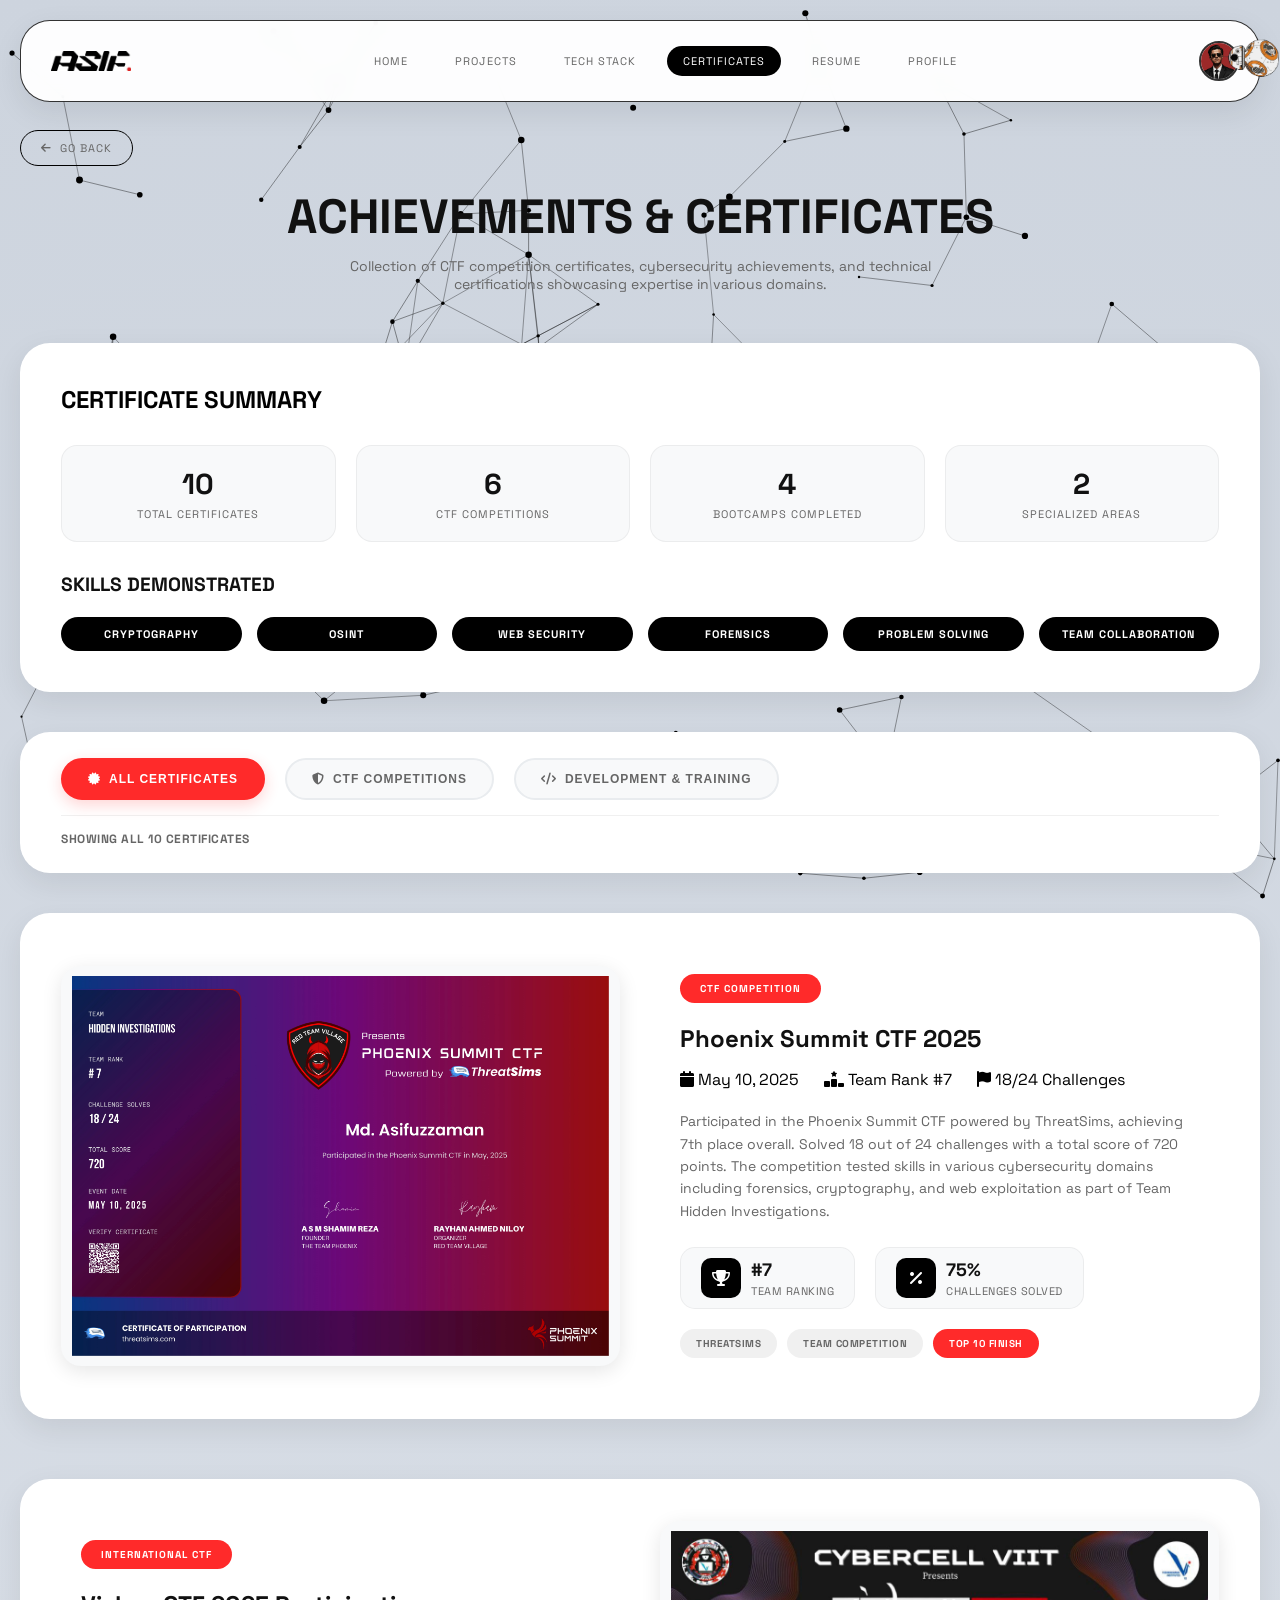
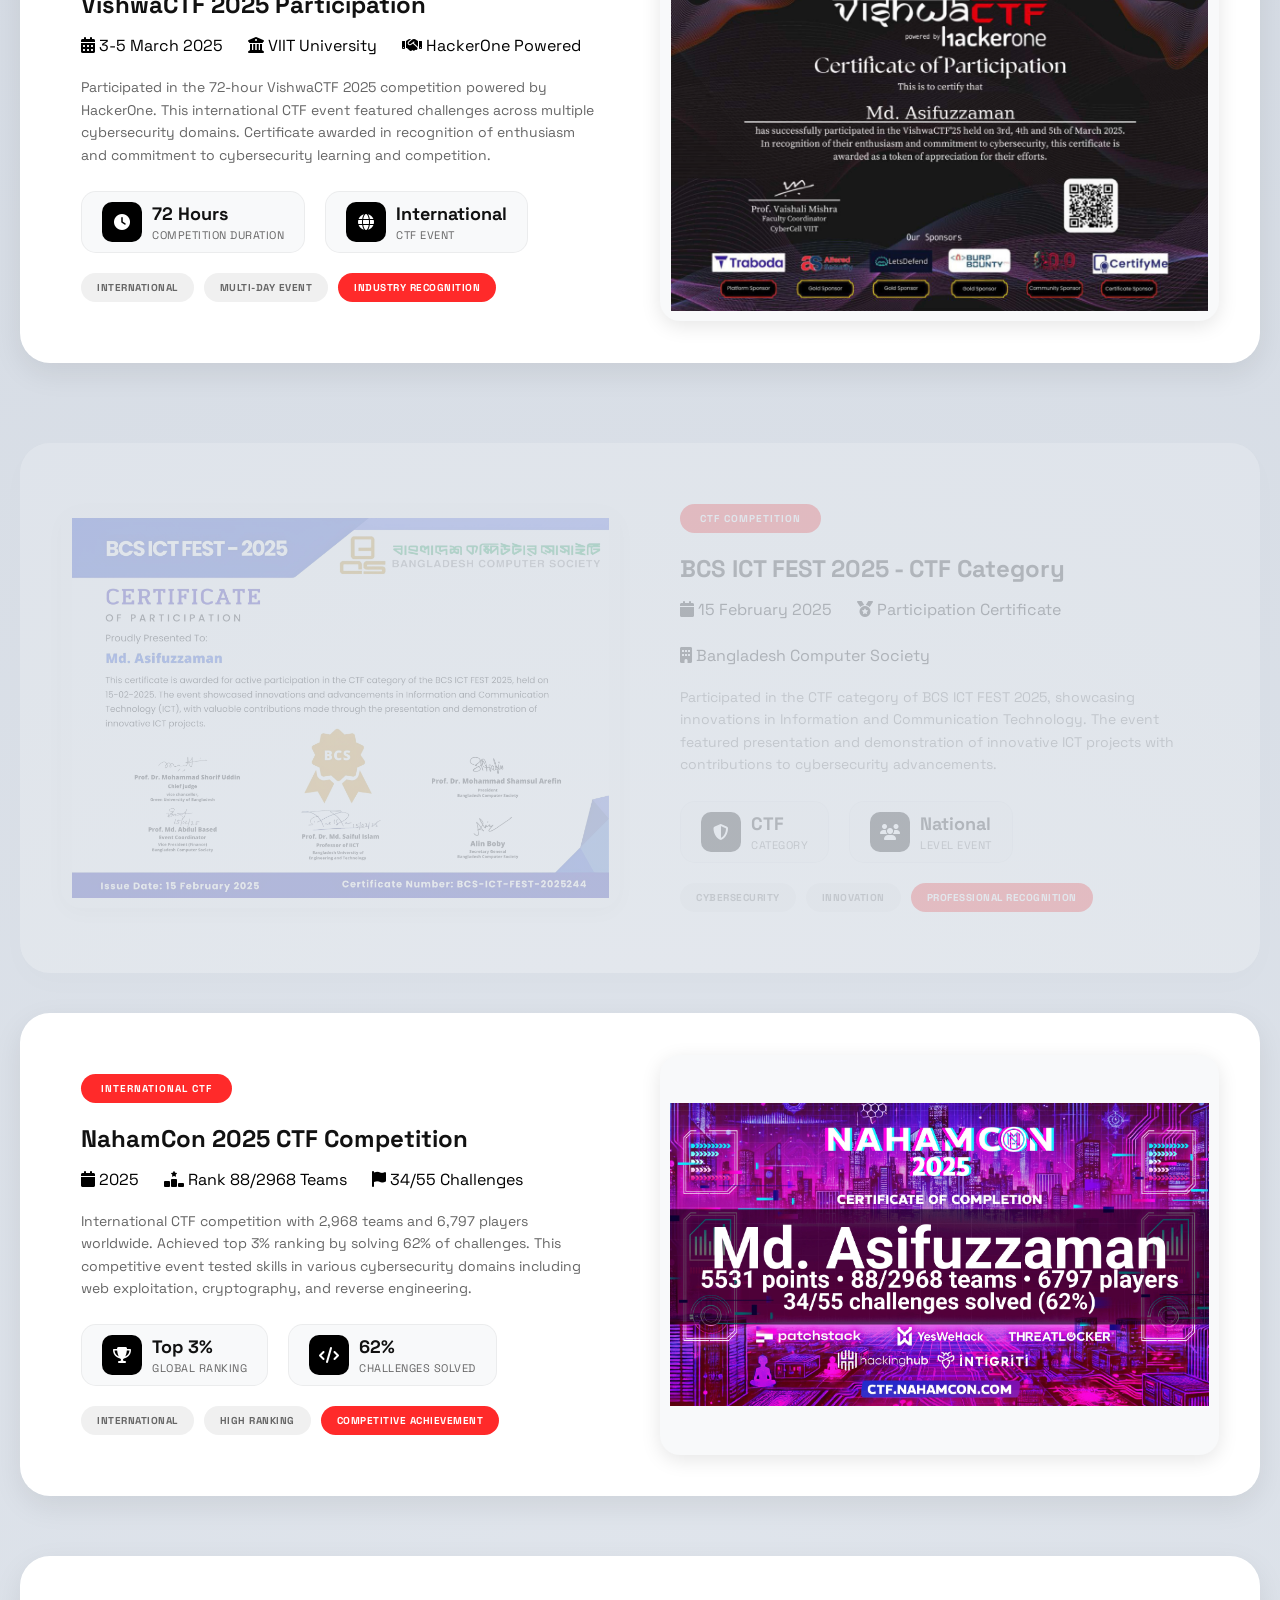
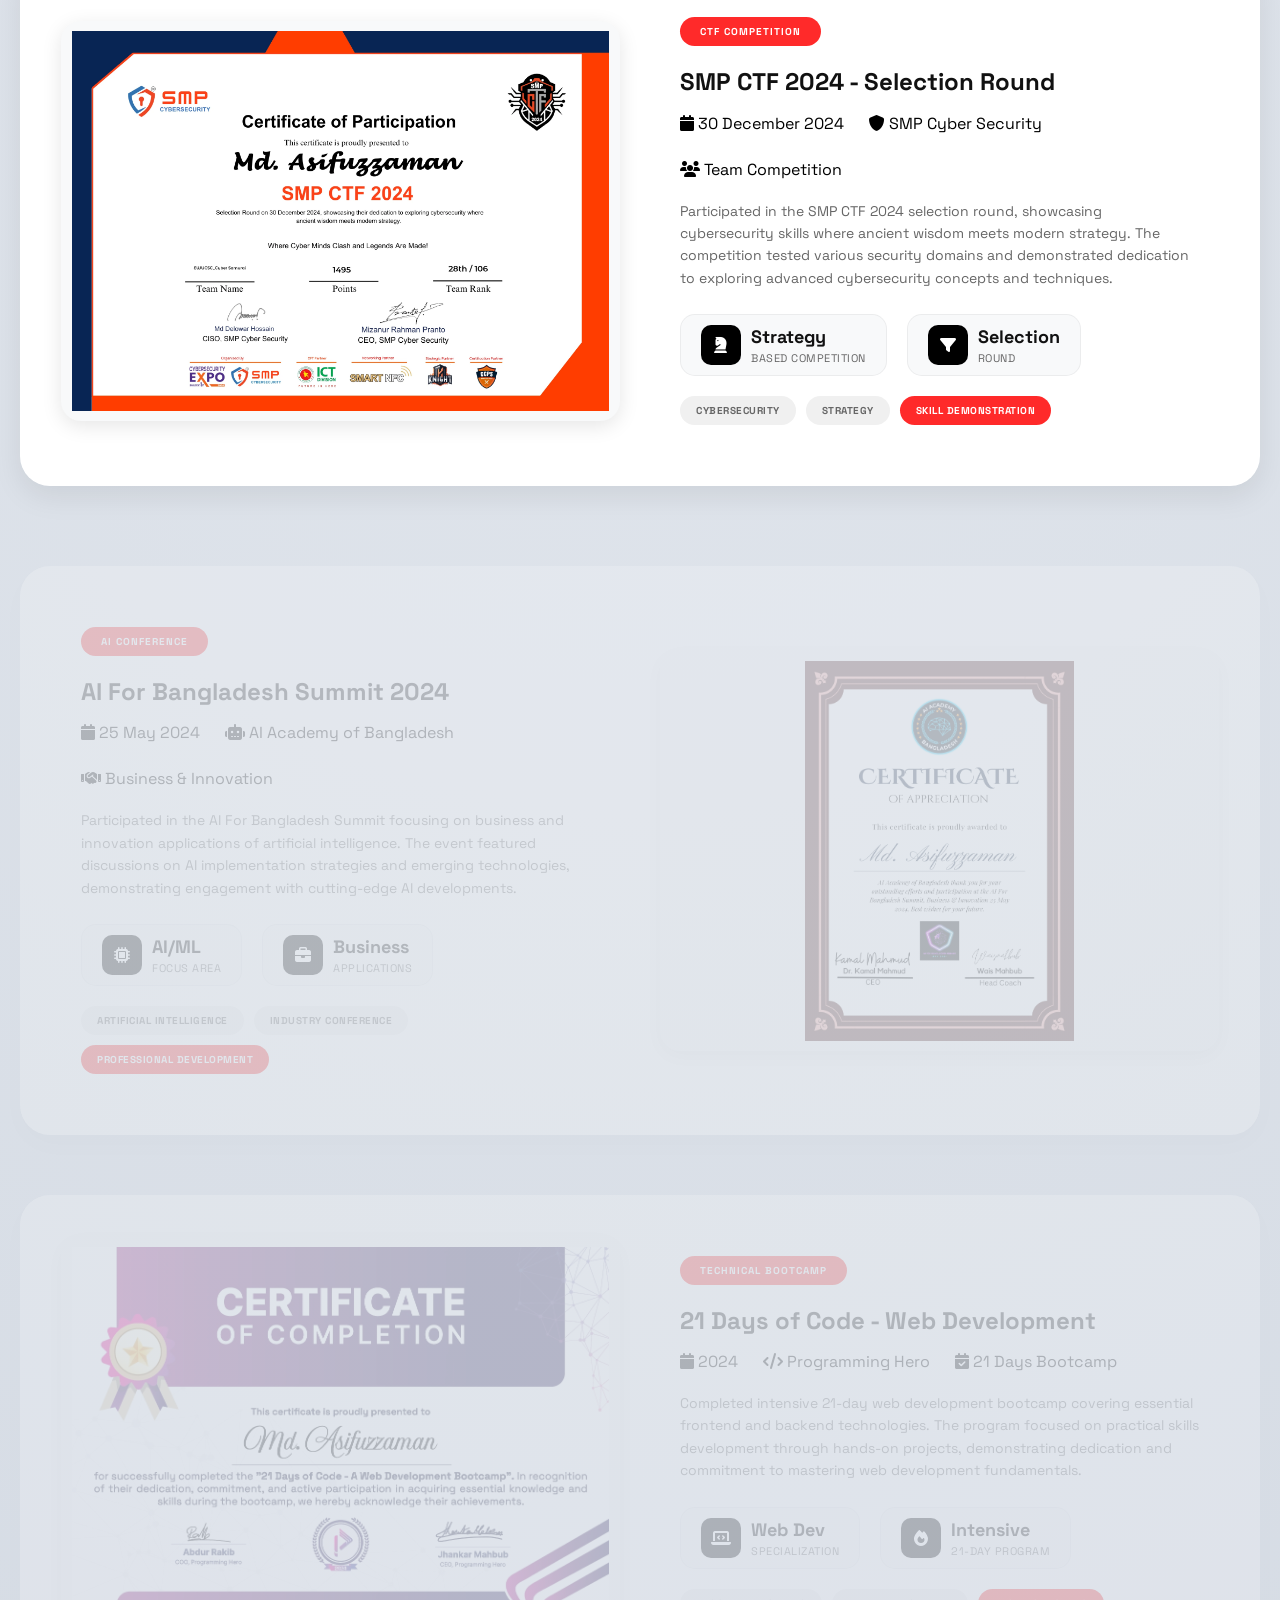
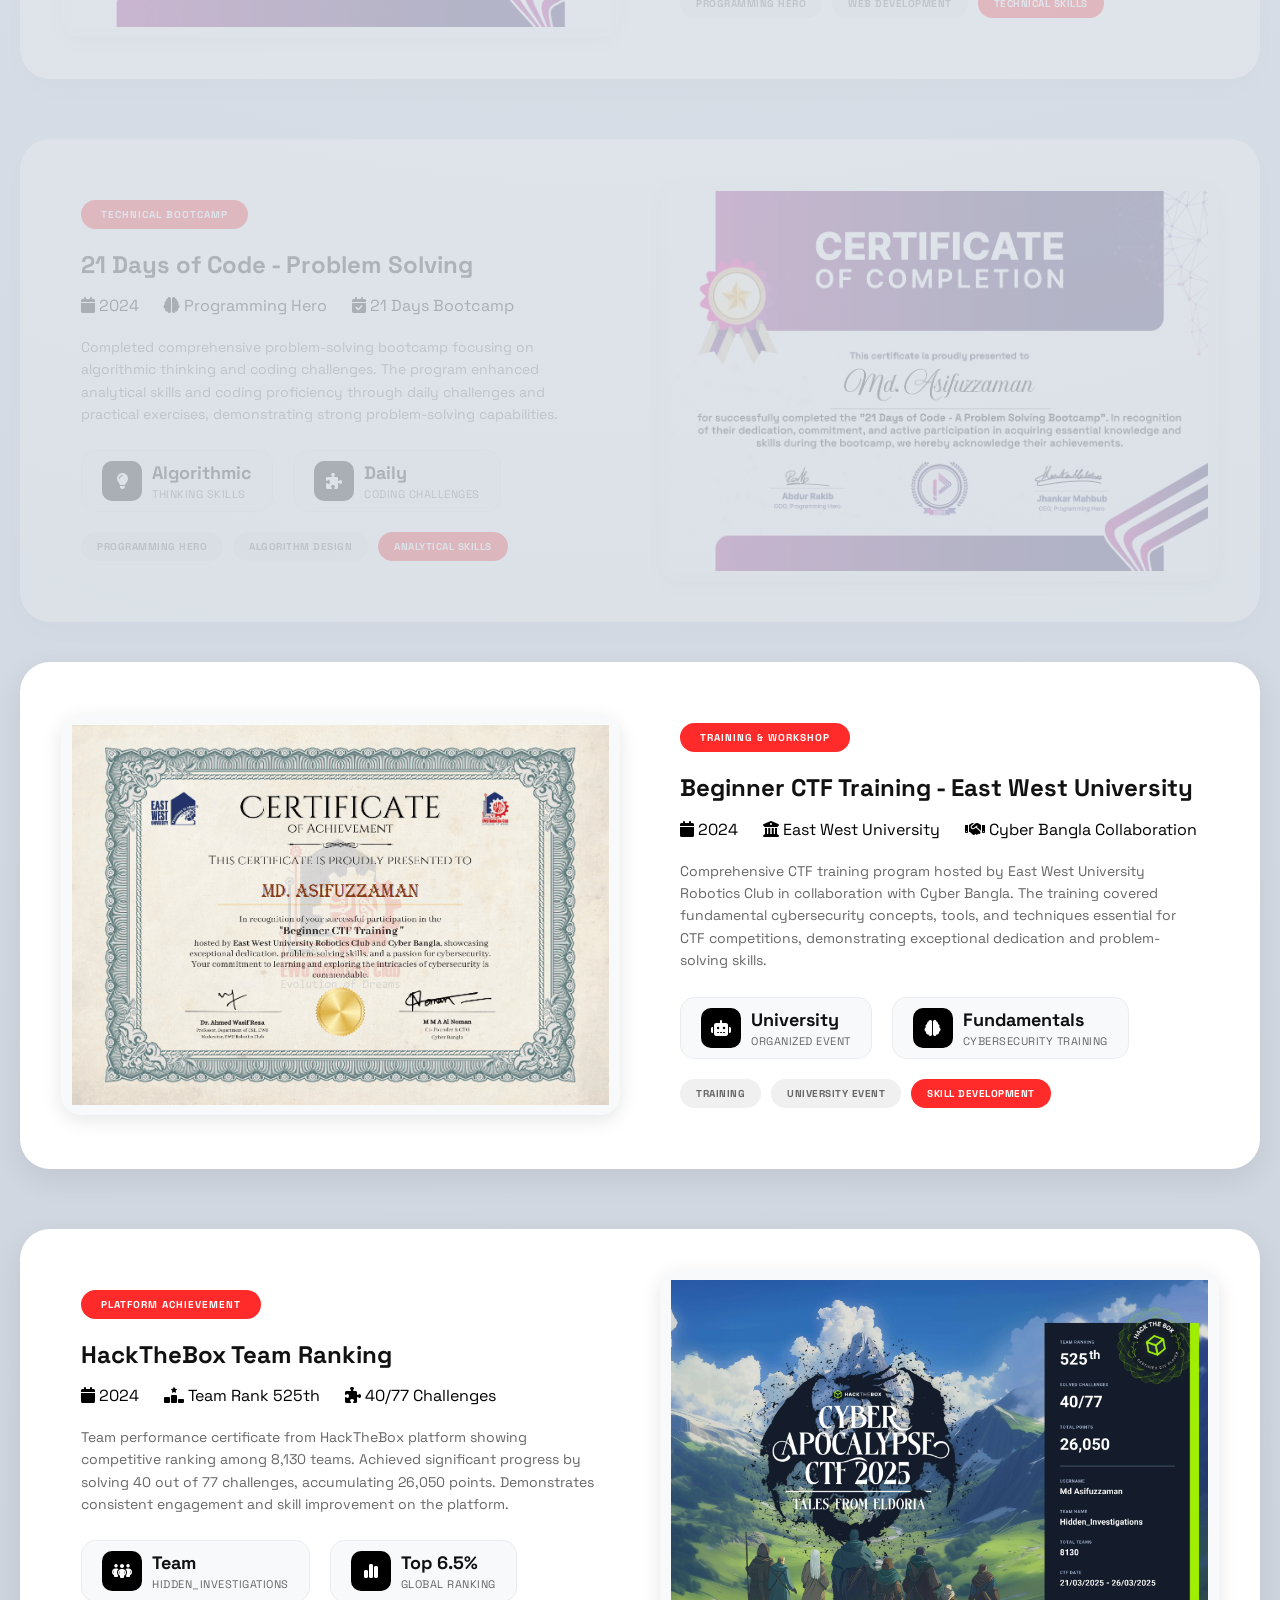
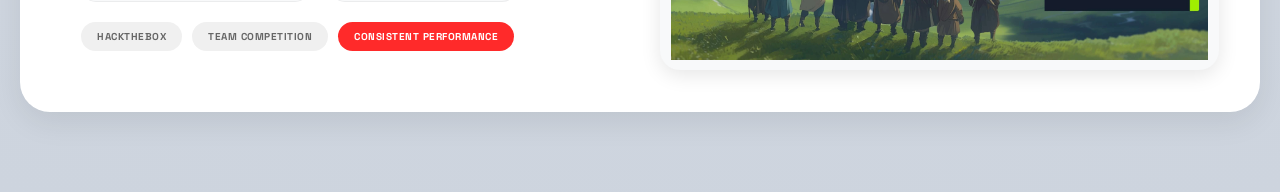
==== certificates.html @ f97938d5 "first commit" ====
<!DOCTYPE html>
<html lang="en">

<head>
    <!-- Basic Meta Tags -->
    <meta charset="UTF-8">
    <meta name="viewport" content="width=device-width, initial-scale=1.0">
    <meta http-equiv="X-UA-Compatible" content="IE=edge">

    <!-- Primary Meta Tags -->
    <title>Certificates & Achievements - Md. Asifuzzaman | CTF & Cybersecurity</title>
    <meta name="title" content="Certificates & Achievements - Md. Asifuzzaman | CTF & Cybersecurity">
    <meta name="description"
        content="View Md. Asifuzzaman's certificates from CTF competitions including Phoenix Summit CTF, VishwaCTF, NahamCon CTF, and technical bootcamps. 10+ cybersecurity achievements.">
    <meta name="keywords"
        content="CTF Certificates, Cybersecurity Achievements, Phoenix Summit CTF, VishwaCTF, NahamCon CTF, HackTheBox, Programming Bootcamps, AI Conference">
    <meta name="author" content="Md. Asifuzzaman">
    <meta name="robots" content="index, follow">

    <!-- Canonical URL -->
    <link rel="canonical" href="https://asifxasif.github.io/Portfolio/certificates.html">

    <!-- Open Graph / Facebook -->
    <meta property="fb:app_id" content="966242223397117" />
    <meta property="og:type" content="website">
    <meta property="og:url" content="https://asifxasif.github.io/Portfolio/certificates.html">
    <meta property="og:title" content="Certificates & Achievements - Md. Asifuzzaman | CTF & Cybersecurity">
    <meta property="og:description"
        content="View Md. Asifuzzaman's certificates from CTF competitions and technical bootcamps.">
    <meta property="og:image" content="https://asifxasif.github.io/Portfolio/assets/og-image.webp">
    <meta property="og:image:width" content="1200">
    <meta property="og:image:height" content="630">
    <meta property="og:image:alt" content="Md. Asifuzzaman Certificates and Achievements">
    <meta property="og:site_name" content="Md. Asifuzzaman Portfolio">

    <!-- Twitter -->
    <meta name="twitter:card" content="summary_large_image">
    <meta name="twitter:url" content="https://asifxasif.github.io/Portfolio/certificates.html">
    <meta name="twitter:title" content="Certificates & Achievements - Md. Asifuzzaman | CTF & Cybersecurity">
    <meta name="twitter:description"
        content="View CTF competition certificates and cybersecurity achievements including top rankings in international competitions.">
    <meta name="twitter:image" content="https://asifxasif.github.io/Portfolio/assets/og-image.webp">

    <!-- Theme Color -->
    <meta name="theme-color" content="#ff2a2a">

    <!-- Icons & Favicon -->
    <link rel="icon" type="image/x-icon" href="/Portfolio/assets/favicon.ico">
    <link rel="apple-touch-icon" href="/Portfolio/assets/apple-touch-icon.png">

    <!-- Preconnect -->
    <link rel="preconnect" href="https://fonts.googleapis.com">
    <link rel="preconnect" href="https://fonts.gstatic.com" crossorigin>
    <link rel="preconnect" href="https://cdnjs.cloudflare.com">

    <!-- Stylesheets -->
    <link rel="stylesheet"
        href="https://fonts.googleapis.com/css2?family=Space+Grotesk:wght@300;400;500;700&display=swap" media="print"
        onload="this.media='all'">
    <link rel="stylesheet" href="https://cdnjs.cloudflare.com/ajax/libs/font-awesome/6.4.0/css/all.min.css"
        media="print" onload="this.media='all'">
    <link rel="stylesheet" href="style.css">

    <noscript>
        <link rel="stylesheet"
            href="https://fonts.googleapis.com/css2?family=Space+Grotesk:wght@300;400;500;700&display=swap">
        <link rel="stylesheet" href="https://cdnjs.cloudflare.com/ajax/libs/font-awesome/6.4.0/css/all.min.css">
    </noscript>

    <!-- JSON-LD Structured Data -->
    <script type="application/ld+json">
    {
        "@context": "https://schema.org",
        "@type": "ProfilePage",
        "name": "Md. Asifuzzaman Certificates",
        "description": "Collection of professional certificates and competition achievements",
        "mainEntity": {
            "@type": "Person",
            "name": "Md. Asifuzzaman",
            "hasCredential": [
                {
                    "@type": "EducationalOccupationalCredential",
                    "name": "Phoenix Summit CTF 2025",
                    "description": "Team Rank #7, 18/24 Challenges Solved"
                },
                {
                    "@type": "EducationalOccupationalCredential",
                    "name": "NahamCon 2025 CTF",
                    "description": "Rank 88/2968 Teams, Top 3% Global Ranking"
                }
            ]
        }
    }
    </script>
</head>

<body>
    <div class="main-container">
        <a href="javascript:history.back()" class="back-btn">
            <i class="fa-solid fa-arrow-left"></i> Go Back
        </a>

        <div class="page-header">
            <h1>ACHIEVEMENTS & CERTIFICATES</h1>
            <p>Collection of CTF competition certificates, cybersecurity achievements, and technical certifications
                showcasing expertise in various domains.</p>
        </div>

        <div class="certificate-summary">
            <h2>CERTIFICATE SUMMARY</h2>
            <div class="stats">
                <div class="stat-card">
                    <div class="number" id="totalCertificates">10</div>
                    <div class="label">Total Certificates</div>
                </div>
                <div class="stat-card">
                    <div class="number" id="ctfCertificates">7</div>
                    <div class="label">CTF Competitions</div>
                </div>
                <div class="stat-card">
                    <div class="number" id="devCertificates">3</div>
                    <div class="label">Bootcamps Completed</div>
                </div>
                <div class="stat-card">
                    <div class="number">2</div>
                    <div class="label">Specialized Areas</div>
                </div>
            </div>

            <div style="margin-top: 30px;">
                <h3 style="font-size: 1.2rem; margin-bottom: 15px; color: var(--text-primary);">SKILLS DEMONSTRATED</h3>
                <div class="skills-grid">
                    <div class="skill-tag">Cryptography</div>
                    <div class="skill-tag">OSINT</div>
                    <div class="skill-tag">Web Security</div>
                    <div class="skill-tag">Forensics</div>
                    <div class="skill-tag">Problem Solving</div>
                    <div class="skill-tag">Team Collaboration</div>
                </div>
            </div>
        </div>

        <div class="certificate-filter">
            <div class="filter-buttons">
                <button class="filter-btn active" data-filter="all">
                    <i class="fa-solid fa-certificate"></i> All Certificates
                </button>
                <button class="filter-btn" data-filter="ctf">
                    <i class="fa-solid fa-shield-halved"></i> CTF Competitions
                </button>
                <button class="filter-btn" data-filter="development">
                    <i class="fa-solid fa-code"></i> Development & Training
                </button>
            </div>
            <div class="filter-info">
                <p id="filterCount">Showing all certificates</p>
            </div>
        </div>

        <div class="certificates-container">
            <div class="certificate-item" data-cert-id="phoenix-ctf-2025">
                <div class="certificate-image-container" onclick="openLightbox('phoenix-ctf-2025')">
                    <img src="./assets/certificates/Phoenix CTF 2025.webp" alt="Phoenix Summit CTF 2025 Certificate"
                        class="certificate-image">
                    <div class="image-overlay">
                        <span class="view-btn">
                            <i class="fa-solid fa-expand"></i> Click to View
                        </span>
                    </div>
                </div>
                <div class="certificate-details">
                    <span class="certificate-category">CTF Competition</span>
                    <h3>Phoenix Summit CTF 2025</h3>
                    <div class="certificate-meta">
                        <div class="meta-item">
                            <i class="fa-solid fa-calendar"></i>
                            <span>May 10, 2025</span>
                        </div>
                        <div class="meta-item">
                            <i class="fa-solid fa-ranking-star"></i>
                            <span>Team Rank #7</span>
                        </div>
                        <div class="meta-item">
                            <i class="fa-solid fa-flag"></i>
                            <span>18/24 Challenges</span>
                        </div>
                    </div>
                    <p class="certificate-description">
                        Participated in the Phoenix Summit CTF powered by ThreatSims, achieving 7th place overall.
                        Solved 18 out of 24 challenges with a total score of 720 points.
                        The competition tested skills in various cybersecurity domains including forensics,
                        cryptography, and web exploitation as part of Team Hidden Investigations.
                    </p>
                    <div class="certificate-stats">
                        <div class="certificate-stat-item">
                            <div class="certificate-stat-icon">
                                <i class="fa-solid fa-trophy"></i>
                            </div>
                            <div class="certificate-stat-content">
                                <h4>#7</h4>
                                <p>Team Ranking</p>
                            </div>
                        </div>
                        <div class="certificate-stat-item">
                            <div class="certificate-stat-icon">
                                <i class="fa-solid fa-percent"></i>
                            </div>
                            <div class="certificate-stat-content">
                                <h4>75%</h4>
                                <p>Challenges Solved</p>
                            </div>
                        </div>
                    </div>
                    <div class="achievement-tags">
                        <span class="achievement-tag">ThreatSims</span>
                        <span class="achievement-tag">Team Competition</span>
                        <span class="achievement-tag highlight">Top 10 Finish</span>
                    </div>
                </div>
            </div>

            <div class="certificate-item" data-cert-id="vishwactf-2025">
                <div class="certificate-image-container" onclick="openLightbox('vishwactf-2025')">
                    <img src="./assets/certificates/VishwaCTF.webp" alt="VishwaCTF Certificate"
                        class="certificate-image">
                    <div class="image-overlay">
                        <span class="view-btn">
                            <i class="fa-solid fa-expand"></i> Click to View
                        </span>
                    </div>
                </div>
                <div class="certificate-details">
                    <span class="certificate-category">International CTF</span>
                    <h3>VishwaCTF 2025 Participation</h3>
                    <div class="certificate-meta">
                        <div class="meta-item">
                            <i class="fa-solid fa-calendar-days"></i>
                            <span>3-5 March 2025</span>
                        </div>
                        <div class="meta-item">
                            <i class="fa-solid fa-university"></i>
                            <span>VIIT University</span>
                        </div>
                        <div class="meta-item">
                            <i class="fa-solid fa-handshake"></i>
                            <span>HackerOne Powered</span>
                        </div>
                    </div>
                    <p class="certificate-description">
                        Participated in the 72-hour VishwaCTF 2025 competition powered by HackerOne. This international
                        CTF event featured challenges across multiple cybersecurity domains. Certificate awarded in
                        recognition of enthusiasm and commitment to cybersecurity learning and competition.
                    </p>
                    <div class="certificate-stats">
                        <div class="certificate-stat-item">
                            <div class="certificate-stat-icon">
                                <i class="fa-solid fa-clock"></i>
                            </div>
                            <div class="certificate-stat-content">
                                <h4>72 Hours</h4>
                                <p>Competition Duration</p>
                            </div>
                        </div>
                        <div class="certificate-stat-item">
                            <div class="certificate-stat-icon">
                                <i class="fa-solid fa-globe"></i>
                            </div>
                            <div class="certificate-stat-content">
                                <h4>International</h4>
                                <p>CTF Event</p>
                            </div>
                        </div>
                    </div>
                    <div class="achievement-tags">
                        <span class="achievement-tag">International</span>
                        <span class="achievement-tag">Multi-Day Event</span>
                        <span class="achievement-tag highlight">Industry Recognition</span>
                    </div>
                </div>
            </div>

            <div class="certificate-item" data-cert-id="bcs-ict-fest-2025">
                <div class="certificate-image-container" onclick="openLightbox('bcs-ict-fest-2025')">
                    <img src="./assets/certificates/BCS ICT FEST.webp" alt="BCS ICT FEST Certificate"
                        class="certificate-image">
                    <div class="image-overlay">
                        <span class="view-btn">
                            <i class="fa-solid fa-expand"></i> Click to View
                        </span>
                    </div>
                </div>
                <div class="certificate-details">
                    <span class="certificate-category">CTF Competition</span>
                    <h3>BCS ICT FEST 2025 - CTF Category</h3>
                    <div class="certificate-meta">
                        <div class="meta-item">
                            <i class="fa-solid fa-calendar"></i>
                            <span>15 February 2025</span>
                        </div>
                        <div class="meta-item">
                            <i class="fa-solid fa-medal"></i>
                            <span>Participation Certificate</span>
                        </div>
                        <div class="meta-item">
                            <i class="fa-solid fa-building"></i>
                            <span>Bangladesh Computer Society</span>
                        </div>
                    </div>
                    <p class="certificate-description">
                        Participated in the CTF category of BCS ICT FEST 2025, showcasing innovations in Information and
                        Communication Technology. The event featured presentation and demonstration of innovative ICT
                        projects with contributions to cybersecurity advancements.
                    </p>
                    <div class="certificate-stats">
                        <div class="certificate-stat-item">
                            <div class="certificate-stat-icon">
                                <i class="fa-solid fa-shield-halved"></i>
                            </div>
                            <div class="certificate-stat-content">
                                <h4>CTF</h4>
                                <p>Category</p>
                            </div>
                        </div>
                        <div class="certificate-stat-item">
                            <div class="certificate-stat-icon">
                                <i class="fa-solid fa-users"></i>
                            </div>
                            <div class="certificate-stat-content">
                                <h4>National</h4>
                                <p>Level Event</p>
                            </div>
                        </div>
                    </div>
                    <div class="achievement-tags">
                        <span class="achievement-tag">Cybersecurity</span>
                        <span class="achievement-tag">Innovation</span>
                        <span class="achievement-tag highlight">Professional Recognition</span>
                    </div>
                </div>
            </div>

            <div class="certificate-item" data-cert-id="nahamcon-2025">
                <div class="certificate-image-container" onclick="openLightbox('nahamcon-2025')">
                    <img src="./assets/certificates/NahamCon 2025.webp" alt="NahamCon 2025 Certificate"
                        class="certificate-image">
                    <div class="image-overlay">
                        <span class="view-btn">
                            <i class="fa-solid fa-expand"></i> Click to View
                        </span>
                    </div>
                </div>
                <div class="certificate-details">
                    <span class="certificate-category">International CTF</span>
                    <h3>NahamCon 2025 CTF Competition</h3>
                    <div class="certificate-meta">
                        <div class="meta-item">
                            <i class="fa-solid fa-calendar"></i>
                            <span>2025</span>
                        </div>
                        <div class="meta-item">
                            <i class="fa-solid fa-ranking-star"></i>
                            <span>Rank 88/2968 Teams</span>
                        </div>
                        <div class="meta-item">
                            <i class="fa-solid fa-flag"></i>
                            <span>34/55 Challenges</span>
                        </div>
                    </div>
                    <p class="certificate-description">
                        International CTF competition with 2,968 teams and 6,797 players worldwide. Achieved top 3%
                        ranking by solving 62% of challenges. This competitive event tested skills in various
                        cybersecurity domains including web exploitation, cryptography, and reverse engineering.
                    </p>
                    <div class="certificate-stats">
                        <div class="certificate-stat-item">
                            <div class="certificate-stat-icon">
                                <i class="fa-solid fa-trophy"></i>
                            </div>
                            <div class="certificate-stat-content">
                                <h4>Top 3%</h4>
                                <p>Global Ranking</p>
                            </div>
                        </div>
                        <div class="certificate-stat-item">
                            <div class="certificate-stat-icon">
                                <i class="fa-solid fa-code"></i>
                            </div>
                            <div class="certificate-stat-content">
                                <h4>62%</h4>
                                <p>Challenges Solved</p>
                            </div>
                        </div>
                    </div>
                    <div class="achievement-tags">
                        <span class="achievement-tag">International</span>
                        <span class="achievement-tag">High Ranking</span>
                        <span class="achievement-tag highlight">Competitive Achievement</span>
                    </div>
                </div>
            </div>

            <div class="certificate-item" data-cert-id="smp-ctf-2024">
                <div class="certificate-image-container" onclick="openLightbox('smp-ctf-2024')">
                    <img src="./assets/certificates/SMP CTF.webp" alt="SMP CTF Certificate" class="certificate-image">
                    <div class="image-overlay">
                        <span class="view-btn">
                            <i class="fa-solid fa-expand"></i> Click to View
                        </span>
                    </div>
                </div>
                <div class="certificate-details">
                    <span class="certificate-category">CTF Competition</span>
                    <h3>SMP CTF 2024 - Selection Round</h3>
                    <div class="certificate-meta">
                        <div class="meta-item">
                            <i class="fa-solid fa-calendar"></i>
                            <span>30 December 2024</span>
                        </div>
                        <div class="meta-item">
                            <i class="fa-solid fa-shield"></i>
                            <span>SMP Cyber Security</span>
                        </div>
                        <div class="meta-item">
                            <i class="fa-solid fa-users"></i>
                            <span>Team Competition</span>
                        </div>
                    </div>
                    <p class="certificate-description">
                        Participated in the SMP CTF 2024 selection round, showcasing cybersecurity skills where ancient
                        wisdom meets modern strategy. The competition tested various security domains and demonstrated
                        dedication to exploring advanced cybersecurity concepts and techniques.
                    </p>
                    <div class="certificate-stats">
                        <div class="certificate-stat-item">
                            <div class="certificate-stat-icon">
                                <i class="fa-solid fa-chess-knight"></i>
                            </div>
                            <div class="certificate-stat-content">
                                <h4>Strategy</h4>
                                <p>Based Competition</p>
                            </div>
                        </div>
                        <div class="certificate-stat-item">
                            <div class="certificate-stat-icon">
                                <i class="fa-solid fa-filter"></i>
                            </div>
                            <div class="certificate-stat-content">
                                <h4>Selection</h4>
                                <p>Round</p>
                            </div>
                        </div>
                    </div>
                    <div class="achievement-tags">
                        <span class="achievement-tag">Cybersecurity</span>
                        <span class="achievement-tag">Strategy</span>
                        <span class="achievement-tag highlight">Skill Demonstration</span>
                    </div>
                </div>
            </div>

            <div class="certificate-item" data-cert-id="ai-academy-2024">
                <div class="certificate-image-container" onclick="openLightbox('ai-academy-2024')">
                    <img src="./assets/certificates/Ai Academy.webp" alt="AI Academy Certificate"
                        class="certificate-image">
                    <div class="image-overlay">
                        <span class="view-btn">
                            <i class="fa-solid fa-expand"></i> Click to View
                        </span>
                    </div>
                </div>
                <div class="certificate-details">
                    <span class="certificate-category">AI Conference</span>
                    <h3>AI For Bangladesh Summit 2024</h3>
                    <div class="certificate-meta">
                        <div class="meta-item">
                            <i class="fa-solid fa-calendar"></i>
                            <span>25 May 2024</span>
                        </div>
                        <div class="meta-item">
                            <i class="fa-solid fa-robot"></i>
                            <span>AI Academy of Bangladesh</span>
                        </div>
                        <div class="meta-item">
                            <i class="fa-solid fa-handshake"></i>
                            <span>Business & Innovation</span>
                        </div>
                    </div>
                    <p class="certificate-description">
                        Participated in the AI For Bangladesh Summit focusing on business and innovation applications of
                        artificial intelligence. The event featured discussions on AI implementation strategies and
                        emerging technologies, demonstrating engagement with cutting-edge AI developments.
                    </p>
                    <div class="certificate-stats">
                        <div class="certificate-stat-item">
                            <div class="certificate-stat-icon">
                                <i class="fa-solid fa-microchip"></i>
                            </div>
                            <div class="certificate-stat-content">
                                <h4>AI/ML</h4>
                                <p>Focus Area</p>
                            </div>
                        </div>
                        <div class="certificate-stat-item">
                            <div class="certificate-stat-icon">
                                <i class="fa-solid fa-briefcase"></i>
                            </div>
                            <div class="certificate-stat-content">
                                <h4>Business</h4>
                                <p>Applications</p>
                            </div>
                        </div>
                    </div>
                    <div class="achievement-tags">
                        <span class="achievement-tag">Artificial Intelligence</span>
                        <span class="achievement-tag">Industry Conference</span>
                        <span class="achievement-tag highlight">Professional Development</span>
                    </div>
                </div>
            </div>

            <div class="certificate-item" data-cert-id="web-dev-bootcamp-2024">
                <div class="certificate-image-container" onclick="openLightbox('web-dev-bootcamp-2024')">
                    <img src="./assets/certificates/Web Development.webp" alt="Web Development Bootcamp Certificate"
                        class="certificate-image">
                    <div class="image-overlay">
                        <span class="view-btn">
                            <i class="fa-solid fa-expand"></i> Click to View
                        </span>
                    </div>
                </div>
                <div class="certificate-details">
                    <span class="certificate-category">Technical Bootcamp</span>
                    <h3>21 Days of Code - Web Development</h3>
                    <div class="certificate-meta">
                        <div class="meta-item">
                            <i class="fa-solid fa-calendar"></i>
                            <span>2024</span>
                        </div>
                        <div class="meta-item">
                            <i class="fa-solid fa-code"></i>
                            <span>Programming Hero</span>
                        </div>
                        <div class="meta-item">
                            <i class="fa-solid fa-calendar-check"></i>
                            <span>21 Days Bootcamp</span>
                        </div>
                    </div>
                    <p class="certificate-description">
                        Completed intensive 21-day web development bootcamp covering essential frontend and backend
                        technologies. The program focused on practical skills development through hands-on projects,
                        demonstrating dedication and commitment to mastering web development fundamentals.
                    </p>
                    <div class="certificate-stats">
                        <div class="certificate-stat-item">
                            <div class="certificate-stat-icon">
                                <i class="fa-solid fa-laptop-code"></i>
                            </div>
                            <div class="certificate-stat-content">
                                <h4>Web Dev</h4>
                                <p>Specialization</p>
                            </div>
                        </div>
                        <div class="certificate-stat-item">
                            <div class="certificate-stat-icon">
                                <i class="fa-solid fa-fire"></i>
                            </div>
                            <div class="certificate-stat-content">
                                <h4>Intensive</h4>
                                <p>21-Day Program</p>
                            </div>
                        </div>
                    </div>
                    <div class="achievement-tags">
                        <span class="achievement-tag">Programming Hero</span>
                        <span class="achievement-tag">Web Development</span>
                        <span class="achievement-tag highlight">Technical Skills</span>
                    </div>
                </div>
            </div>

            <div class="certificate-item" data-cert-id="problem-solving-bootcamp-2024">
                <div class="certificate-image-container" onclick="openLightbox('problem-solving-bootcamp-2024')">
                    <img src="./assets/certificates/Problem Solving.webp" alt="Problem Solving Bootcamp Certificate"
                        class="certificate-image">
                    <div class="image-overlay">
                        <span class="view-btn">
                            <i class="fa-solid fa-expand"></i> Click to View
                        </span>
                    </div>
                </div>
                <div class="certificate-details">
                    <span class="certificate-category">Technical Bootcamp</span>
                    <h3>21 Days of Code - Problem Solving</h3>
                    <div class="certificate-meta">
                        <div class="meta-item">
                            <i class="fa-solid fa-calendar"></i>
                            <span>2024</span>
                        </div>
                        <div class="meta-item">
                            <i class="fa-solid fa-brain"></i>
                            <span>Programming Hero</span>
                        </div>
                        <div class="meta-item">
                            <i class="fa-solid fa-calendar-check"></i>
                            <span>21 Days Bootcamp</span>
                        </div>
                    </div>
                    <p class="certificate-description">
                        Completed comprehensive problem-solving bootcamp focusing on algorithmic thinking and coding
                        challenges. The program enhanced analytical skills and coding proficiency through daily
                        challenges and practical exercises, demonstrating strong problem-solving capabilities.
                    </p>
                    <div class="certificate-stats">
                        <div class="certificate-stat-item">
                            <div class="certificate-stat-icon">
                                <i class="fa-solid fa-lightbulb"></i>
                            </div>
                            <div class="certificate-stat-content">
                                <h4>Algorithmic</h4>
                                <p>Thinking Skills</p>
                            </div>
                        </div>
                        <div class="certificate-stat-item">
                            <div class="certificate-stat-icon">
                                <i class="fa-solid fa-puzzle-piece"></i>
                            </div>
                            <div class="certificate-stat-content">
                                <h4>Daily</h4>
                                <p>Coding Challenges</p>
                            </div>
                        </div>
                    </div>
                    <div class="achievement-tags">
                        <span class="achievement-tag">Programming Hero</span>
                        <span class="achievement-tag">Algorithm Design</span>
                        <span class="achievement-tag highlight">Analytical Skills</span>
                    </div>
                </div>
            </div>

            <div class="certificate-item" data-cert-id="beginner-ctf-training-2024">
                <div class="certificate-image-container" onclick="openLightbox('beginner-ctf-training-2024')">
                    <img src="./assets/certificates/Beginner CTF Training.webp" alt="Beginner CTF Training Certificate"
                        class="certificate-image">
                    <div class="image-overlay">
                        <span class="view-btn">
                            <i class="fa-solid fa-expand"></i> Click to View
                        </span>
                    </div>
                </div>
                <div class="certificate-details">
                    <span class="certificate-category">Training & Workshop</span>
                    <h3>Beginner CTF Training - East West University</h3>
                    <div class="certificate-meta">
                        <div class="meta-item">
                            <i class="fa-solid fa-calendar"></i>
                            <span>2024</span>
                        </div>
                        <div class="meta-item">
                            <i class="fa-solid fa-university"></i>
                            <span>East West University</span>
                        </div>
                        <div class="meta-item">
                            <i class="fa-solid fa-handshake"></i>
                            <span>Cyber Bangla Collaboration</span>
                        </div>
                    </div>
                    <p class="certificate-description">
                        Comprehensive CTF training program hosted by East West University Robotics Club in collaboration
                        with Cyber Bangla. The training covered fundamental cybersecurity concepts, tools, and
                        techniques essential for CTF competitions, demonstrating exceptional dedication and
                        problem-solving skills.
                    </p>
                    <div class="certificate-stats">
                        <div class="certificate-stat-item">
                            <div class="certificate-stat-icon">
                                <i class="fa-solid fa-robot"></i>
                            </div>
                            <div class="certificate-stat-content">
                                <h4>University</h4>
                                <p>Organized Event</p>
                            </div>
                        </div>
                        <div class="certificate-stat-item">
                            <div class="certificate-stat-icon">
                                <i class="fa-solid fa-brain"></i>
                            </div>
                            <div class="certificate-stat-content">
                                <h4>Fundamentals</h4>
                                <p>Cybersecurity Training</p>
                            </div>
                        </div>
                    </div>
                    <div class="achievement-tags">
                        <span class="achievement-tag">Training</span>
                        <span class="achievement-tag">University Event</span>
                        <span class="achievement-tag highlight">Skill Development</span>
                    </div>
                </div>
            </div>

            <div class="certificate-item" data-cert-id="htb-certificate-2024">
                <div class="certificate-image-container" onclick="openLightbox('htb-certificate-2024')">
                    <img src="./assets/certificates/HTB Certificate.webp" alt="HackTheBox Certificate"
                        class="certificate-image">
                    <div class="image-overlay">
                        <span class="view-btn">
                            <i class="fa-solid fa-expand"></i> Click to View
                        </span>
                    </div>
                </div>
                <div class="certificate-details">
                    <span class="certificate-category">Platform Achievement</span>
                    <h3>HackTheBox Team Ranking</h3>
                    <div class="certificate-meta">
                        <div class="meta-item">
                            <i class="fa-solid fa-calendar"></i>
                            <span>2024</span>
                        </div>
                        <div class="meta-item">
                            <i class="fa-solid fa-ranking-star"></i>
                            <span>Team Rank 525th</span>
                        </div>
                        <div class="meta-item">
                            <i class="fa-solid fa-puzzle-piece"></i>
                            <span>40/77 Challenges</span>
                        </div>
                    </div>
                    <p class="certificate-description">
                        Team performance certificate from HackTheBox platform showing competitive ranking among 8,130
                        teams. Achieved significant progress by solving 40 out of 77 challenges, accumulating 26,050
                        points. Demonstrates consistent engagement and skill improvement on the platform.
                    </p>
                    <div class="certificate-stats">
                        <div class="certificate-stat-item">
                            <div class="certificate-stat-icon">
                                <i class="fa-solid fa-people-group"></i>
                            </div>
                            <div class="certificate-stat-content">
                                <h4>Team</h4>
                                <p>Hidden_Investigations</p>
                            </div>
                        </div>
                        <div class="certificate-stat-item">
                            <div class="certificate-stat-icon">
                                <i class="fa-solid fa-chart-simple"></i>
                            </div>
                            <div class="certificate-stat-content">
                                <h4>Top 6.5%</h4>
                                <p>Global Ranking</p>
                            </div>
                        </div>
                    </div>
                    <div class="achievement-tags">
                        <span class="achievement-tag">HackTheBox</span>
                        <span class="achievement-tag">Team Competition</span>
                        <span class="achievement-tag highlight">Consistent Performance</span>
                    </div>
                </div>
            </div>
        </div>

        <div id="lightboxModal" class="lightbox-modal">
            <span class="lightbox-close" onclick="closeLightbox()">&times;</span>
            <button class="lightbox-nav prev" onclick="navigateLightbox(-1)">
                <i class="fa-solid fa-chevron-left"></i>
            </button>
            <button class="lightbox-nav next" onclick="navigateLightbox(1)">
                <i class="fa-solid fa-chevron-right"></i>
            </button>
            <div class="lightbox-content">
                <div class="lightbox-image-container">
                    <img id="lightboxImage" src="" alt="">
                    <div id="lightboxCaption" class="lightbox-caption"></div>
                </div>
            </div>
            <div id="imageCounter" class="image-counter"></div>
        </div>
    </div>

    <!-- Back to Top Button -->
    <button id="backToTop" class="back-to-top" aria-label="Back to top">
        <i class="fa-solid fa-arrow-up"></i>
    </button>

    <script src="script.js"></script>

    <!-- Scroll Animation Indicator -->
    <div id="scrollAnimation" class="scroll-animation">
        <img id="scrollAnimationImg" src="./assets/scroll-animation-paused.webp" alt="Scroll Animation">
    </div>
</body>

</html>
---- style.css ----
/* ==================== GLOBAL STYLES ==================== */
:root {
    --bg-color: #e0e5ec;
    --accent-red: #ff2a2a;
    --text-primary: #111111;
    --text-secondary: #666666;
    --font-main: 'Space Grotesk', sans-serif;
}

* {
    margin: 0;
    padding: 0;
    box-sizing: border-box;
}

html {
    scroll-padding-top: 100px;
}

body {
    padding: 20px;
    min-height: 100vh;
    position: relative;
    overflow-x: hidden;
    font-family: var(--font-main);
    background-color: var(--bg-color);
    background: radial-gradient(circle at center, #e0e5ec 0%, #cdd4de 100%);
}

.main-container {
    z-index: 1;
    margin: 0 auto;
    max-width: 1400px;
    position: relative;
    padding-top: 100px;
}

/* ==================== CUSTOM SCROLLBAR ==================== */
::-webkit-scrollbar {
    width: 5px;
    height: 5px;
}

::-webkit-scrollbar-track {
    background: transparent;
    border-radius: 10px;
}

::-webkit-scrollbar-thumb {
    background: black;
    border-radius: 10px;
}

::-webkit-scrollbar-thumb:hover {
    background: var(--accent-red);
}

/* ==================== SCROLL ANIMATION INDICATOR ==================== */
.scroll-animation {
    position: fixed;
    right: -14px;
    width: 100px;
    height: 100px;
    z-index: 9999;
    pointer-events: none;
    will-change: top;
}

.scroll-animation img {
    width: 100%;
    height: 100%;
    object-fit: contain;
    display: block;
}

/* Desktop only */
@media (min-width: 769px) {
    .scroll-animation {
        display: block;
    }
}

/* Hide on mobile */
@media (max-width: 768px) {
    .scroll-animation {
        display: none;
    }
}

/* ==================== NAVBAR STYLES ==================== */
.navbar {
    top: 20px;
    left: 50%;
    z-index: 1000;
    padding: 20px;
    display: flex;
    position: fixed;
    max-width: 1400px;
    margin-bottom: 30px;
    align-items: center;
    background: white;
    border-radius: 30px;
    width: calc(100% - 40px);
    transform: translateX(-50%);
    backdrop-filter: blur(10px);
    justify-content: space-between;
    -webkit-backdrop-filter: blur(10px);
    border: 1px solid rgba(0, 0, 0, 0.8);
    background: rgba(255, 255, 255, 0.95);
    box-shadow: 0 10px 30px rgba(0, 0, 0, 0.08);
}

.logo {
    display: flex;
    margin-left: 10px;
    align-items: center;
    text-decoration: none;
}

.logo img {
    height: 20px;
}

.hamburger-menu {
    gap: 4px;
    padding: 8px;
    z-index: 1001;
    display: none;
    cursor: pointer;
    flex-direction: column;
}

.hamburger-menu span {
    width: 25px;
    height: 2px;
    transition: 0.3s;
    background: black;
}

.hamburger-menu.active span:nth-child(1) {
    transform: rotate(45deg) translate(5px, 5px);
}

.hamburger-menu.active span:nth-child(2) {
    opacity: 0;
}

.hamburger-menu.active span:nth-child(3) {
    transform: rotate(-45deg) translate(4px, -4px);
}

.nav-links {
    flex: 1;
    gap: 15px;
    display: flex;
    flex-wrap: wrap;
    align-items: center;
    justify-content: center;
}

.nav-links a {
    font-size: 11px;
    padding: 8px 16px;
    letter-spacing: 1px;
    border-radius: 20px;
    white-space: nowrap;
    text-decoration: none;
    transition: all 0.3s ease;
    text-transform: uppercase;
    color: var(--text-secondary);
}

.nav-links a:hover {
    background: #dddddd;
    color: var(--text-primary);
    border: 1px solid #555555;
}

.nav-links a.active {
    color: white;
    background: black;
}

.profile-icon {
    width: 40px;
    height: 40px;
    flex-shrink: 0;
    overflow: hidden;
    border-radius: 50%;
    border: 2px solid #333;
    transition: all 0.3s ease;
}

.profile-icon:hover {
    transform: scale(1.05);
    border-color: var(--accent-red);
}

.profile-icon img {
    width: 100%;
    height: 100%;
    object-fit: cover;
}

/* ==================== BACK BUTTON ==================== */
.back-btn {
    gap: 8px;
    font-size: 11px;
    cursor: pointer;
    margin-top: 10px;
    padding: 10px 20px;
    border-radius: 20px;
    letter-spacing: 1px;
    margin-bottom: 20px;
    align-items: center;
    display: inline-flex;
    text-decoration: none;
    background: transparent;
    transition: all 0.3s ease;
    text-transform: uppercase;
    border: 1px solid #000000;
    color: var(--text-secondary);
}

.back-btn:hover {
    color: var(--text-primary);
    border-color: var(--text-primary);
}

/* ==================== PAGE HEADER ==================== */
.page-header {
    text-align: center;
    margin-bottom: 50px;
}

.page-header h1 {
    font-size: 3rem;
    font-weight: 700;
    margin-bottom: 10px;
    color: var(--text-primary);
}

.page-header h2 {
    font-size: 2rem;
    font-weight: 700;
    margin-bottom: 10px;
    color: var(--text-primary);
}

.page-header p {
    margin: 0 auto;
    font-size: 14px;
    max-width: 600px;
    color: var(--text-secondary);
}

/* ==================== SOCIAL LINKS ==================== */
.social-links {
    gap: 12px;
    display: flex;
    flex-wrap: wrap;
    margin-top: 20px;
}

.social-link {
    width: 40px;
    height: 40px;
    display: flex;
    font-size: 16px;
    border-radius: 50%;
    align-items: center;
    text-decoration: none;
    background: #f5f5f5;
    justify-content: center;
    transition: all 0.3s ease;
    border: 1px solid black;
    color: var(--text-primary);
}

.social-link:hover {
    color: white;
    background: black;
    transform: translateY(-3px);
}

/* ==================== ANIMATIONS ==================== */
@keyframes blink {

    0%,
    100% {
        opacity: 1;
    }

    50% {
        opacity: 0;
    }
}

.blink {
    animation: blink 1s infinite;
}

@keyframes spin {
    0% {
        transform: rotate(0deg);
    }

    100% {
        transform: rotate(360deg);
    }
}

@keyframes newsTicker {
    0% {
        transform: translateY(100%);
    }

    100% {
        transform: translateY(-100%);
    }
}

@keyframes pulse {
    0% {
        box-shadow: 0 0 0 0 rgba(255, 42, 42, 0.7);
    }

    70% {
        box-shadow: 0 0 0 10px rgba(255, 42, 42, 0);
    }

    100% {
        box-shadow: 0 0 0 0 rgba(255, 42, 42, 0);
    }
}

/* ==================== LIGHTBOX MODAL ==================== */
.lightbox-modal {
    top: 0;
    left: 0;
    width: 100%;
    height: 100%;
    display: none;
    z-index: 2000;
    position: fixed;
    overflow: hidden;
    background-color: rgba(0, 0, 0, 0.95);
}

.lightbox-content {
    width: 100%;
    height: 100%;
    display: flex;
    position: relative;
    align-items: center;
    justify-content: center;
}

.lightbox-close {
    top: 30px;
    right: 40px;
    z-index: 2001;
    font-size: 40px;
    cursor: pointer;
    color: #f1f1f1;
    font-weight: bold;
    position: absolute;
    transition: color 0.3s ease;
}

.lightbox-close:hover {
    color: var(--accent-red);
}

.lightbox-image-container {
    display: flex;
    max-width: 90%;
    max-height: 85%;
    align-items: center;
    flex-direction: column;
}

.lightbox-image-container img {
    max-width: 100%;
    max-height: 75vh;
    object-fit: contain;
    border-radius: 10px;
    box-shadow: 0 5px 30px rgba(0, 0, 0, 0.3);
}

.lightbox-caption {
    color: white;
    font-size: 14px;
    margin-top: 20px;
    text-align: center;
    padding: 10px 20px;
    border-radius: 30px;
    letter-spacing: 0.5px;
    background: rgba(255, 255, 255, 0.1);
}

.lightbox-nav {
    top: 50%;
    width: 60px;
    border: none;
    height: 60px;
    z-index: 2001;
    display: flex;
    color: white;
    font-size: 30px;
    cursor: pointer;
    position: absolute;
    border-radius: 50%;
    align-items: center;
    justify-content: center;
    transition: all 0.3s ease;
    transform: translateY(-50%);
    background: rgba(255, 255, 255, 0.1);
}

.lightbox-nav:hover {
    color: white;
    background: var(--accent-red);
}

.lightbox-nav.prev {
    left: 30px;
}

.lightbox-nav.next {
    right: 30px;
}

.lightbox-nav i {
    font-size: 30px;
}

.image-counter {
    left: 50%;
    bottom: 30px;
    z-index: 2001;
    color: white;
    font-size: 14px;
    padding: 8px 16px;
    position: absolute;
    border-radius: 20px;
    letter-spacing: 1px;
    transform: translateX(-50%);
    background: rgba(0, 0, 0, 0.6);
}

/* ==================== INDEX.HTML STYLES ==================== */
.hero-section {
    gap: 40px;
    display: grid;
    margin: 0 auto;
    align-items: center;
    justify-content: center;
    grid-template-columns: 1fr 1fr;
    min-height: calc(100vh - 180px);
}

.hero-content {
    width: 100%;
    height: auto;
    padding: 30px;
    display: flex;
    border-radius: 30px;
    background: white;
    box-sizing: border-box;
    flex-direction: column;
    justify-content: center;
    border: 1px solid rgba(255, 255, 255, 0.9);
    box-shadow: 0 10px 30px rgba(0, 0, 0, 0.08);
}

.hero-image {
    height: 87%;
    display: flex;
    overflow: hidden;
    min-height: 500px;
    position: relative;
    background: black;
    border-radius: 30px;
    align-items: stretch;
}

.hero-image img {
    width: 100%;
    height: 100%;
    object-fit: cover;
    filter: grayscale(100%);
    transition: filter 0.5s ease;
}

.hero-image:hover img {
    filter: grayscale(0%);
}

.title-section h1 {
    font-size: 3rem;
    font-weight: 700;
    color: var(--text-primary);
    margin-bottom: 5px;
    line-height: 1.1;
}

.title-section h2 {
    font-size: 1.5rem;
    font-weight: 400;
    color: var(--text-secondary);
    margin-bottom: 15px;
    text-transform: uppercase;
    letter-spacing: 2px;
}

.highlight {
    color: var(--accent-red);
    font-weight: 700;
}

.hero-content p {
    font-size: 14px;
    color: var(--text-secondary);
    line-height: 1.5;
    margin-bottom: 15px;
}

.quick-stats {
    display: grid;
    grid-template-columns: repeat(2, 1fr);
    gap: 10px;
    margin: 20px 0;
    width: 100%;
}

.featured-tech {
    margin: 20px 0;
}

.tech-tags {
    display: flex;
    gap: 8px;
    flex-wrap: wrap;
    margin-top: 10px;
}

.tech-tag {
    padding: 6px 16px;
    background: #f0f0f0;
    color: black;
    border-radius: 20px;
    font-size: 10px;
    text-transform: uppercase;
    letter-spacing: 1px;
    transition: all 0.3s ease;
}

.tech-tag:hover {
    color: white;
    transform: translateY(-2px);
    background: var(--accent-red);
}

.cta-section {
    margin-top: 20px;
    display: flex;
    gap: 10px;
}

.cta-btn {
    padding: 10px 24px;
    border-radius: 25px;
    font-size: 11px;
    text-transform: uppercase;
    letter-spacing: 1px;
    font-weight: 700;
    text-decoration: none;
    transition: all 0.3s ease;
    background: transparent;
    color: var(--text-primary);
    border: 1.5px solid black;
}

.cta-btn:hover {
    background: black;
    color: white;
    transform: translateY(-3px);
}

.hud-elements {
    position: absolute;
    inset: 0;
    pointer-events: none;
    color: rgba(255, 255, 255, 0.7);
    padding: 20px;
}

.vertical-code {
    position: absolute;
    left: 20px;
    top: 35%;
    writing-mode: vertical-rl;
    transform: rotate(180deg);
    font-size: 9px;
    letter-spacing: 2px;
    border-left: 1px solid rgba(255, 255, 255, 0.3);
    padding-left: 10px;
    font-family: monospace;
    color: var(--accent-red);
}

.scrolling-numbers {
    position: absolute;
    left: 100px;
    top: 60%;
    font-family: monospace;
    font-size: 8px;
    height: 180px;
    width: 60px;
    overflow: hidden;
    opacity: 0.6;
    writing-mode: vertical-rl;
    transform: rotate(180deg);
    white-space: nowrap;
    mask-image: linear-gradient(to bottom, transparent 0%, black 15px, black calc(100% - 15px), transparent 100%);
}

.scrolling-numbers-track {
    display: block;
    animation: newsTicker 10s linear infinite;
}

.scrolling-numbers-track span {
    display: block;
    margin-bottom: 15px;
    opacity: 0.8;
    line-height: 1.2;
    padding: 2px 0;
}

.circle-graphic {
    position: absolute;
    top: 25%;
    right: 50px;
    display: flex;
    flex-direction: column;
    align-items: center;
    font-size: 9px;
    font-family: monospace;
}

.status-dot {
    width: 5px;
    height: 5px;
    background: var(--accent-red);
    border-radius: 50%;
    margin-top: 5px;
    animation: blink 0.8s infinite;
}

.red-box-label {
    position: absolute;
    bottom: 40px;
    right: 25%;
    background: rgba(0, 0, 0, 0.5);
    color: var(--accent-red);
    padding: 10px 20px;
    font-family: monospace;
    display: flex;
    flex-direction: column;
    border: 1px solid var(--accent-red);
    backdrop-filter: blur(5px);
    pointer-events: auto;
    cursor: pointer;
    transition: all 0.3s ease;
}

.red-box-label:hover {
    background: rgba(0, 0, 0, 0.7);
    transform: translateY(-2px);
}

.red-box-label small {
    font-size: 8px;
    opacity: 0.8;
    letter-spacing: 1px;
}

.project-category {
    display: inline-block;
    padding: 6px 15px;
    background: black;
    color: white;
    border-radius: 15px;
    font-size: 9px;
    text-transform: uppercase;
    letter-spacing: 1px;
    margin-bottom: 15px;
}

/* ==================== PROJECTS.HTML STYLES ==================== */
.projects-container {
    display: grid;
    grid-template-columns: repeat(auto-fill, minmax(350px, 1fr));
    gap: 30px;
    margin-bottom: 60px;
    transition: min-height 0.3s ease;
    position: relative;
}

.project-card-detailed {
    background: white;
    border-radius: 20px;
    overflow: hidden;
    box-shadow: 0 10px 30px rgba(0, 0, 0, 0.08);
    transition: opacity 0.3s ease, transform 0.3s ease, box-shadow 0.3s ease;
    border: 1px solid rgba(255, 255, 255, 0.9);
    display: flex;
    flex-direction: column;
    height: 100%;
    opacity: 1;
    transform: translateY(0);
}

.project-card-detailed:hover {
    transform: translateY(-10px);
    box-shadow: 0 20px 40px rgba(0, 0, 0, 0.12);
}

.project-card-detailed.hidden {
    display: none !important;
}

.project-header {
    padding: 25px;
    border-bottom: 2px solid #f0f0f0;
}

.project-header h3 {
    font-size: 20px;
    font-weight: 700;
    color: var(--text-primary);
    margin-bottom: 10px;
}

.project-meta {
    display: flex;
    gap: 15px;
    font-size: 11px;
    text-transform: uppercase;
    letter-spacing: 0.5px;
    color: var(--text-secondary);
    flex-wrap: wrap;
}

.project-content {
    padding: 25px;
    flex: 1;
}

.project-description {
    text-align: justify;
    font-size: 13px;
    color: var(--text-secondary);
    line-height: 1.6;
    margin-bottom: 20px;
}

.tech-stack {
    display: flex;
    gap: 8px;
    flex-wrap: wrap;
    margin-bottom: 20px;
}

.project-features {
    margin-bottom: 20px;
}

.features-title {
    font-size: 12px;
    font-weight: 700;
    color: var(--text-primary);
    margin-bottom: 10px;
    text-transform: uppercase;
    letter-spacing: 0.5px;
}

.features-list {
    list-style: none;
}

.features-list li {
    position: relative;
    padding-left: 20px;
    margin-bottom: 8px;
    font-size: 12px;
    color: var(--text-secondary);
    line-height: 1.5;
}

.features-list li:before {
    content: "→";
    position: absolute;
    left: 0;
    color: var(--accent-red);
}

.project-links {
    display: flex;
    gap: 10px;
    margin-top: 20px;
}

.project-link {
    flex: 1;
    padding: 10px;
    text-align: center;
    text-decoration: none;
    border-radius: 12px;
    font-size: 10px;
    text-transform: uppercase;
    letter-spacing: 1px;
    transition: all 0.3s ease;
}

.project-link.primary {
    background: black;
    color: white;
}

.project-link.primary:hover {
    background: var(--accent-red);
    transform: translateY(-2px);
}

.project-link.secondary {
    background: transparent;
    color: var(--text-primary);
    border: 1px solid #ddd;
}

.project-link.secondary:hover {
    border-color: black;
    transform: translateY(-2px);
}

.project-stats {
    display: flex;
    justify-content: space-between;
    padding: 15px 25px;
    background: #f8f9fa;
    border-top: 1px solid #f0f0f0;
    font-size: 10px;
    text-transform: uppercase;
    letter-spacing: 0.5px;
    color: var(--text-secondary);
    margin-top: auto;
}

.project-stat {
    text-align: center;
    flex: 1;
}

.project-stat .number {
    display: block;
    font-size: 14px;
    font-weight: 700;
    color: var(--text-primary);
    margin-bottom: 3px;
}

.filter-section {
    display: flex;
    flex-direction: column;
    align-items: center;
    margin-bottom: 30px;
}

.category-filters {
    display: flex;
    gap: 10px;
    overflow-x: auto;
    padding: 10px 0;
    margin-bottom: 20px;
    flex-wrap: wrap;
    width: 100%;
    justify-content: center;
}

.category-filter {
    padding: 8px 20px;
    background: transparent;
    border: 1.5px solid black;
    border-radius: 20px;
    font-size: 10px;
    font-weight: 700;
    text-transform: uppercase;
    letter-spacing: 0.5px;
    cursor: pointer;
    transition: all 0.3s ease;
    white-space: nowrap;
    color: var(--text-primary);
}

.category-filter:hover {
    background: black;
    color: white;
}

.category-filter.active {
    background: black;
    color: white;
}

.no-projects-message {
    text-align: center;
    padding: 50px;
    grid-column: 1 / -1;
    color: var(--text-secondary);
    font-size: 14px;
    text-transform: uppercase;
    letter-spacing: 1px;
    background: white;
    border-radius: 20px;
    box-shadow: 0 10px 30px rgba(0, 0, 0, 0.08);
}

/* ==================== PROJECT COUNT BADGE ==================== */
.project-count-badge {
    text-align: center;
    padding: 12px 20px;
    background: white;
    border-radius: 50px;
    display: inline-block;
    font-size: 14px;
    font-weight: 500;
    color: var(--text-secondary);
    box-shadow: 0 5px 15px rgba(0, 0, 0, 0.05);
    border: 1px solid rgba(0, 0, 0, 0.1);
    transition: all 0.3s ease;
}

.project-count-badge span {
    font-weight: 700;
    color: var(--accent-red);
    margin: 0 2px;
}

.project-count-badge.no-results {
    background: #fff3f3;
    border-color: var(--accent-red);
    color: var(--accent-red);
}

.project-count-badge.no-results span {
    font-size: 18px;
    margin-left: 5px;
}

/* ==================== PROJECT-DETAILS.HTML STYLES ==================== */
.project-details-container {
    max-width: 1200px;
    margin: 0 auto;
    width: 100%;
    overflow-x: hidden;
    padding: 0 15px;
    box-sizing: border-box;
}

.project-header-section {
    background: white;
    border-radius: 30px;
    padding: 40px;
    box-shadow: 0 10px 30px rgba(0, 0, 0, 0.08);
    border: 1px solid rgba(255, 255, 255, 0.9);
    margin-bottom: 30px;
}

.project-category-tag {
    display: inline-block;
    padding: 8px 20px;
    background: black;
    color: white;
    border-radius: 20px;
    font-size: 10px;
    text-transform: uppercase;
    letter-spacing: 1px;
    margin-bottom: 20px;
}

.project-header-section h1 {
    font-size: 2.5rem;
    font-weight: 700;
    color: var(--text-primary);
    margin-bottom: 15px;
}

.project-meta-info {
    display: flex;
    gap: 25px;
    margin-bottom: 25px;
    flex-wrap: wrap;
}

.project-overview {
    font-size: 14px;
    line-height: 1.7;
    color: var(--text-secondary);
    margin-bottom: 30px;
}

.project-content-grid {
    display: grid;
    grid-template-columns: 2fr 1fr;
    gap: 30px;
    margin-bottom: 50px;
    width: 100%;
}

.main-content {
    display: flex;
    flex-direction: column;
    gap: 30px;
    width: 100%;
}

.sidebar-content {
    display: flex;
    flex-direction: column;
    gap: 30px;
    width: 100%;
}

.project-section {
    background: white;
    border-radius: 20px;
    padding: 30px;
    box-shadow: 0 10px 30px rgba(0, 0, 0, 0.08);
    border: 1px solid rgba(255, 255, 255, 0.9);
    width: 100%;
    box-sizing: border-box;
}

.project-section h2 {
    font-size: 18px;
    font-weight: 700;
    color: var(--text-primary);
    margin-bottom: 20px;
    padding-bottom: 10px;
    border-bottom: 2px solid black;
}

.section-content {
    font-size: 14px;
    line-height: 1.7;
    color: var(--text-secondary);
    width: 100%;
    overflow-x: hidden;
}

.tech-stack-details {
    display: flex;
    flex-wrap: wrap;
    gap: 12px;
    margin-top: 15px;
    width: 100%;
}

.tech-tag-detailed {
    padding: 8px 16px;
    background: #f0f0f0;
    border-radius: 15px;
    font-size: 11px;
    text-transform: uppercase;
    letter-spacing: 0.5px;
    color: var(--text-secondary);
    white-space: normal;
    word-break: break-word;
}

.feature-list {
    list-style: none;
    padding-left: 0;
    width: 100%;
    box-sizing: border-box;
}

.feature-list li {
    position: relative;
    padding-left: 25px;
    margin-bottom: 12px;
    font-size: 14px;
    color: var(--text-secondary);
    line-height: 1.6;
    word-wrap: break-word;
    white-space: normal;
}

.feature-list li:before {
    content: "✓";
    position: absolute;
    left: 0;
    color: var(--accent-red);
    font-weight: bold;
}

.stats-grid {
    display: grid;
    grid-template-columns: repeat(auto-fit, minmax(150px, 1fr));
    gap: 20px;
    margin-top: 20px;
    width: 100%;
}

.project-detail-stat-card {
    background: #f8f9fa;
    padding: 20px;
    border-radius: 15px;
    text-align: center;
    border: 1px solid rgba(0, 0, 0, 0.05);
    width: 100%;
    box-sizing: border-box;
}

.project-detail-stat-card .number {
    font-size: 1.8rem;
    font-weight: 700;
    color: var(--text-primary);
    margin-bottom: 5px;
}

.project-detail-stat-card .label {
    font-size: 11px;
    text-transform: uppercase;
    letter-spacing: 1px;
    color: var(--text-secondary);
}

.project-links-section {
    display: flex;
    flex-direction: column;
    gap: 15px;
    width: 100%;
}

.project-link-btn {
    display: flex;
    align-items: center;
    gap: 12px;
    padding: 15px 25px;
    text-decoration: none;
    border-radius: 15px;
    font-size: 12px;
    text-transform: uppercase;
    letter-spacing: 1px;
    transition: all 0.3s ease;
    width: 100%;
    box-sizing: border-box;
    white-space: normal;
    word-break: break-word;
}

.project-link-btn.primary {
    background: black;
    color: white;
}

.project-link-btn.primary:hover {
    background: var(--accent-red);
    transform: translateY(-3px);
    box-shadow: 0 5px 15px rgba(255, 42, 42, 0.3);
}

.project-link-btn.secondary {
    background: transparent;
    color: var(--text-primary);
    border: 1.5px solid black;
}

.project-link-btn.secondary:hover {
    background: black;
    color: white;
    transform: translateY(-3px);
}

.project-team-section {
    display: flex;
    flex-direction: column;
    gap: 15px;
    width: 100%;
}

.team-member {
    display: flex;
    align-items: center;
    gap: 12px;
    padding: 12px;
    background: #f8f9fa;
    border-radius: 12px;
    width: 100%;
    box-sizing: border-box;
}

.member-avatar {
    width: 40px;
    height: 40px;
    border-radius: 50%;
    background: black;
    color: white;
    display: flex;
    align-items: center;
    justify-content: center;
    font-weight: 700;
    font-size: 14px;
    flex-shrink: 0;
}

.member-info {
    min-width: 0;
    flex: 1;
}

.member-info h4 {
    font-size: 13px;
    font-weight: 700;
    color: var(--text-primary);
    margin-bottom: 3px;
    word-wrap: break-word;
    white-space: normal;
}

.member-info p {
    font-size: 11px;
    color: var(--text-secondary);
    text-transform: uppercase;
    letter-spacing: 0.5px;
    word-wrap: break-word;
    white-space: normal;
}

.detail-list {
    list-style: none;
    padding-left: 0;
    width: 100%;
    box-sizing: border-box;
}

.detail-list li {
    position: relative;
    padding-left: 20px;
    margin-bottom: 10px;
    font-size: 14px;
    color: var(--text-secondary);
    line-height: 1.6;
    word-wrap: break-word;
    white-space: normal;
}

.detail-list li:before {
    content: "•";
    position: absolute;
    left: 0;
    color: var(--accent-red);
    font-size: 20px;
    line-height: 1;
}

.back-to-projects {
    display: inline-flex;
    align-items: center;
    gap: 10px;
    padding: 12px 25px;
    background: black;
    color: white;
    text-decoration: none;
    border-radius: 25px;
    font-size: 11px;
    text-transform: uppercase;
    letter-spacing: 1px;
    transition: all 0.3s ease;
    margin-bottom: 50px;
}

.back-to-projects:hover {
    background: var(--accent-red);
    transform: translateY(-2px);
    box-shadow: 0 5px 15px rgba(255, 42, 42, 0.3);
}

.loading-container {
    display: flex;
    flex-direction: column;
    align-items: center;
    justify-content: center;
    min-height: 500px;
    gap: 20px;
}

.loading-spinner {
    width: 50px;
    height: 50px;
    border: 3px solid #f0f0f0;
    border-top: 3px solid var(--accent-red);
    border-radius: 50%;
    animation: spin 1s linear infinite;
}

.project-image-placeholder {
    width: 100%;
    height: 300px;
    background: linear-gradient(45deg, #f0f0f0, #e0e5ec);
    border-radius: 20px;
    display: flex;
    align-items: center;
    justify-content: center;
    margin-bottom: 30px;
}

.project-image-placeholder i {
    font-size: 48px;
    color: #ccc;
}

.project-images-section {
    margin-top: 20px;
    width: 100%;
}

.image-gallery {
    display: grid;
    grid-template-columns: repeat(auto-fit, minmax(250px, 1fr));
    gap: 20px;
    margin-top: 15px;
    width: 100%;
}

.gallery-item {
    background: #f8f9fa;
    border-radius: 15px;
    overflow: hidden;
    border: 1px solid rgba(0, 0, 0, 0.05);
    transition: transform 0.3s ease, box-shadow 0.3s ease;
    cursor: pointer;
    width: 100%;
}

.gallery-item:hover {
    transform: translateY(-5px);
    box-shadow: 0 10px 25px rgba(0, 0, 0, 0.1);
}

.image-container {
    width: 100%;
    height: 180px;
    overflow: hidden;
    position: relative;
    background: #e0e0e0;
    display: flex;
    align-items: center;
    justify-content: center;
}

.image-container img {
    width: 100%;
    height: 100%;
    object-fit: cover;
    transition: transform 0.5s ease;
}

.gallery-item:hover .image-container img {
    transform: scale(1.05);
}

.image-placeholder {
    width: 100%;
    height: 100%;
    display: flex;
    flex-direction: column;
    align-items: center;
    justify-content: center;
    color: #999;
    background: #f0f0f0;
}

.image-placeholder i {
    font-size: 40px;
    margin-bottom: 10px;
    color: #ccc;
}

.image-placeholder span {
    font-size: 12px;
    text-transform: uppercase;
    letter-spacing: 1px;
}

.image-caption {
    padding: 12px 15px;
    font-size: 12px;
    font-weight: 500;
    color: var(--text-primary);
    background: white;
    border-top: 1px solid #f0f0f0;
    word-wrap: break-word;
    white-space: normal;
}

/* ==================== CERTIFICATES.HTML STYLES ==================== */
.certificates-container {
    display: flex;
    flex-direction: column;
    gap: 60px;
    margin-bottom: 60px;
}

.certificate-item {
    display: grid;
    grid-template-columns: 1fr 1fr;
    gap: 40px;
    align-items: center;
    padding: 40px;
    background: white;
    border-radius: 30px;
    box-shadow: 0 10px 30px rgba(0, 0, 0, 0.08);
    border: 1px solid rgba(255, 255, 255, 0.9);
    transition: all 0.3s ease;
}

.certificate-item:hover {
    transform: translateY(-5px);
    box-shadow: 0 20px 40px rgba(40, 40, 40, 0.1);
}

.certificate-item:nth-child(even) {
    grid-template-columns: 1fr 1fr;
}

.certificate-item:nth-child(even) .certificate-image-container {
    order: 2;
}

.certificate-item:nth-child(even) .certificate-details {
    order: 1;
}

.certificate-image-container {
    position: relative;
    overflow: hidden;
    border-radius: 20px;
    height: 400px;
    display: flex;
    align-items: center;
    justify-content: center;
    background: #f8f9fa;
    box-shadow: 0 5px 20px rgba(0, 0, 0, 0.1);
    cursor: pointer;
}

.certificate-image {
    max-width: 100%;
    max-height: 100%;
    width: auto;
    height: auto;
    object-fit: contain;
    transition: transform 0.5s ease;
    padding: 10px;
}

.certificate-item:hover .certificate-image {
    transform: scale(1.02);
}

.image-overlay {
    position: absolute;
    top: 0;
    left: 0;
    right: 0;
    bottom: 0;
    background: rgba(0, 0, 0, 0.7);
    display: flex;
    align-items: center;
    justify-content: center;
    opacity: 0;
    transition: opacity 0.3s ease;
    border-radius: 20px;
}

.certificate-image-container:hover .image-overlay {
    opacity: 1;
}

.view-btn {
    padding: 12px 25px;
    background: var(--accent-red);
    color: white;
    border: none;
    border-radius: 25px;
    font-size: 12px;
    text-transform: uppercase;
    letter-spacing: 1px;
    cursor: pointer;
    transition: all 0.3s ease;
    display: flex;
    align-items: center;
    gap: 8px;
    font-weight: 700;
}

.view-btn:hover {
    background: black;
    box-shadow: 0 5px 15px rgba(255, 255, 255, 0.2);
}

.certificate-details {
    padding: 20px;
}

.certificate-category {
    display: inline-block;
    padding: 8px 20px;
    background: var(--accent-red);
    color: white;
    border-radius: 20px;
    font-size: 10px;
    text-transform: uppercase;
    letter-spacing: 1px;
    margin-bottom: 20px;
    font-weight: 700;
}

.certificate-details h3 {
    font-size: 24px;
    font-weight: 700;
    color: var(--text-primary);
    margin-bottom: 15px;
    line-height: 1.3;
}

.certificate-meta {
    display: flex;
    gap: 25px;
    margin-bottom: 20px;
    flex-wrap: wrap;
}

.certificate-description {
    font-size: 14px;
    color: var(--text-secondary);
    line-height: 1.6;
    margin-bottom: 25px;
}

.certificate-stats {
    display: flex;
    gap: 20px;
    flex-wrap: wrap;
    margin-top: 20px;
}

.certificate-stat-item {
    display: flex;
    align-items: center;
    gap: 10px;
    padding: 10px 20px;
    background: #f8f9fa;
    border-radius: 15px;
    border: 1px solid rgba(0, 0, 0, 0.05);
}

.certificate-stat-icon {
    width: 40px;
    height: 40px;
    background: black;
    border-radius: 10px;
    display: flex;
    align-items: center;
    justify-content: center;
    color: white;
    font-size: 16px;
}

.certificate-stat-content h4 {
    font-size: 18px;
    font-weight: 700;
    color: var(--text-primary);
    margin-bottom: 3px;
}

.certificate-stat-content p {
    font-size: 11px;
    text-transform: uppercase;
    letter-spacing: 0.5px;
    color: var(--text-secondary);
}

.achievement-tags {
    display: flex;
    gap: 10px;
    flex-wrap: wrap;
    margin-top: 20px;
}

.achievement-tag {
    padding: 8px 16px;
    background: #f0f0f0;
    border-radius: 15px;
    font-size: 10px;
    text-transform: uppercase;
    letter-spacing: 0.5px;
    color: var(--text-secondary);
    font-weight: 700;
}

.achievement-tag.highlight {
    background: var(--accent-red);
    color: white;
}

.certificate-summary {
    background: white;
    border-radius: 30px;
    padding: 40px;
    margin-bottom: 40px;
    box-shadow: 0 10px 30px rgba(0, 0, 0, 0.08);
    border: 1px solid rgba(255, 255, 255, 0.9);
}

.skills-grid {
    display: grid;
    grid-template-columns: repeat(auto-fit, minmax(150px, 1fr));
    gap: 15px;
    margin-top: 20px;
}

.skill-tag {
    padding: 10px 20px;
    background: black;
    color: white;
    border-radius: 20px;
    font-size: 11px;
    text-transform: uppercase;
    letter-spacing: 1px;
    text-align: center;
    font-weight: 700;
}

.certificate-filter {
    background: white;
    border-radius: 30px;
    padding: 25px 40px;
    margin-bottom: 40px;
    box-shadow: 0 10px 30px rgba(0, 0, 0, 0.08);
    border: 1px solid rgba(255, 255, 255, 0.9);
}

.filter-buttons {
    display: flex;
    gap: 20px;
    margin-bottom: 15px;
    flex-wrap: wrap;
}

.filter-btn {
    padding: 12px 25px;
    background: #f8f9fa;
    border: 2px solid #e9ecef;
    border-radius: 25px;
    font-size: 12px;
    text-transform: uppercase;
    letter-spacing: 1px;
    color: var(--text-secondary);
    cursor: pointer;
    transition: all 0.3s ease;
    display: flex;
    align-items: center;
    gap: 8px;
    font-weight: 700;
}

.filter-btn:hover {
    background: var(--accent-red);
    color: white;
    border-color: var(--accent-red);
    transform: translateY(-2px);
}

.filter-btn.active {
    background: var(--accent-red);
    color: white;
    border-color: var(--accent-red);
    box-shadow: 0 5px 15px rgba(255, 42, 42, 0.2);
}

.filter-info {
    display: flex;
    align-items: center;
    justify-content: space-between;
    padding-top: 15px;
    border-top: 1px solid #f0f0f0;
}

.filter-info p {
    font-size: 12px;
    color: var(--text-secondary);
    text-transform: uppercase;
    letter-spacing: 0.5px;
    font-weight: 700;
}

/* ==================== PROFILE.HTML STYLES ==================== */
.reveal-wrapper {
    position: relative;
    overflow: hidden;
    border-radius: 30px;
}

.reveal-container {
    position: absolute;
    top: 0;
    left: 0;
    width: 100%;
    height: 100%;
    z-index: 0;
    pointer-events: none;
    clip-path: circle(0px at var(--x, 50%) var(--y, 50%));
    opacity: 0;
    transition: clip-path 0.3s ease-out, opacity 0.3s ease-out;
}

.reveal-container.active {
    clip-path: circle(200px at var(--x, 50%) var(--y, 50%));
    opacity: 1;
}

.reveal-pattern {
    width: 100%;
    height: 100%;
    object-fit: cover;
    opacity: 0.15;
    filter: grayscale(1);
}

.profile-content {
    background: white;
    border-radius: 30px;
    padding: 40px;
    box-shadow: 0 10px 30px rgba(0, 0, 0, 0.08);
    border: 1px solid rgba(255, 255, 255, 0.9);
    position: relative;
    z-index: 1;
}

.profile-header {
    display: flex;
    align-items: center;
    gap: 30px;
    margin-bottom: 40px;
    padding-bottom: 25px;
    border-bottom: 2px solid #f0f0f0;
}

.profile-avatar {
    position: relative;
}

.profile-avatar img {
    width: 120px;
    height: 120px;
    border-radius: 50%;
    object-fit: cover;
    border: 3px solid black;
    filter: grayscale(100%);
}

.avatar-badge {
    position: absolute;
    bottom: 8px;
    right: 8px;
    width: 35px;
    height: 35px;
    background: var(--accent-red);
    border-radius: 50%;
    display: flex;
    align-items: center;
    justify-content: center;
    color: white;
    font-size: 11px;
    border: 3px solid white;
}

.profile-info h1 {
    font-size: 2rem;
    font-weight: 700;
    margin-bottom: 8px;
    color: var(--text-primary);
}

.profile-info .title {
    font-size: 13px;
    color: var(--text-secondary);
    text-transform: uppercase;
    letter-spacing: 1px;
    margin-bottom: 15px;
}

.profile-info .bio {
    font-size: 13px;
    line-height: 1.6;
    color: var(--text-secondary);
    max-width: 600px;
}

.stats {
    display: grid;
    grid-template-columns: repeat(auto-fit, minmax(150px, 1fr));
    gap: 20px;
    margin: 30px 0;
}

.stat-card {
    z-index: 1;
    background: #f8f9fa;
    padding: 20px;
    border-radius: 16px;
    text-align: center;
    border: 1px solid rgba(0, 0, 0, 0.05);
    transition: all 0.3s ease;
}

.stat-card:hover {
    transform: translateY(-5px);
    box-shadow: 0 10px 25px rgba(0, 0, 0, 0.08);
}

.stat-card .number {
    font-size: 1.8rem;
    font-weight: 700;
    color: var(--text-primary);
    margin-bottom: 5px;
}

.stat-card .label {
    font-size: 11px;
    text-transform: uppercase;
    letter-spacing: 1px;
    color: var(--text-secondary);
}

.stat-card h2 {
    text-align: left;
    font-size: 1.8rem;
    margin-bottom: 20px;
    color: var(--text-primary);
}

.profile-section {
    margin-bottom: 30px;
}

.section-title {
    font-size: 16px;
    font-weight: 700;
    color: var(--text-primary);
    margin-bottom: 15px;
    padding-bottom: 8px;
    border-bottom: 2px solid black;
    display: inline-block;
}

.profile-skills-grid {
    display: grid;
    grid-template-columns: repeat(auto-fit, minmax(180px, 1fr));
    gap: 15px;
}

.profile-skill-item {
    z-index: 1;
    background: #f8f9fa;
    padding: 15px;
    border-radius: 12px;
    border: 1px solid rgba(0, 0, 0, 0.05);
}

.profile-skill-name {
    font-weight: 700;
    margin-bottom: 8px;
    color: var(--text-primary);
    font-size: 13px;
}

.profile-skill-level {
    height: 4px;
    background: #e0e0e0;
    border-radius: 2px;
    overflow: hidden;
}

.profile-skill-progress {
    height: 100%;
    background: black;
    border-radius: 2px;
}

.profile-experience-list {
    display: flex;
    flex-direction: column;
    gap: 20px;
}

.profile-experience-item {
    display: flex;
    gap: 15px;
}

.profile-experience-date {
    min-width: 100px;
    padding: 6px 12px;
    background: black;
    color: white;
    border-radius: 20px;
    font-size: 9px;
    text-align: center;
    text-transform: uppercase;
    letter-spacing: 1px;
    height: fit-content;
}

.profile-experience-details h3 {
    font-size: 13px;
    font-weight: 700;
    margin-bottom: 5px;
    color: var(--text-primary);
}

.profile-experience-details .company {
    font-size: 11px;
    color: var(--text-secondary);
    margin-bottom: 8px;
    text-transform: uppercase;
    letter-spacing: 0.5px;
}

.profile-experience-details .description {
    font-size: 12px;
    color: var(--text-secondary);
    line-height: 1.6;
}

.profile-education-item {
    position: relative;
    background: #f8f9fa;
    padding: 20px;
    border-radius: 12px;
    margin-bottom: 15px;
    border: 1px solid rgba(0, 0, 0, 0.05);
    z-index: 2;
}

.profile-education-item h4 {
    font-size: 14px;
    font-weight: 700;
    color: var(--text-primary);
    margin-bottom: 5px;
}

.profile-education-item .institution {
    font-size: 12px;
    color: var(--text-secondary);
    margin-bottom: 5px;
}

.profile-education-item .details {
    font-size: 11px;
    color: var(--text-secondary);
    line-height: 1.6;
}

/* ==================== RESUME.HTML STYLES ==================== */
.cv-layout {
    display: grid;
    grid-template-columns: 1fr 2fr;
    gap: 40px;
    margin-bottom: 60px;
}

.cv-sidebar-container {
    display: flex;
    flex-direction: column;
}

.cv-sidebar {
    background: white;
    border-radius: 30px;
    padding: 40px;
    box-shadow: 0 10px 30px rgba(0, 0, 0, 0.08);
    border: 1px solid rgba(255, 255, 255, 0.9);
}

.cv-avatar {
    text-align: center;
    margin-bottom: 40px;
}

.cv-avatar img {
    width: 150px;
    height: 150px;
    border-radius: 50%;
    object-fit: cover;
    border: 3px solid black;
    filter: grayscale(100%);
    margin-bottom: 20px;
}

.cv-avatar h2 {
    font-size: 1.8rem;
    font-weight: 700;
    color: var(--text-primary);
    margin-bottom: 5px;
}

.cv-avatar .title {
    font-size: 14px;
    color: var(--text-secondary);
    text-transform: uppercase;
    letter-spacing: 1px;
    margin-bottom: 20px;
}

.contact-info {
    margin-bottom: 40px;
}

.contact-info h3 {
    font-size: 16px;
    font-weight: 700;
    color: var(--text-primary);
    margin-bottom: 20px;
    padding-bottom: 10px;
    border-bottom: 2px solid black;
}

.contact-item {
    display: flex;
    align-items: center;
    gap: 15px;
    margin-bottom: 20px;
}

.contact-icon {
    width: 40px;
    height: 40px;
    background: black;
    border-radius: 10px;
    display: flex;
    align-items: center;
    justify-content: center;
    color: white;
    font-size: 14px;
}

.contact-details h4 {
    font-size: 12px;
    font-weight: 700;
    color: var(--text-primary);
    margin-bottom: 3px;
    text-transform: uppercase;
    letter-spacing: 0.5px;
}

.contact-details p {
    font-size: 12px;
    color: var(--text-secondary);
}

.contact-details a {
    color: var(--text-primary);
    text-decoration: none;
    transition: color 0.3s ease;
}

.contact-details a:hover {
    color: var(--accent-red);
}

.cv-skills-section {
    margin-bottom: 40px;
}

.cv-skills-section h3 {
    font-size: 16px;
    font-weight: 700;
    color: var(--text-primary);
    margin-bottom: 20px;
    padding-bottom: 10px;
    border-bottom: 2px solid black;
}

.cv-skill-item {
    margin-bottom: 15px;
}

.cv-skill-name {
    font-size: 12px;
    font-weight: 700;
    color: var(--text-primary);
    margin-bottom: 5px;
    text-transform: uppercase;
    letter-spacing: 0.5px;
}

.cv-skill-level {
    height: 6px;
    background: #f0f0f0;
    border-radius: 3px;
    overflow: hidden;
}

.cv-skill-progress {
    height: 100%;
    background: black;
    border-radius: 3px;
    transition: width 1s ease-in-out;
}

.cv-content {
    background: white;
    border-radius: 30px;
    padding: 40px;
    box-shadow: 0 10px 30px rgba(0, 0, 0, 0.08);
    border: 1px solid rgba(255, 255, 255, 0.9);
}

.cv-section {
    margin-bottom: 40px;
}

.cv-section h2 {
    font-size: 1.5rem;
    font-weight: 700;
    color: var(--text-primary);
    margin-bottom: 25px;
    padding-bottom: 10px;
    border-bottom: 2px solid black;
}

.cv-experience-item {
    margin-bottom: 30px;
}

.cv-experience-header {
    display: flex;
    justify-content: space-between;
    align-items: flex-start;
    margin-bottom: 10px;
    flex-wrap: wrap;
    gap: 10px;
}

.cv-experience-title h3 {
    font-size: 16px;
    font-weight: 700;
    color: var(--text-primary);
    margin-bottom: 5px;
}

.cv-experience-company {
    font-size: 14px;
    color: var(--text-secondary);
    font-weight: 500;
}

.cv-experience-date {
    background: black;
    color: white;
    padding: 8px 16px;
    border-radius: 20px;
    font-size: 10px;
    text-transform: uppercase;
    letter-spacing: 1px;
    font-weight: 700;
}

.cv-experience-description {
    font-size: 13px;
    color: var(--text-secondary);
    line-height: 1.6;
    margin-top: 10px;
}

.cv-education-item {
    margin-bottom: 25px;
}

.cv-education-header {
    display: flex;
    justify-content: space-between;
    align-items: flex-start;
    margin-bottom: 10px;
    flex-wrap: wrap;
    gap: 10px;
}

.cv-education-title h3 {
    font-size: 16px;
    font-weight: 700;
    color: var(--text-primary);
    margin-bottom: 5px;
}

.cv-education-institution {
    font-size: 14px;
    color: var(--text-secondary);
    font-weight: 500;
}

.cv-education-date {
    background: black;
    color: white;
    padding: 8px 16px;
    border-radius: 20px;
    font-size: 10px;
    text-transform: uppercase;
    letter-spacing: 1px;
    font-weight: 700;
}

.cv-education-details {
    font-size: 13px;
    color: var(--text-secondary);
    line-height: 1.6;
}

.cv-achievements-list {
    list-style: none;
}

.cv-achievements-list li {
    position: relative;
    padding-left: 20px;
    margin-bottom: 15px;
    font-size: 13px;
    color: var(--text-secondary);
    line-height: 1.6;
}

.cv-achievements-list li:before {
    content: "•";
    position: absolute;
    left: 0;
    color: var(--accent-red);
    font-size: 20px;
    line-height: 1;
}

.download-section {
    text-align: center;
    margin-top: 40px;
    padding-top: 40px;
    border-top: 2px solid #f0f0f0;
}

.download-btn {
    display: inline-flex;
    align-items: center;
    gap: 10px;
    padding: 12px 30px;
    background: black;
    color: white;
    border: none;
    border-radius: 30px;
    font-size: 11px;
    text-transform: uppercase;
    letter-spacing: 1px;
    cursor: pointer;
    transition: all 0.3s ease;
    text-decoration: none;
}

.download-btn:hover {
    background: var(--accent-red);
    transform: translateY(-2px);
    box-shadow: 0 5px 15px rgba(255, 42, 42, 0.3);
}

.social-section {
    margin-bottom: 40px;
}

.social-section h3 {
    font-size: 16px;
    font-weight: 700;
    color: var(--text-primary);
    margin-bottom: 15px;
    padding-bottom: 10px;
    border-bottom: 2px solid black;
}

.location-card {
    background: white;
    border-radius: 30px;
    padding: 40px;
    box-shadow: 0 10px 30px rgba(0, 0, 0, 0.08);
    border: 1px solid rgba(255, 255, 255, 0.9);
    margin-top: 30px;
}

.location-card h3 {
    font-size: 16px;
    font-weight: 700;
    color: var(--text-primary);
    margin-bottom: 15px;
    padding-bottom: 10px;
    border-bottom: 2px solid black;
}

.map-container {
    width: 100%;
    border-radius: 15px;
    overflow: hidden;
    box-shadow: 0 5px 15px rgba(0, 0, 0, 0.1);
    filter: grayscale(100%);
    transition: filter 0.3s ease;
}

.map-container:hover {
    filter: grayscale(0%);
}

.map-container iframe {
    width: 100%;
    height: 300px;
    display: block;
    border: 1px solid black;
    border-radius: 15px;
}

.location-info {
    display: flex;
    align-items: center;
    gap: 10px;
    margin-top: 15px;
    font-size: 12px;
    color: var(--text-secondary);
}

.location-info i {
    color: var(--accent-red);
    font-size: 14px;
}

/* ==================== TECH.HTML STYLES ==================== */
.tech-grid {
    display: grid;
    grid-template-columns: repeat(auto-fill, minmax(300px, 1fr));
    gap: 25px;
    margin-bottom: 60px;
}

.tech-category {
    background: white;
    border-radius: 20px;
    padding: 30px;
    box-shadow: 0 10px 30px rgba(0, 0, 0, 0.08);
    border: 1px solid rgba(255, 255, 255, 0.9);
}

.tech-category h3 {
    font-size: 16px;
    font-weight: 700;
    color: var(--text-primary);
    margin-bottom: 20px;
    padding-bottom: 10px;
    border-bottom: 2px solid black;
    display: inline-block;
}

.tech-list {
    display: flex;
    flex-direction: column;
    gap: 15px;
}

.tech-item {
    display: flex;
    align-items: center;
    gap: 15px;
    padding: 12px;
    background: #f8f9fa;
    border-radius: 12px;
    transition: all 0.3s ease;
    cursor: pointer;
}

.tech-item:hover {
    transform: translateX(5px);
    background: #f0f0f0;
}

.tech-icon {
    width: 40px;
    height: 40px;
    background: black;
    border-radius: 10px;
    display: flex;
    align-items: center;
    justify-content: center;
    color: white;
    font-size: 18px;
    font-weight: 700;
}

.tech-info h4 {
    font-size: 14px;
    font-weight: 700;
    color: var(--text-primary);
    margin-bottom: 3px;
}

.tech-info p {
    font-size: 11px;
    color: var(--text-secondary);
    text-transform: uppercase;
    letter-spacing: 0.5px;
}

.research-grid {
    display: grid;
    grid-template-columns: repeat(auto-fill, minmax(350px, 1fr));
    gap: 30px;
    margin-bottom: 60px;
}

.research-card {
    background: white;
    border-radius: 20px;
    padding: 30px;
    box-shadow: 0 10px 30px rgba(0, 0, 0, 0.08);
    border: 1px solid rgba(255, 255, 255, 0.9);
    transition: all 0.3s ease;
}

.research-card:hover {
    transform: translateY(-10px);
    box-shadow: 0 20px 40px rgba(0, 0, 0, 0.12);
}

.research-icon {
    width: 60px;
    height: 60px;
    background: black;
    border-radius: 15px;
    display: flex;
    align-items: center;
    justify-content: center;
    color: white;
    font-size: 24px;
    margin-bottom: 20px;
}

.research-card h3 {
    font-size: 18px;
    font-weight: 700;
    color: var(--text-primary);
    margin-bottom: 15px;
}

.research-card p {
    font-size: 13px;
    color: var(--text-secondary);
    line-height: 1.6;
    margin-bottom: 20px;
}

.research-tags {
    display: flex;
    gap: 8px;
    flex-wrap: wrap;
}

.timeline-container {
    max-width: 800px;
    margin: 0 auto 60px;
    position: relative;
}

.timeline-container::before {
    content: '';
    position: absolute;
    left: 50%;
    top: 0;
    bottom: 0;
    width: 2px;
    background: #f0f0f0;
    transform: translateX(-50%);
}

.timeline-item {
    display: flex;
    justify-content: space-between;
    align-items: center;
    margin-bottom: 40px;
    position: relative;
}

.timeline-item:nth-child(odd) {
    flex-direction: row-reverse;
}

.timeline-content {
    width: 45%;
    background: white;
    padding: 25px;
    border-radius: 16px;
    box-shadow: 0 5px 15px rgba(0, 0, 0, 0.05);
    border: 1px solid rgba(255, 255, 255, 0.9);
}

.timeline-content p {
    color: var(--text-secondary);
}

.timeline-year {
    width: 45%;
    text-align: center;
    font-size: 14px;
    font-weight: 700;
    color: var(--text-primary);
    text-transform: uppercase;
    letter-spacing: 1px;
}

.timeline-dot {
    position: absolute;
    left: 50%;
    top: 50%;
    transform: translate(-50%, -50%);
    width: 16px;
    height: 16px;
    background: var(--accent-red);
    border-radius: 50%;
    border: 3px solid white;
    box-shadow: 0 0 0 2px #f0f0f0;
}

.pub-list {
    max-width: 800px;
    margin: 0 auto;
}

.pub-item {
    background: white;
    border-radius: 16px;
    padding: 25px;
    margin-bottom: 20px;
    box-shadow: 0 5px 15px rgba(0, 0, 0, 0.05);
    border: 1px solid rgba(255, 255, 255, 0.9);
}

.pub-item h3 {
    font-size: 16px;
    font-weight: 700;
    color: var(--text-primary);
    margin-bottom: 10px;
}

.pub-meta {
    display: flex;
    gap: 20px;
    font-size: 11px;
    text-transform: uppercase;
    letter-spacing: 0.5px;
    color: var(--text-secondary);
    margin-bottom: 15px;
    flex-wrap: wrap;
}

.pub-item p {
    font-size: 13px;
    color: var(--text-secondary);
    line-height: 1.6;
    margin-bottom: 15px;
}

.pub-link {
    display: inline-flex;
    align-items: center;
    gap: 8px;
    padding: 8px 20px;
    background: black;
    color: white;
    border-radius: 20px;
    text-decoration: none;
    font-size: 10px;
    text-transform: uppercase;
    letter-spacing: 1px;
    transition: all 0.3s ease;
}

.pub-link:hover {
    background: var(--accent-red);
    transform: translateY(-2px);
}

.skill-meter {
    display: flex;
    align-items: center;
    gap: 10px;
    margin-top: 5px;
}

.meter-dots {
    display: flex;
    gap: 4px;
}

.meter-dot {
    width: 8px;
    height: 8px;
    border-radius: 50%;
    background: #cccccc;
}

.meter-dot.filled {
    background: black;
}

/* ==================== BACK TO TOP BUTTON ==================== */
.back-to-top {
    position: fixed;
    bottom: 30px;
    right: 30px;
    width: 50px;
    height: 50px;
    background: white;
    color: black;
    border: none;
    border-radius: 50%;
    cursor: pointer;
    display: flex;
    align-items: center;
    justify-content: center;
    font-size: 20px;
    opacity: 0;
    visibility: hidden;
    transition: all 0.3s ease;
    z-index: 999;
    box-shadow: 0 5px 15px rgba(0, 0, 0, 0.2);
}

.back-to-top:hover {
    color: white;
    background: black;
    transform: translateY(-5px);
    box-shadow: 0 8px 20px rgba(255, 42, 42, 0.4);
}

.back-to-top.visible {
    opacity: 1;
    visibility: visible;
    animation: pulse 2s infinite;
}

/* ==================== RESPONSIVE STYLES ==================== */
@media (max-width: 1024px) {
    .page-header h1 {
        font-size: 2.5rem;
    }

    .page-header h2 {
        font-size: 1.8rem;
    }

    .hero-section {
        grid-template-columns: minmax(0, 1fr);
        min-height: auto;
        gap: 20px;
        padding-top: 20px;
    }

    .hero-image {
        order: 1;
        height: 400px;
        min-height: 400px;
    }

    .hero-content {
        order: 2;
        height: auto;
        padding: 40px 20px;
    }

    .quick-stats {
        grid-template-columns: repeat(2, 1fr);
    }

    .title-section h1 {
        font-size: 2.5rem;
    }

    .title-section h2 {
        font-size: 1.2rem;
    }

    .projects-container {
        grid-template-columns: repeat(auto-fill, minmax(300px, 1fr));
    }

    .tech-grid,
    .research-grid {
        grid-template-columns: repeat(auto-fill, minmax(280px, 1fr));
    }

    .certificate-item {
        gap: 30px;
        padding: 30px;
    }

    .certificate-details h3 {
        font-size: 20px;
    }

    .certificate-image-container {
        height: 350px;
    }

    .project-content-grid {
        grid-template-columns: 1fr;
    }

    .project-header-section h1 {
        font-size: 2rem;
    }

    .cv-layout {
        grid-template-columns: 1fr;
        gap: 30px;
    }

    .map-container iframe {
        height: 275px;
    }

    .lightbox-nav {
        width: 50px;
        height: 50px;
        font-size: 24px;
    }

    .lightbox-close {
        font-size: 35px;
        top: 25px;
        right: 30px;
    }

    .back-to-top {
        font-size: 18px;
        width: 40px;
        height: 40px;
        border: 1px solid black;
    }
}

@media (max-width: 768px) {
    .navbar {
        padding: 15px;
        top: 10px;
        width: calc(100% - 20px);
    }

    .main-container {
        padding-top: 90px;
    }

    .hamburger-menu {
        display: flex;
    }

    .nav-links {
        position: absolute;
        top: 100%;
        left: 0;
        right: 0;
        background: white;
        flex-direction: column;
        padding: 20px;
        border-radius: 20px;
        box-shadow: 0 10px 30px rgba(0, 0, 0, 0.1);
        margin-top: 10px;
        display: none;
        z-index: 1000;
    }

    .nav-links.active {
        display: flex;
    }

    .nav-links a {
        width: 100%;
        text-align: center;
        padding: 12px 20px;
    }

    .page-header h1 {
        font-size: 2rem;
    }

    .page-header h2 {
        font-size: 1.5rem;
    }

    .page-header p {
        font-size: 13px;
        padding: 0 15px;
    }

    .hero-content {
        padding: 25px;
    }

    .hero-image {
        height: 350px;
        min-height: 350px;
    }

    .cta-section {
        flex-direction: column;
    }

    .scrolling-numbers {
        display: none;
    }

    .circle-graphic {
        right: 20px;
    }

    .red-box-label {
        right: 20px;
        bottom: 20px;
    }

    .projects-container {
        grid-template-columns: 1fr;
    }

    .project-header h3 {
        font-size: 18px;
    }

    .project-meta {
        flex-direction: column;
        gap: 5px;
    }

    .project-links {
        flex-direction: column;
    }

    .project-stats {
        flex-wrap: wrap;
        gap: 15px;
    }

    .category-filters {
        flex-wrap: wrap;
    }

    .tech-grid,
    .research-grid {
        grid-template-columns: 1fr;
    }

    .timeline-container::before {
        left: 20px;
    }

    .timeline-item {
        flex-direction: row !important;
    }

    .timeline-content {
        width: calc(100% - 60px);
        margin-left: 60px;
    }

    .timeline-year {
        position: absolute;
        left: 0;
        top: 0;
        width: 60px;
        text-align: left;
        font-size: 12px;
    }

    .timeline-dot {
        left: 20px;
    }

    .tech-category,
    .research-card,
    .pub-item {
        padding: 25px;
    }

    .certificate-item {
        grid-template-columns: 1fr;
        gap: 30px;
        padding: 25px;
    }

    .certificate-item:nth-child(even) {
        grid-template-columns: 1fr;
    }

    .certificate-item:nth-child(even) .certificate-image-container {
        order: 1;
    }

    .certificate-item:nth-child(even) .certificate-details {
        order: 2;
    }

    .certificate-image-container {
        height: 300px;
    }

    .certificate-details h3 {
        font-size: 18px;
    }

    .certificate-description {
        font-size: 13px;
    }

    .certificate-stat-content h4 {
        font-size: 16px;
    }

    .certificate-summary {
        padding: 30px;
    }

    .summary-grid {
        grid-template-columns: repeat(2, 1fr);
    }

    .certificate-filter {
        padding: 20px;
    }

    .filter-buttons {
        flex-direction: column;
    }

    .filter-btn {
        width: 100%;
        justify-content: center;
    }

    .project-details-container {
        padding: 0 10px;
    }

    .project-header-section {
        padding: 25px;
    }

    .project-section {
        padding: 25px;
    }

    .project-header-section h1 {
        font-size: 1.8rem;
        word-wrap: break-word;
    }

    .project-meta-info {
        flex-direction: column;
        gap: 15px;
    }

    .meta-item {
        flex-wrap: wrap;
        word-break: break-word;
        width: 100%;
    }

    .stats-grid {
        grid-template-columns: repeat(2, 1fr);
        gap: 15px;
    }

    .image-gallery {
        grid-template-columns: repeat(auto-fit, minmax(200px, 1fr));
        gap: 15px;
    }

    .image-container {
        height: 150px;
    }

    .project-content-grid {
        width: 100%;
        overflow-x: hidden;
    }

    .main-content,
    .sidebar-content {
        width: 100%;
        overflow-x: hidden;
    }

    .tech-stack-details {
        flex-wrap: wrap;
        gap: 8px;
    }

    .tech-tag-detailed {
        max-width: 100%;
    }

    .project-links-section {
        width: 100%;
    }

    .project-link-btn {
        width: 100%;
    }

    .project-team-section {
        width: 100%;
    }

    .team-member {
        width: 100%;
    }

    .feature-list,
    .detail-list {
        padding-left: 0;
        width: 100%;
    }

    .feature-list li,
    .detail-list li {
        word-wrap: break-word;
        white-space: normal;
    }

    .project-detail-stat-card {
        width: 100%;
    }

    .profile-content {
        padding: 25px;
    }

    .profile-header {
        flex-direction: column;
        text-align: center;
        gap: 20px;
    }

    .stats {
        grid-template-columns: repeat(2, 1fr);
    }

    .profile-skills-grid {
        grid-template-columns: 1fr;
    }

    .profile-experience-item {
        flex-direction: column;
        gap: 10px;
    }

    .profile-experience-date {
        align-self: flex-start;
    }

    .cv-sidebar,
    .cv-content,
    .location-card {
        padding: 30px;
    }

    .cv-avatar img {
        width: 120px;
        height: 120px;
    }

    .cv-avatar h2 {
        font-size: 1.5rem;
    }

    .contact-item {
        gap: 12px;
    }

    .contact-icon {
        width: 35px;
        height: 35px;
        font-size: 12px;
    }

    .map-container iframe {
        height: 250px;
    }

    .lightbox-nav {
        width: 45px;
        height: 45px;
        font-size: 20px;
    }

    .lightbox-nav.prev {
        left: 15px;
    }

    .lightbox-nav.next {
        right: 15px;
    }

    .lightbox-close {
        top: 20px;
        right: 25px;
        font-size: 30px;
    }

    .image-counter {
        bottom: 20px;
        font-size: 12px;
        padding: 6px 12px;
    }

    .back-to-top {
        bottom: 20px;
        right: 20px;
        width: 35px;
        height: 35px;
        font-size: 16px;
        border: 1px solid black;
    }
}

@media (max-width: 480px) {
    body {
        padding: 10px;
    }

    .navbar {
        padding: 12px;
        border-radius: 20px;
        top: 10px;
        width: calc(100% - 20px);
    }

    .main-container {
        padding-top: 85px;
    }

    .profile-icon {
        width: 35px;
        height: 35px;
    }

    .page-header h1 {
        font-size: 1.8rem;
    }

    .page-header h2 {
        font-size: 1.3rem;
    }

    .page-header p {
        font-size: 12px;
    }

    .back-btn {
        padding: 8px 16px;
        font-size: 10px;
    }

    .social-link {
        width: 35px;
        height: 35px;
        font-size: 14px;
    }

    .hero-content {
        padding: 20px;
        border-radius: 20px;
    }

    .hero-image {
        height: 300px;
        min-height: 300px;
        border-radius: 20px;
    }

    .title-section h1 {
        font-size: 2rem;
    }

    .title-section h2 {
        font-size: 1rem;
    }

    .quick-stats {
        grid-template-columns: 1fr;
        gap: 12px;
    }

    .tech-tag {
        padding: 5px 12px;
        font-size: 9px;
    }

    .cta-btn {
        padding: 9px 20px;
    }

    .project-header,
    .project-content {
        padding: 20px;
    }

    .project-header h3 {
        font-size: 16px;
    }

    .project-description {
        font-size: 12px;
    }

    .features-list li {
        font-size: 11px;
    }

    .project-stat .number {
        font-size: 12px;
    }

    .category-filter {
        padding: 6px 15px;
        font-size: 9px;
    }

    .tech-category,
    .research-card,
    .pub-item {
        padding: 20px;
    }

    .timeline-content {
        padding: 20px;
    }

    .tech-item {
        gap: 12px;
        padding: 10px;
    }

    .tech-icon {
        width: 35px;
        height: 35px;
        font-size: 16px;
    }

    .research-icon {
        width: 50px;
        height: 50px;
        font-size: 20px;
    }

    .pub-item h3 {
        font-size: 14px;
    }

    .pub-item p {
        font-size: 12px;
    }

    .certificate-item {
        padding: 20px;
        border-radius: 20px;
    }

    .certificate-image-container {
        height: 250px;
        border-radius: 15px;
    }

    .certificate-details {
        padding: 10px 0;
    }

    .certificate-details h3 {
        font-size: 16px;
    }

    .certificate-meta {
        flex-direction: column;
        gap: 10px;
    }

    .certificate-stats {
        flex-direction: column;
        gap: 10px;
    }

    .certificate-stat-item {
        width: 100%;
    }

    .certificate-summary {
        padding: 20px;
        border-radius: 20px;
    }

    .skills-grid {
        grid-template-columns: 1fr;
    }

    .project-details-container {
        padding: 0 8px;
    }

    .project-header-section,
    .project-section {
        padding: 20px;
        border-radius: 20px;
    }

    .project-header-section h1 {
        font-size: 1.5rem;
        word-wrap: break-word;
    }

    .stats-grid {
        grid-template-columns: 1fr;
        gap: 10px;
    }

    .project-link-btn {
        padding: 12px 20px;
        font-size: 11px;
    }

    .tech-tag-detailed {
        padding: 6px 12px;
        font-size: 10px;
    }

    .feature-list li {
        font-size: 13px;
        padding-left: 20px;
        word-wrap: break-word;
    }

    .image-gallery {
        grid-template-columns: 1fr;
        gap: 15px;
    }

    .image-container {
        height: 200px;
    }

    .project-meta-info {
        gap: 10px;
    }

    .meta-item {
        font-size: 11px;
    }

    .section-content {
        font-size: 13px;
    }

    .image-caption {
        font-size: 11px;
        padding: 10px 12px;
    }

    .back-to-projects {
        padding: 10px 20px;
        font-size: 10px;
    }

    .profile-content {
        padding: 20px;
        border-radius: 20px;
    }

    .profile-info h1 {
        font-size: 1.8rem;
    }

    .stats {
        grid-template-columns: 1fr;
    }

    .stat-card .number {
        font-size: 1.5rem;
    }

    .profile-avatar img {
        width: 100px;
        height: 100px;
    }

    .avatar-badge {
        width: 30px;
        height: 30px;
        font-size: 10px;
    }

    .section-title {
        font-size: 14px;
    }

    .cv-sidebar,
    .cv-content,
    .location-card {
        padding: 20px;
        border-radius: 20px;
    }

    .cv-avatar img {
        width: 100px;
        height: 100px;
    }

    .cv-avatar h2 {
        font-size: 1.3rem;
    }

    .contact-item {
        gap: 10px;
    }

    .contact-icon {
        width: 30px;
        height: 30px;
        font-size: 10px;
    }

    .cv-section h2 {
        font-size: 1.3rem;
    }

    .cv-experience-header,
    .cv-education-header {
        flex-direction: column;
        gap: 10px;
    }

    .cv-experience-date,
    .cv-education-date {
        align-self: flex-start;
    }

    .social-link {
        width: 40px;
        height: 40px;
        font-size: 16px;
    }

    .map-container iframe {
        height: 225px;
    }

    .lightbox-nav {
        width: 35px;
        height: 35px;
        font-size: 16px;
    }

    .lightbox-nav.prev {
        left: 10px;
    }

    .lightbox-nav.next {
        right: 10px;
    }

    .lightbox-close {
        top: 15px;
        right: 20px;
        font-size: 25px;
    }

    .lightbox-caption {
        font-size: 12px;
        padding: 8px 16px;
    }

    .image-counter {
        bottom: 20px;
        font-size: 12px;
        padding: 6px 12px;
    }

    .back-to-top {
        font-size: 14px;
        width: 30px;
        height: 30px;
        border: 1px solid black;
    }
}
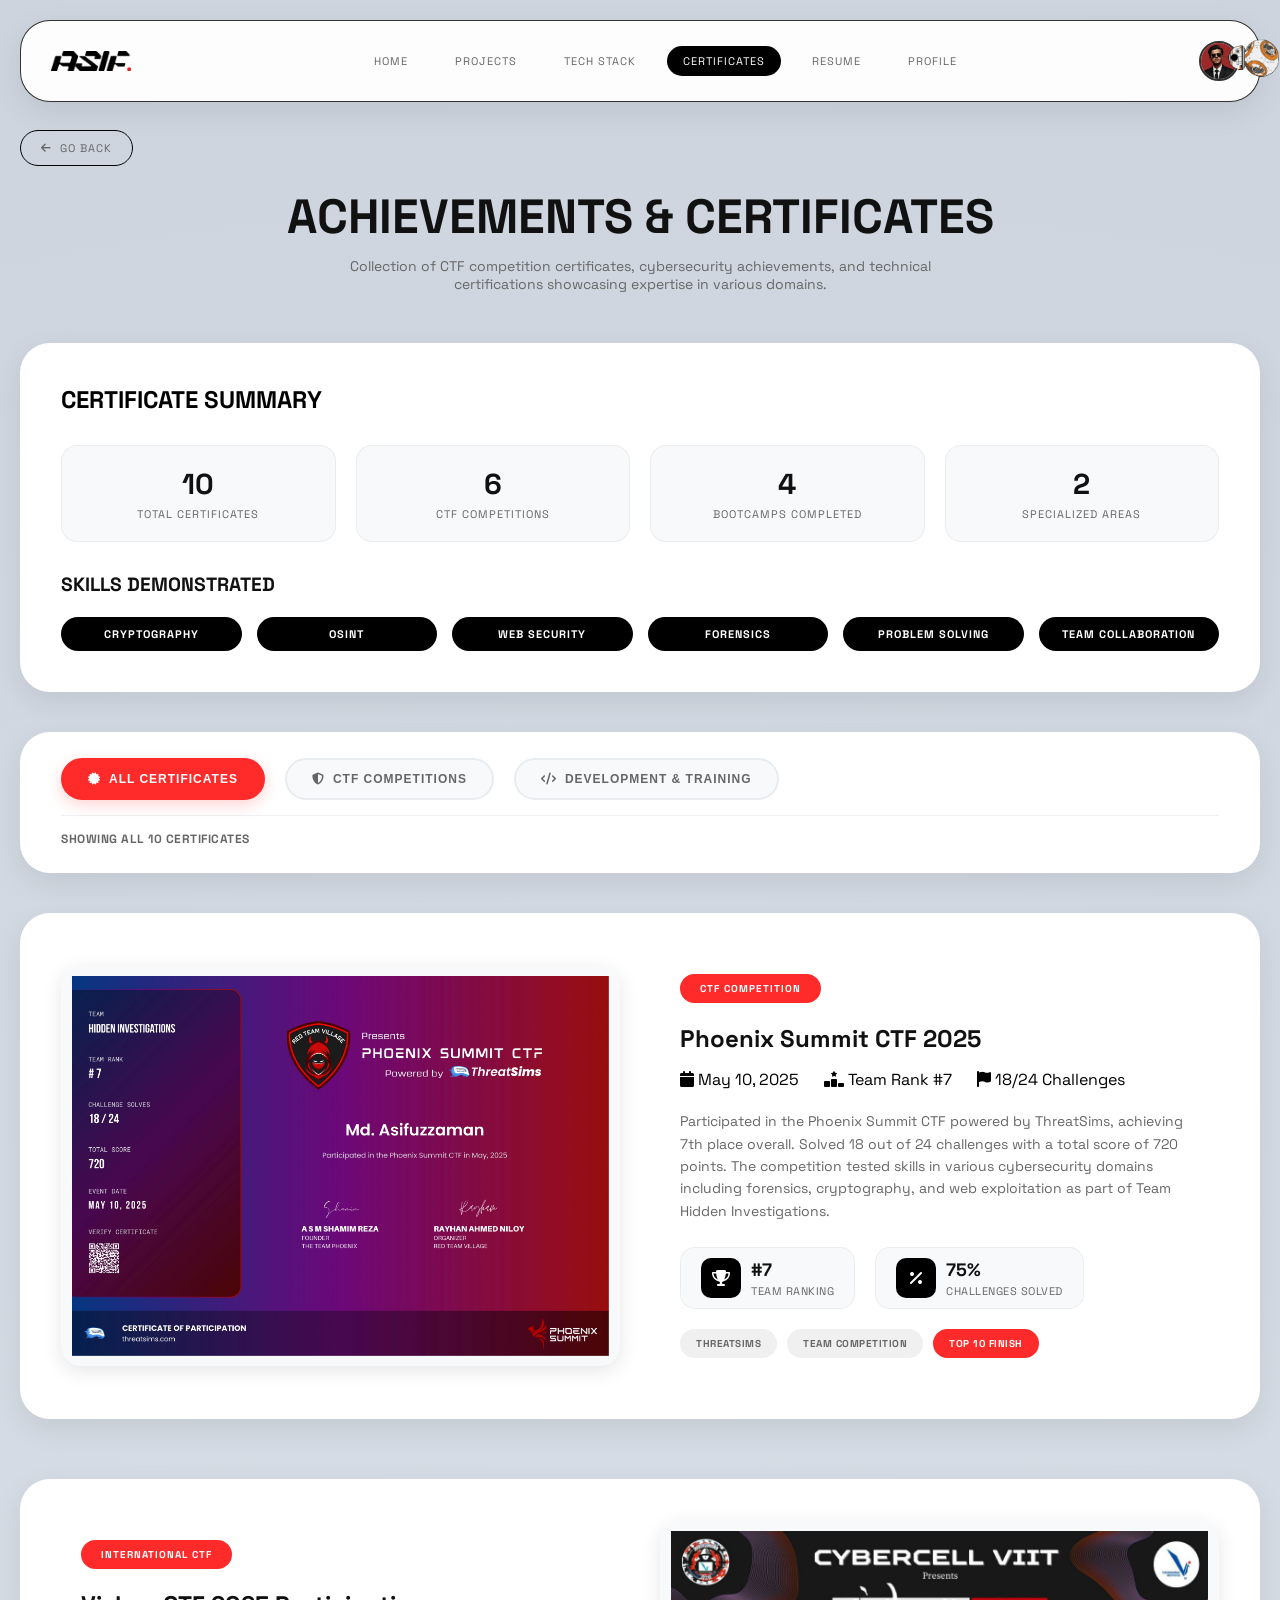
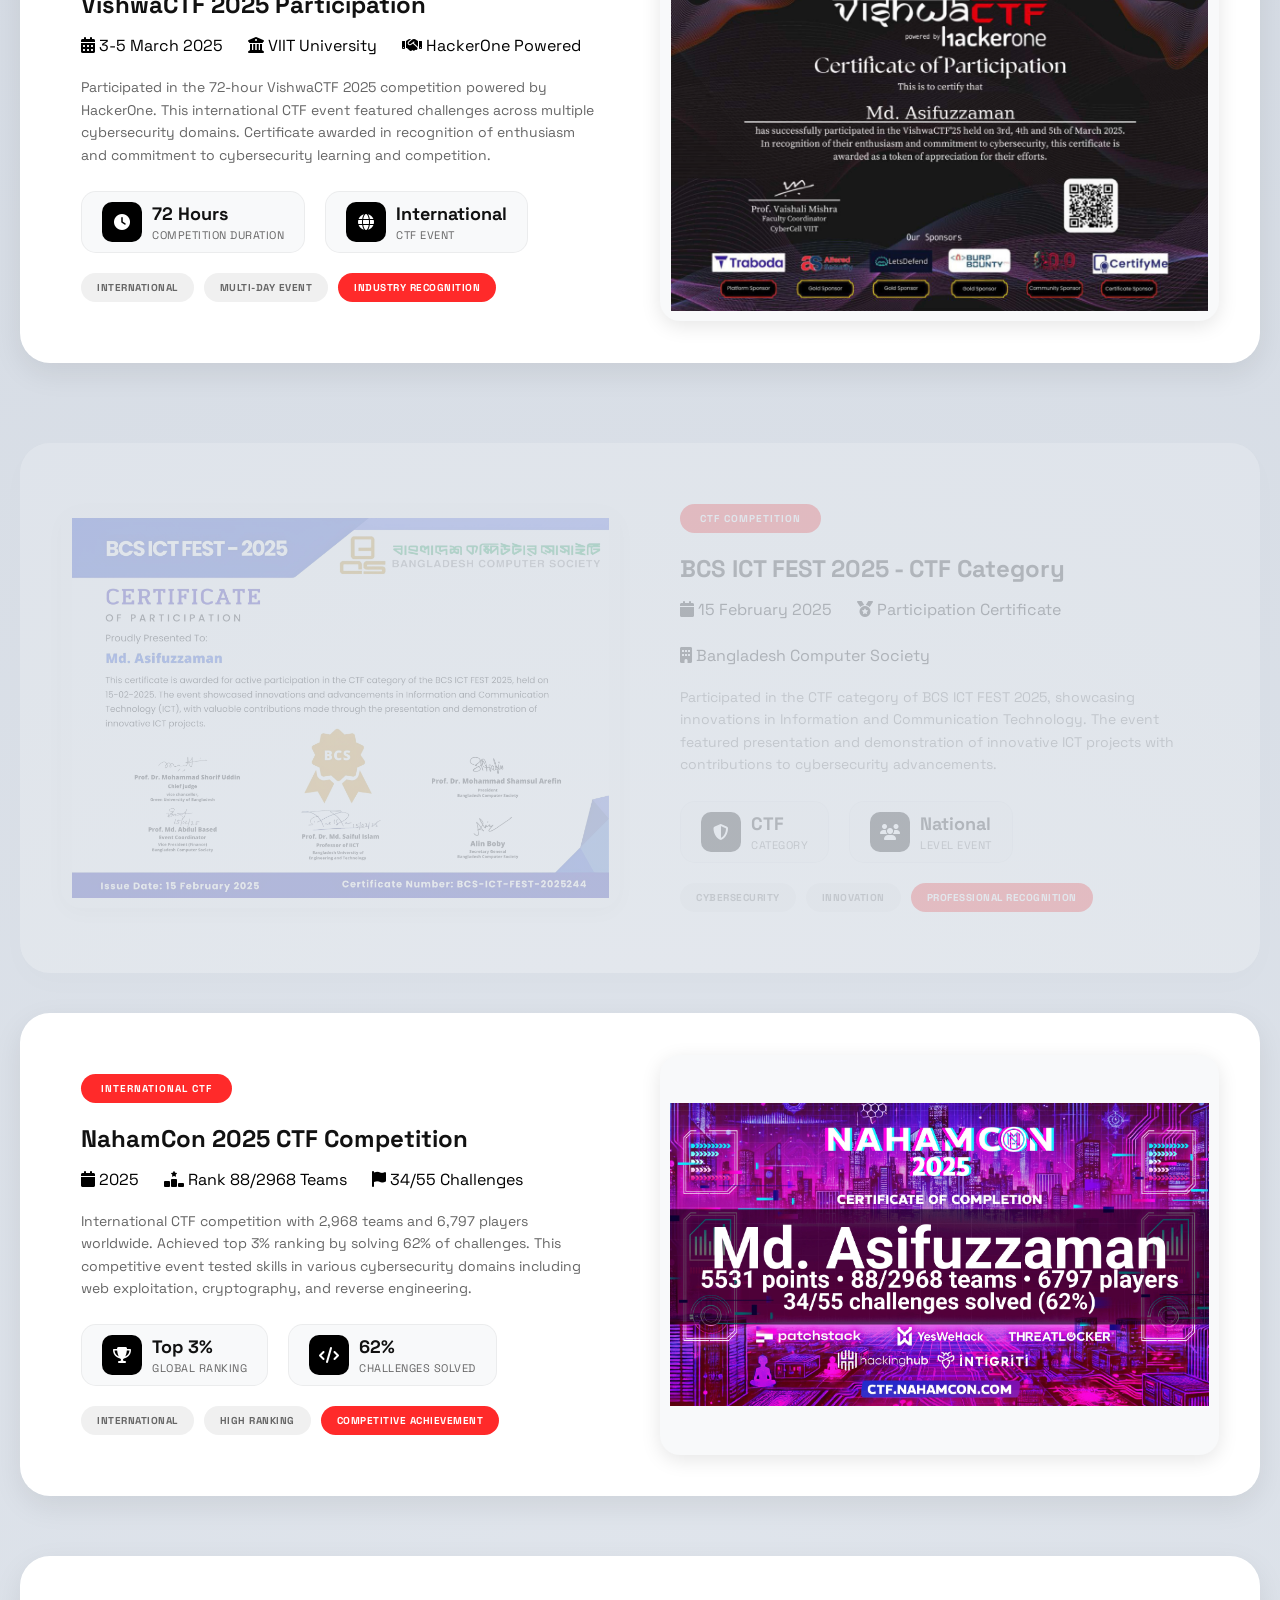
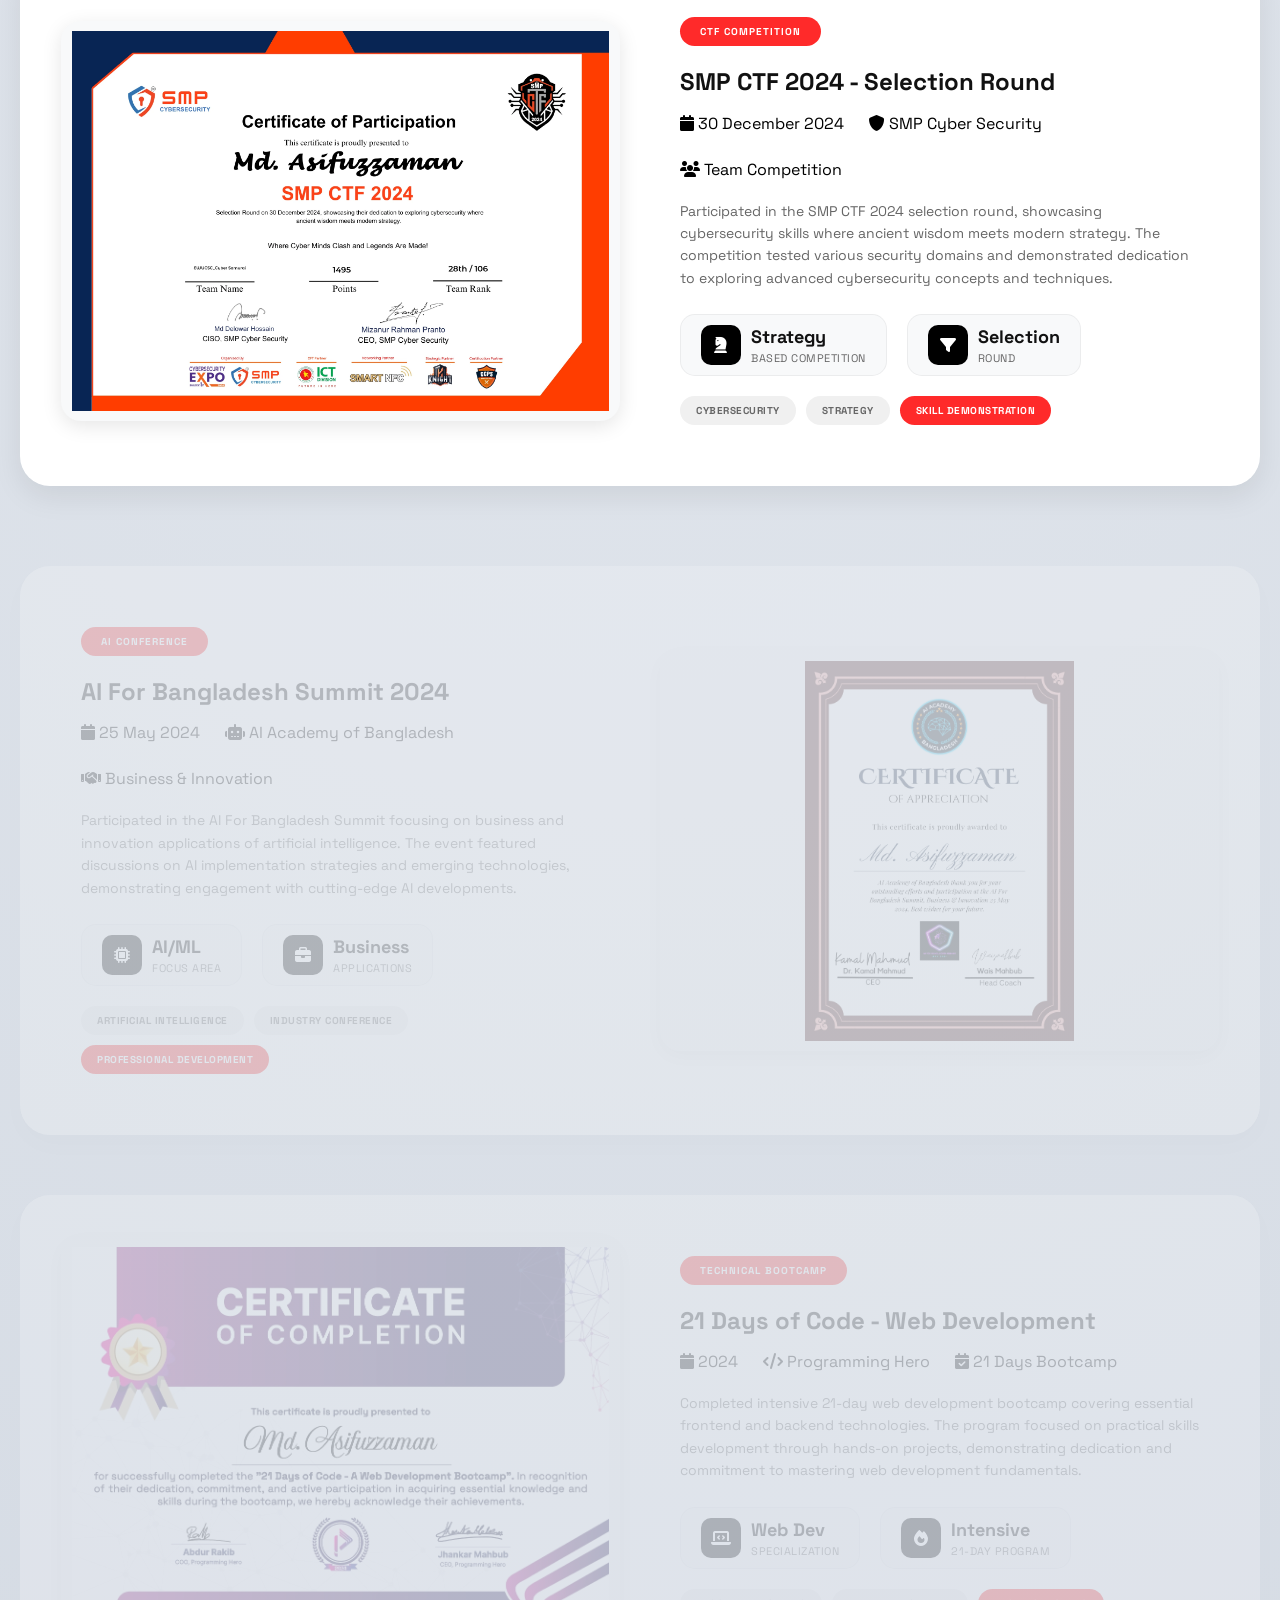
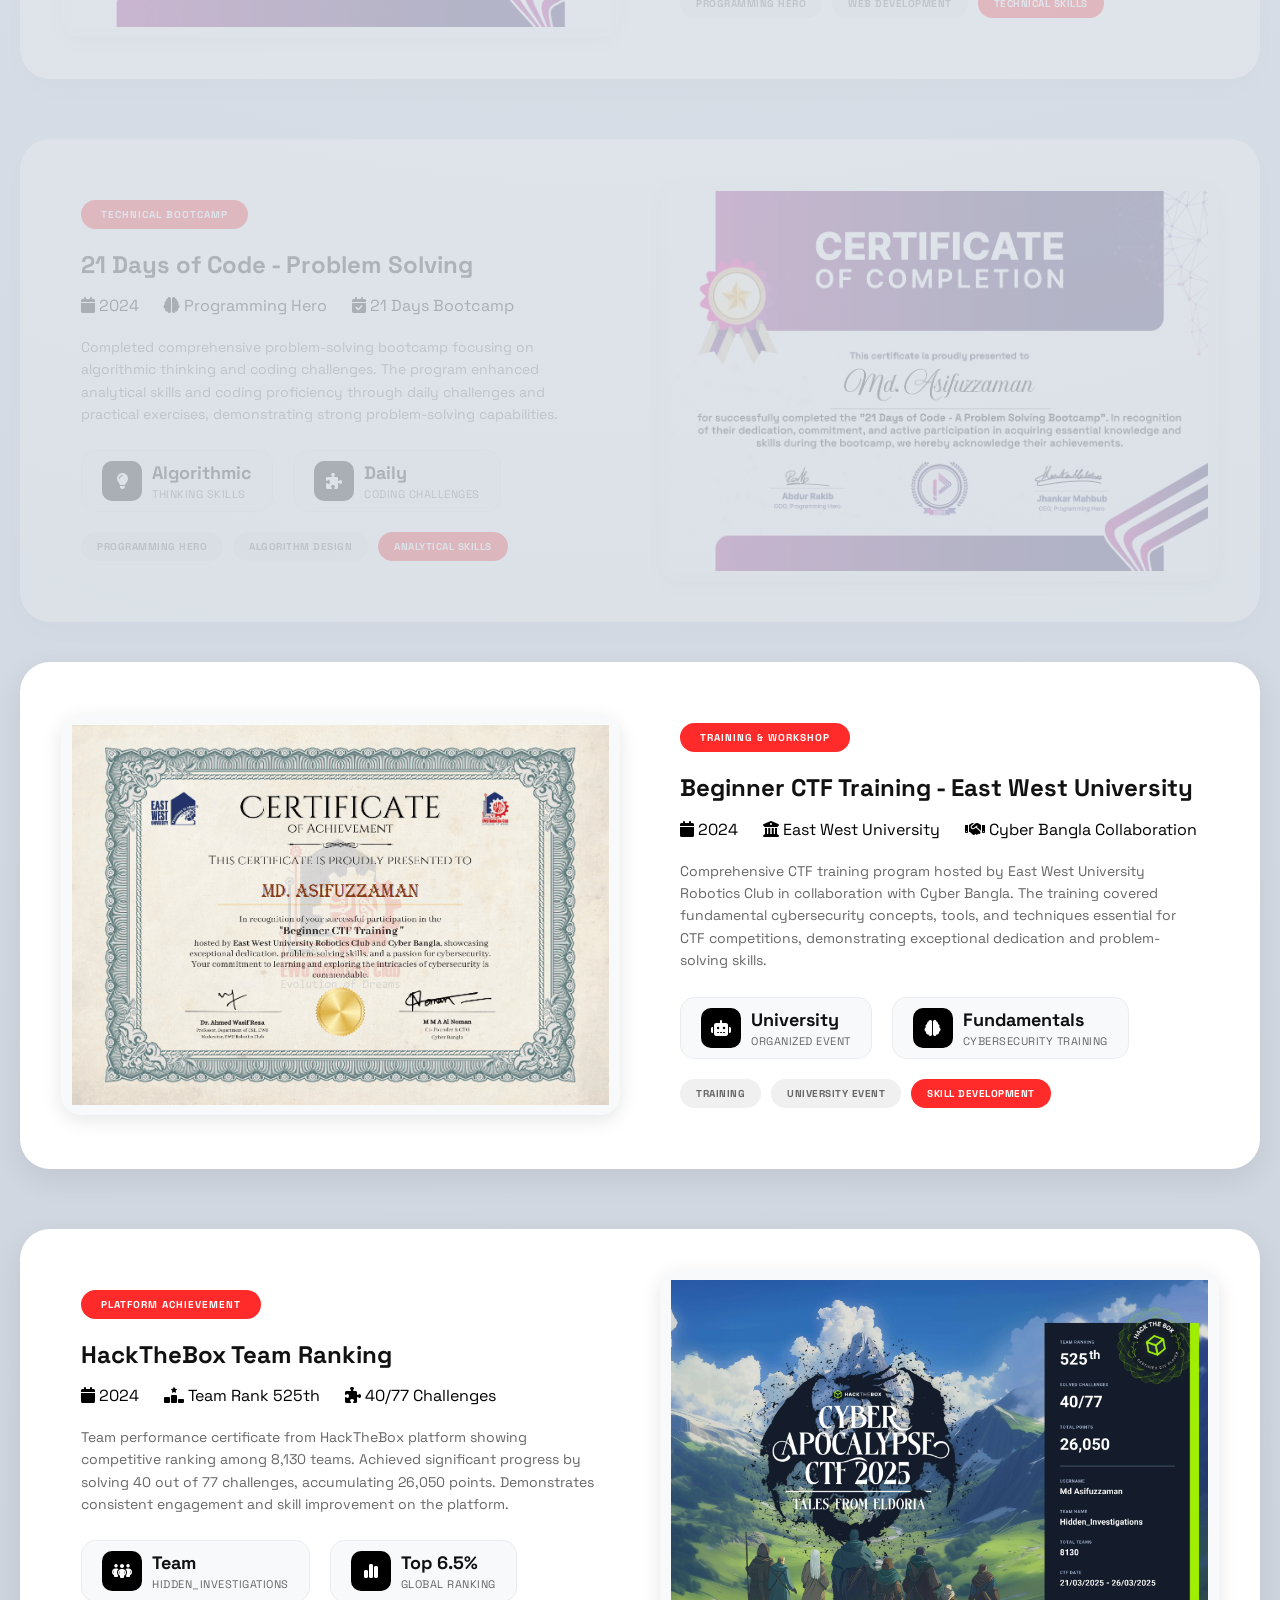
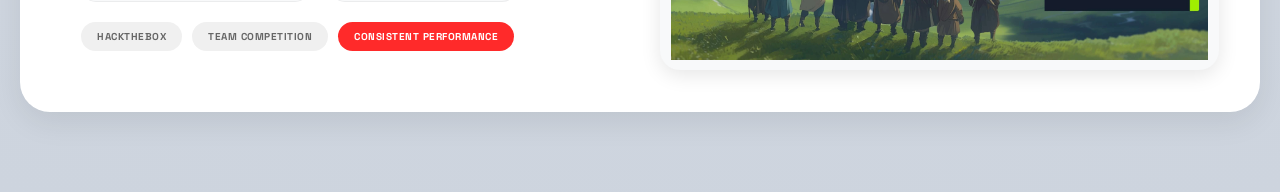
==== commit 40959276: "first commit" ====
--- a/certificates.html
+++ b/certificates.html
@@ -786,8 +786,8 @@
     <script src="script.js"></script>
 
     <!-- Scroll Animation Indicator -->
-    <div id="scrollAnimation" class="scroll-animation">
-        <img id="scrollAnimationImg" src="./assets/scroll-animation-paused.webp" alt="Scroll Animation">
+    <div id="scrollAnimation" class="scroll-animation" style="display: none;">
+        <img id="scrollAnimationImg" alt="Scroll Animation">
     </div>
 </body>
 
--- a/style.css
+++ b/style.css
@@ -2391,7 +2391,6 @@
     background: #f8f9fa;
     border-radius: 12px;
     transition: all 0.3s ease;
-    cursor: pointer;
 }
 
 .tech-item:hover {
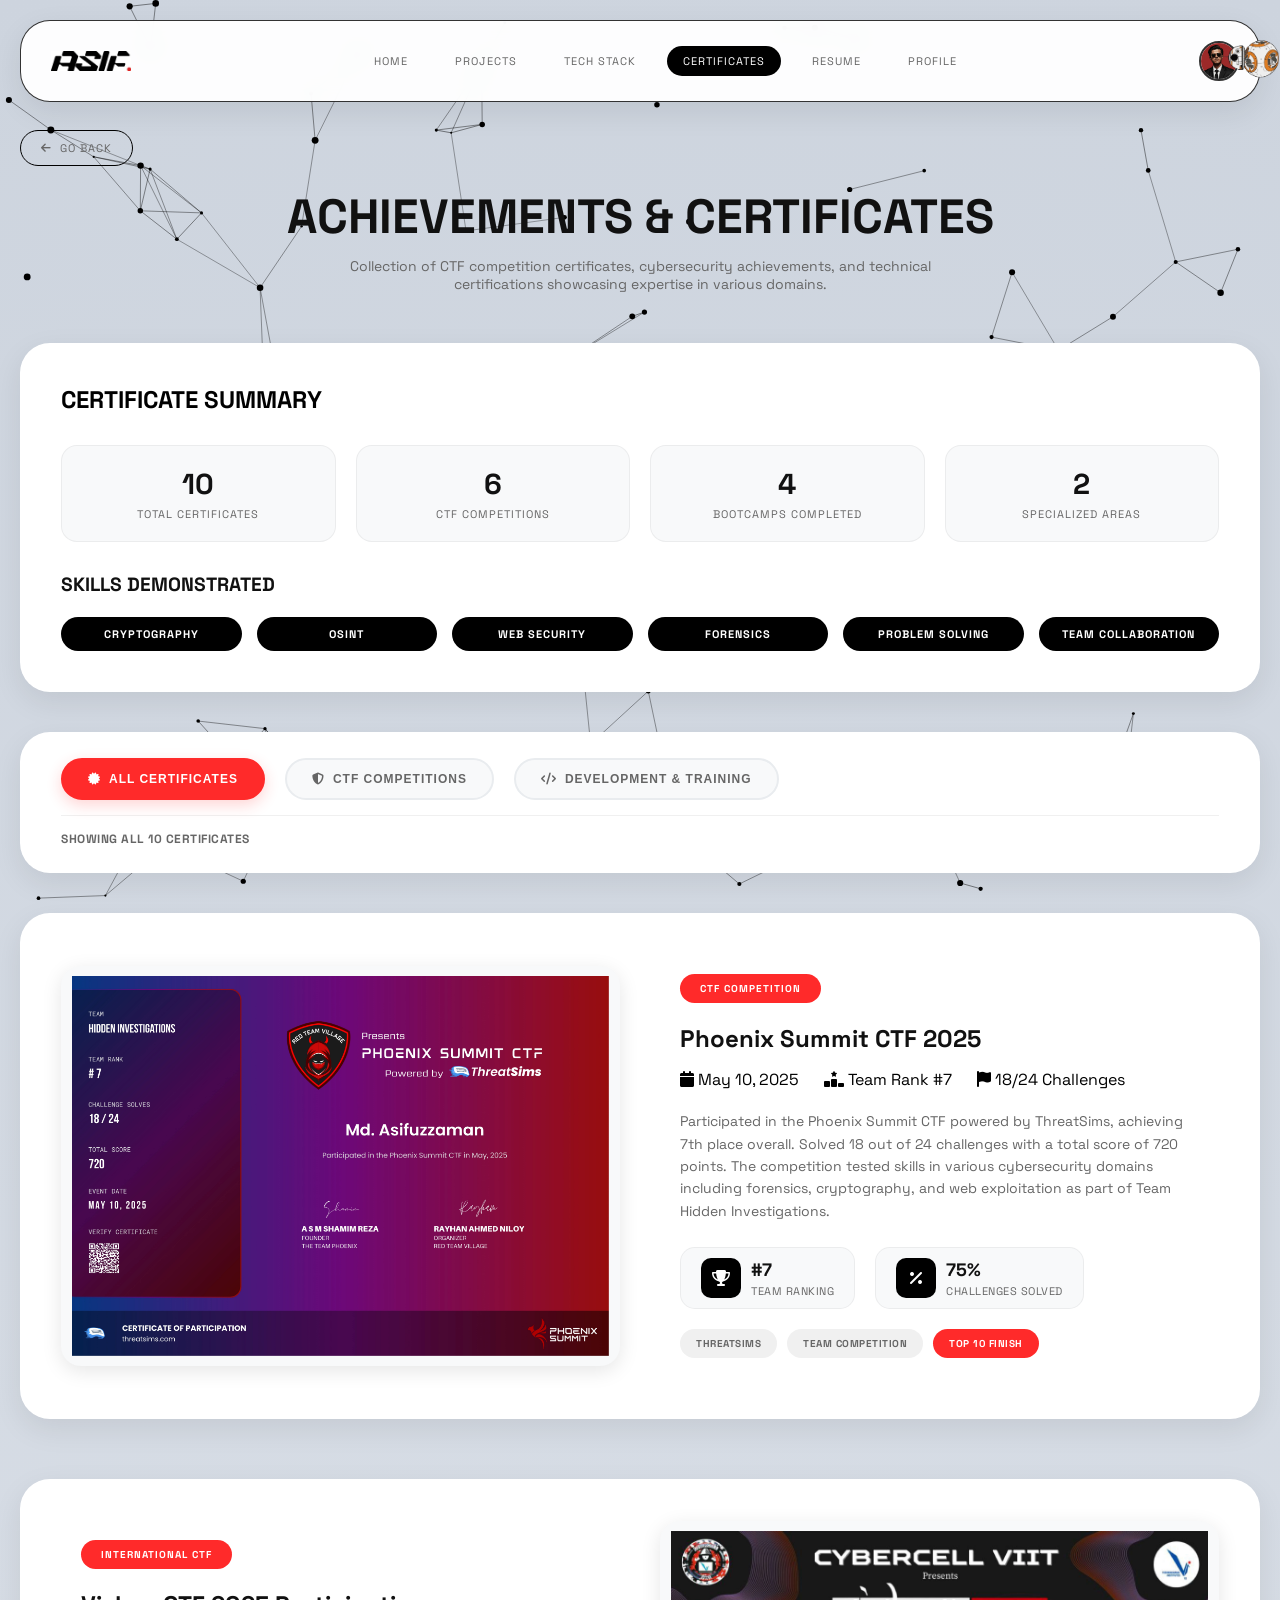
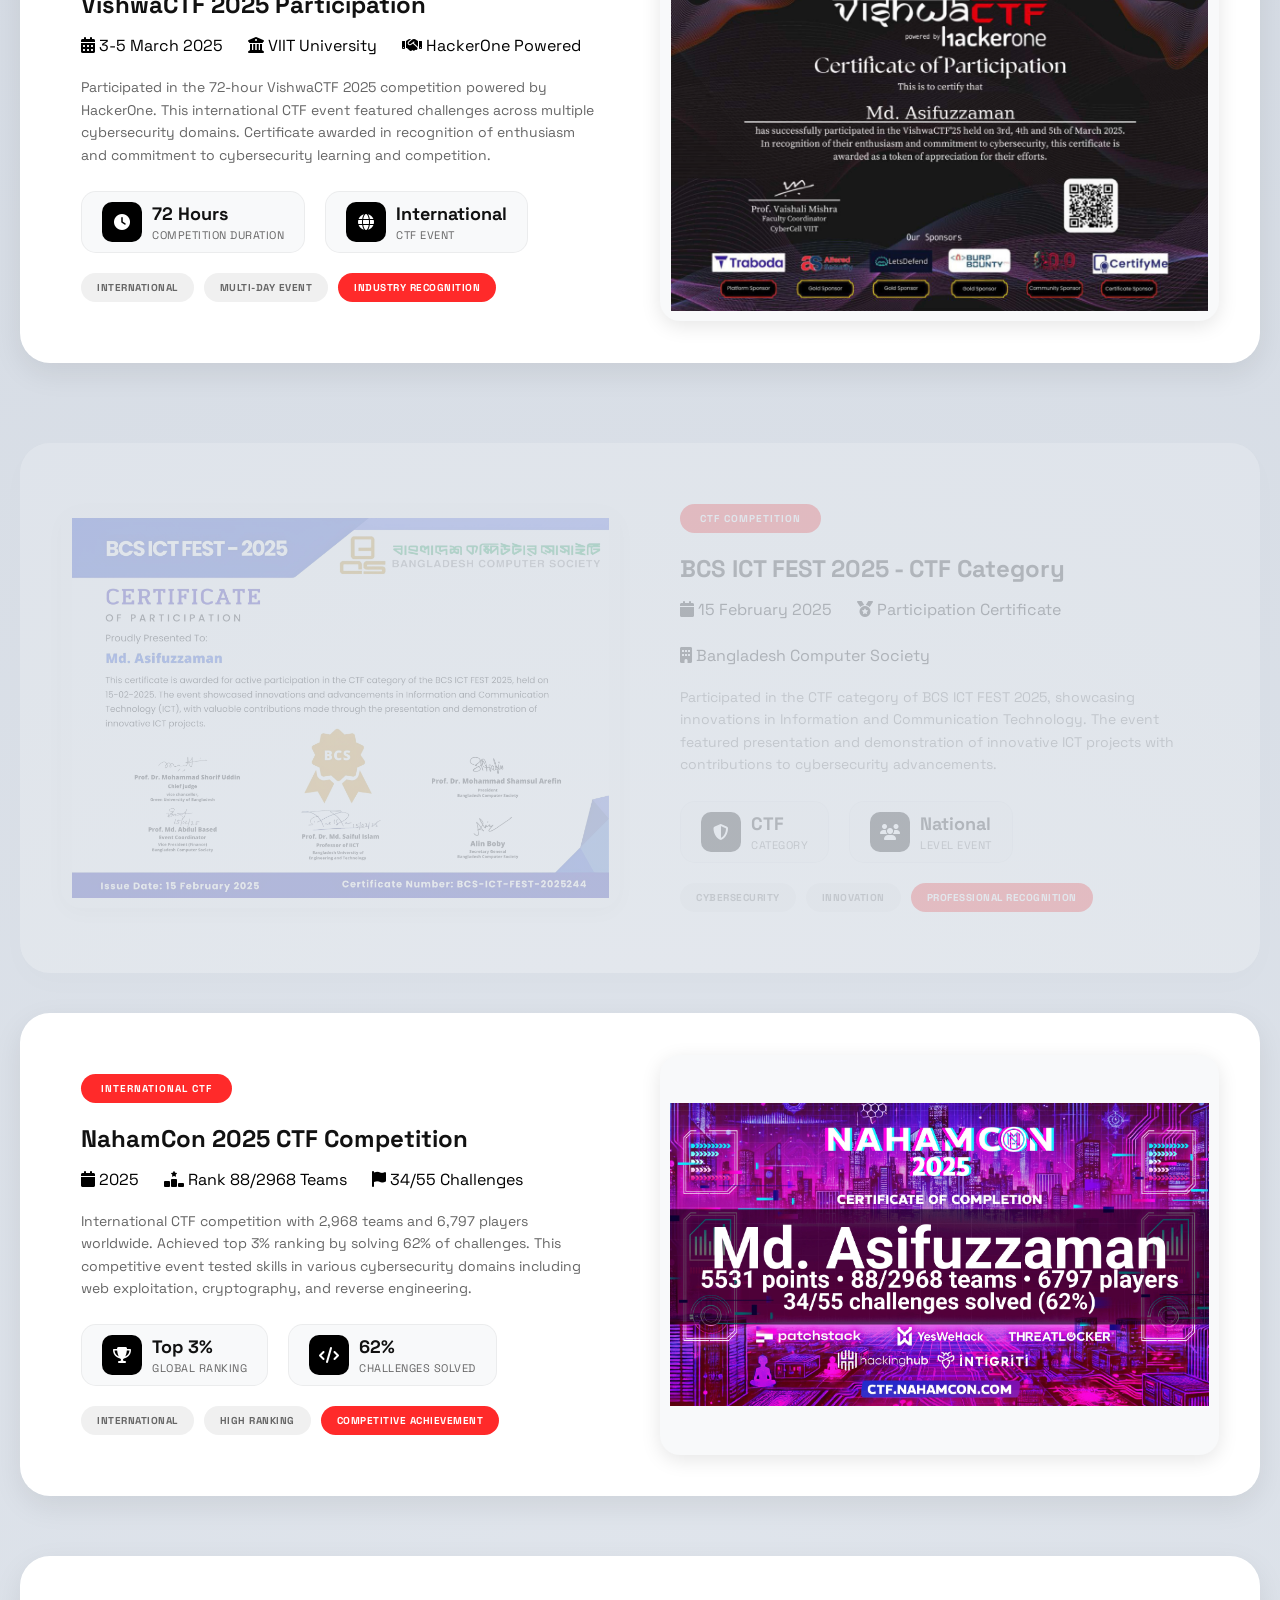
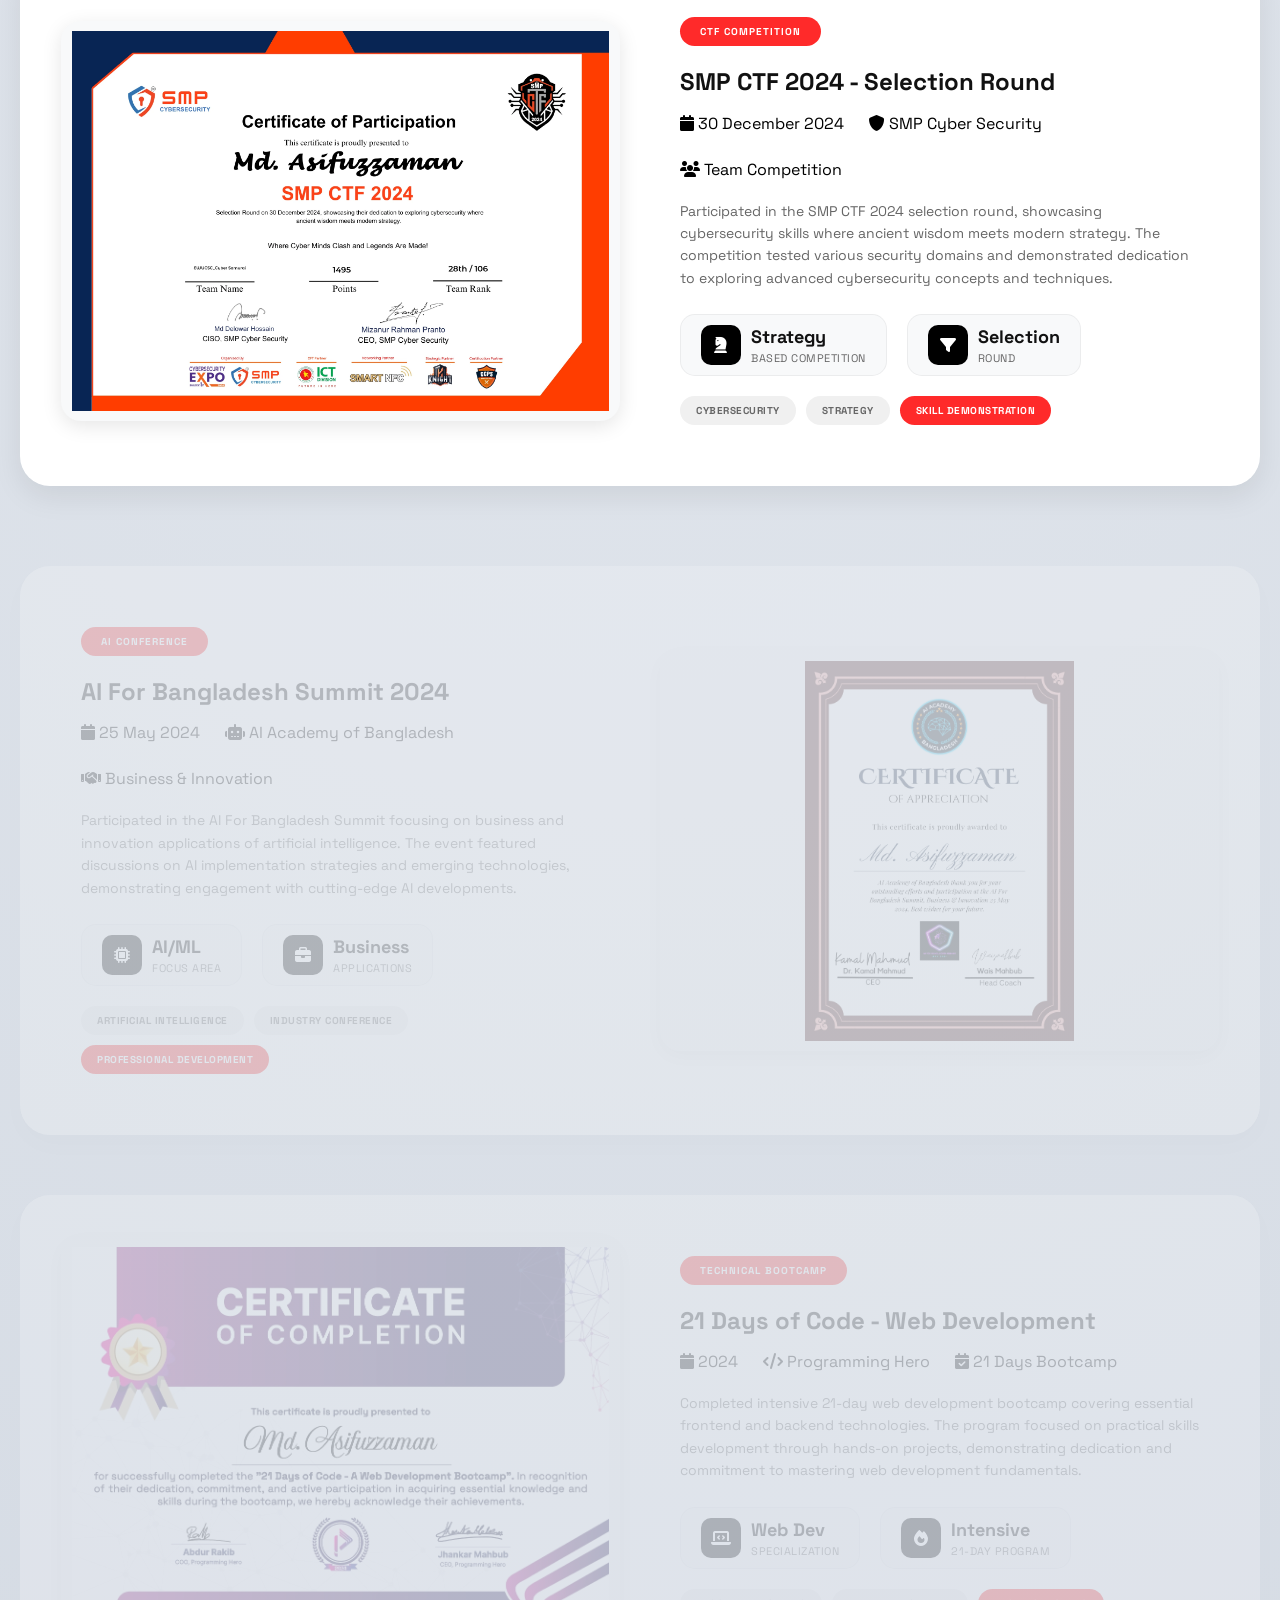
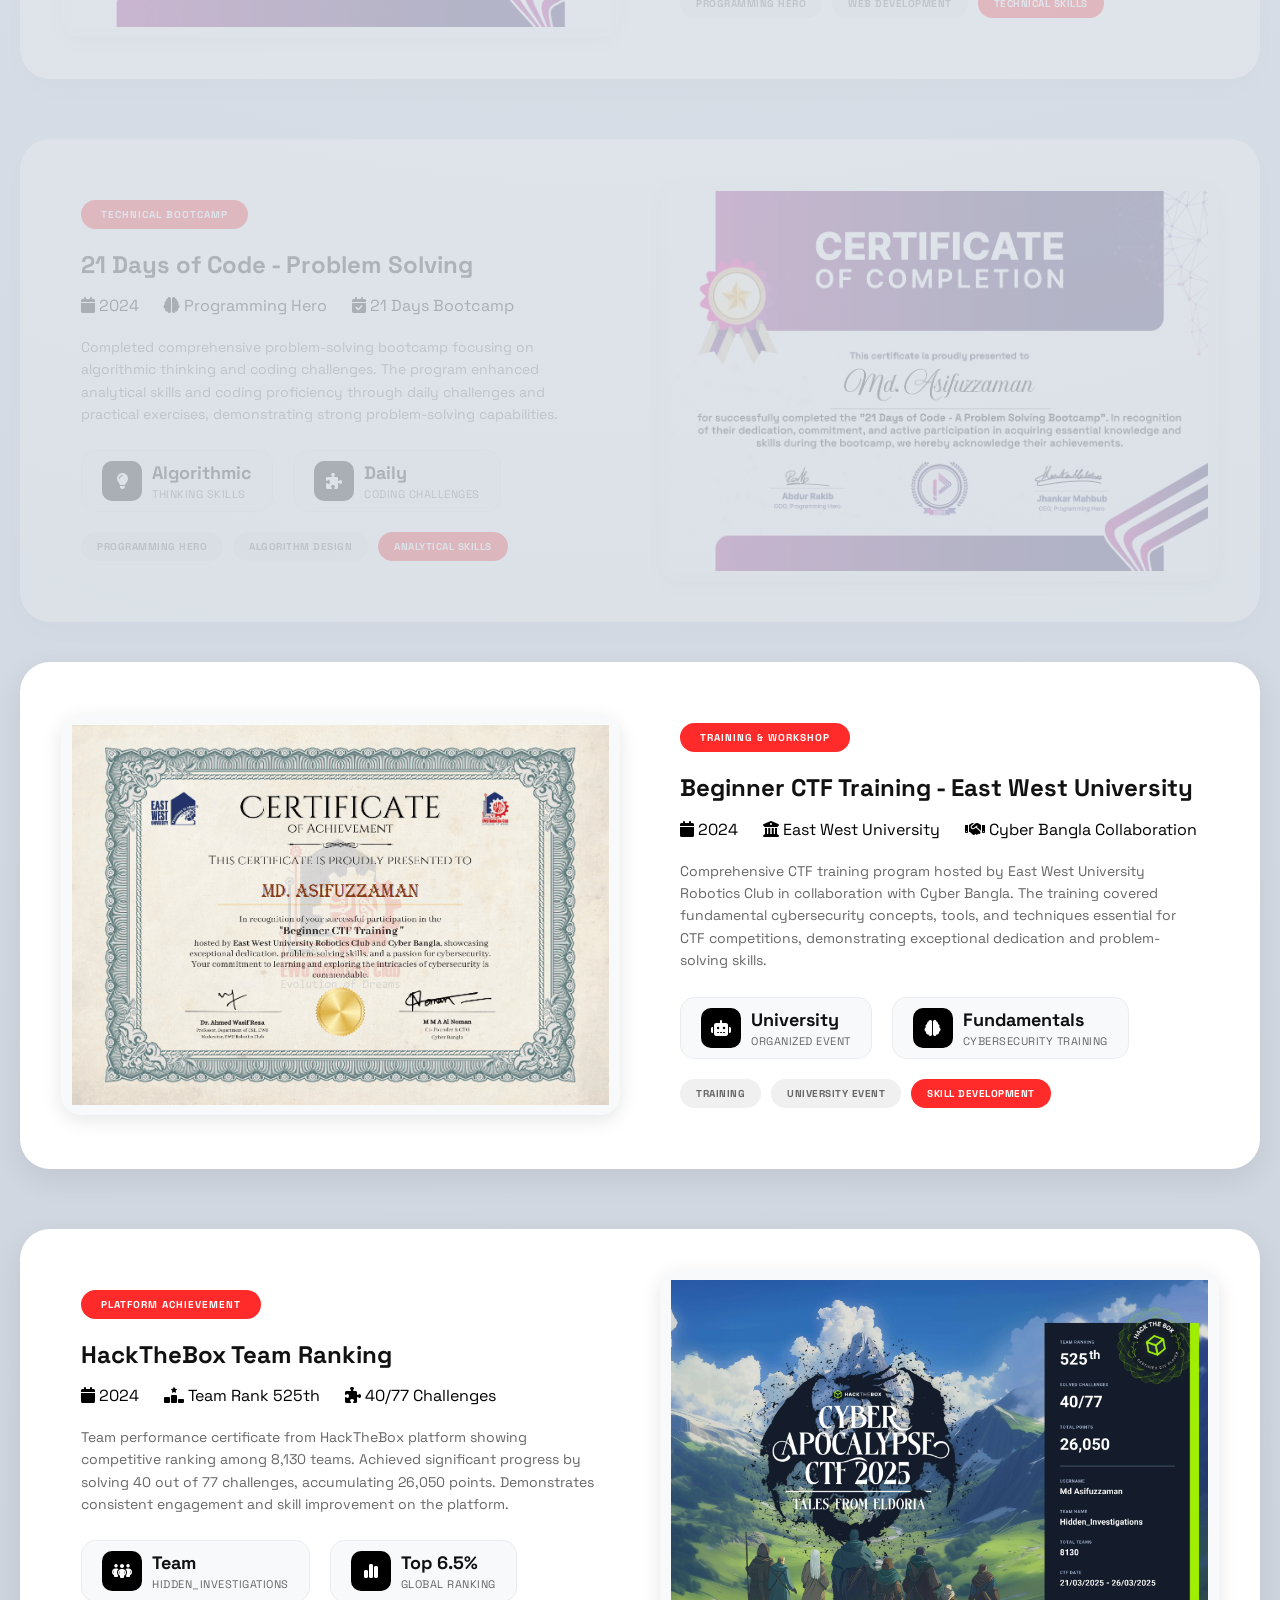
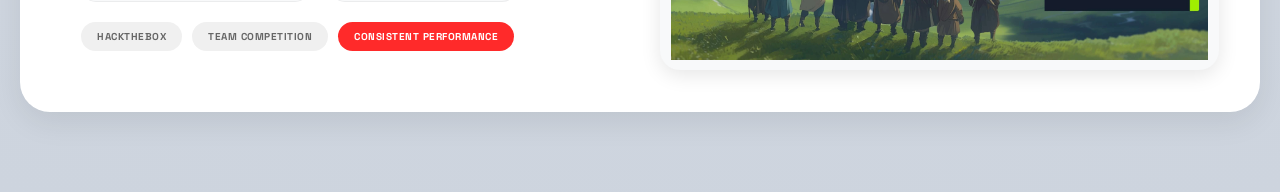
==== commit 987c8e91: "first commit" ====
--- a/certificates.html
+++ b/certificates.html
@@ -786,7 +786,7 @@
     <script src="script.js"></script>
 
     <!-- Scroll Animation Indicator -->
-    <div id="scrollAnimation" class="scroll-animation" style="display: none;">
+    <div id="scrollAnimation" class="scroll-animation">
         <img id="scrollAnimationImg" alt="Scroll Animation">
     </div>
 </body>
--- a/style.css
+++ b/style.css
@@ -64,6 +64,7 @@
     z-index: 9999;
     pointer-events: none;
     will-change: top;
+    display: none;
 }
 
 .scroll-animation img {
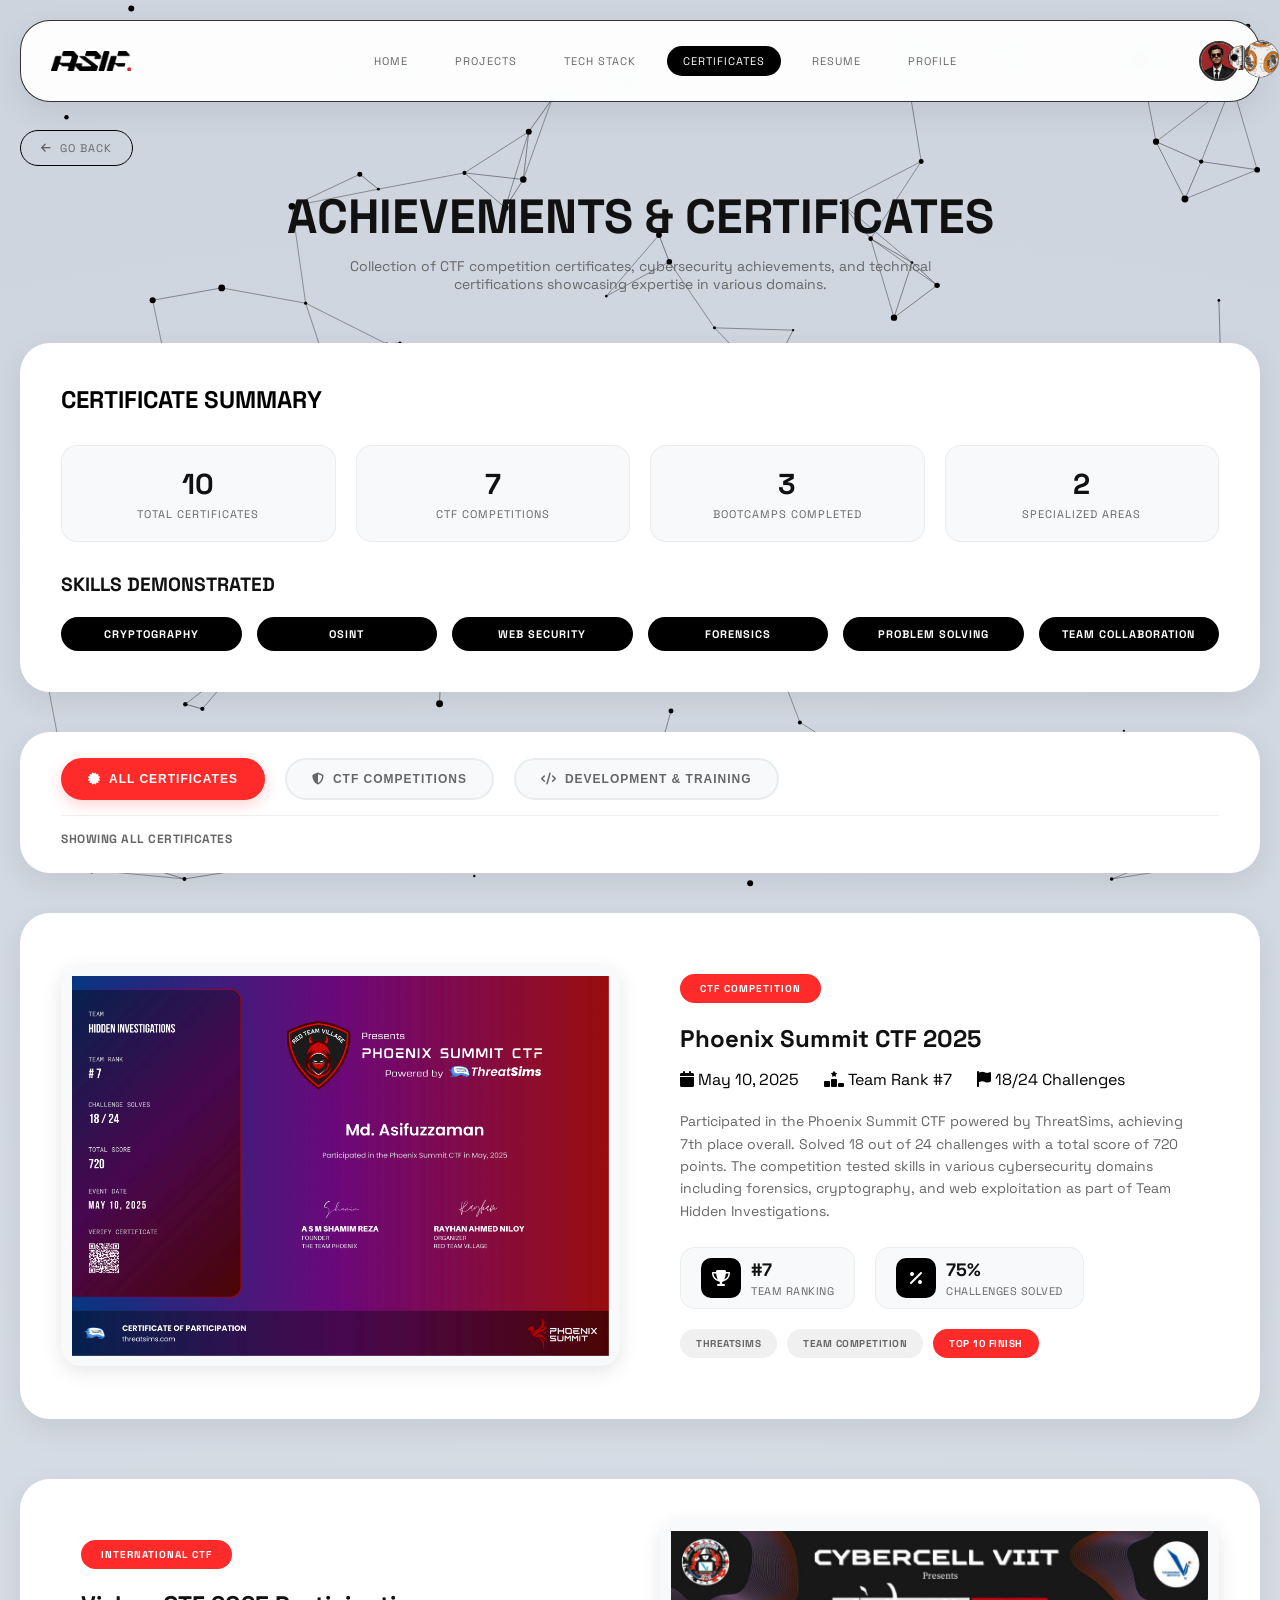
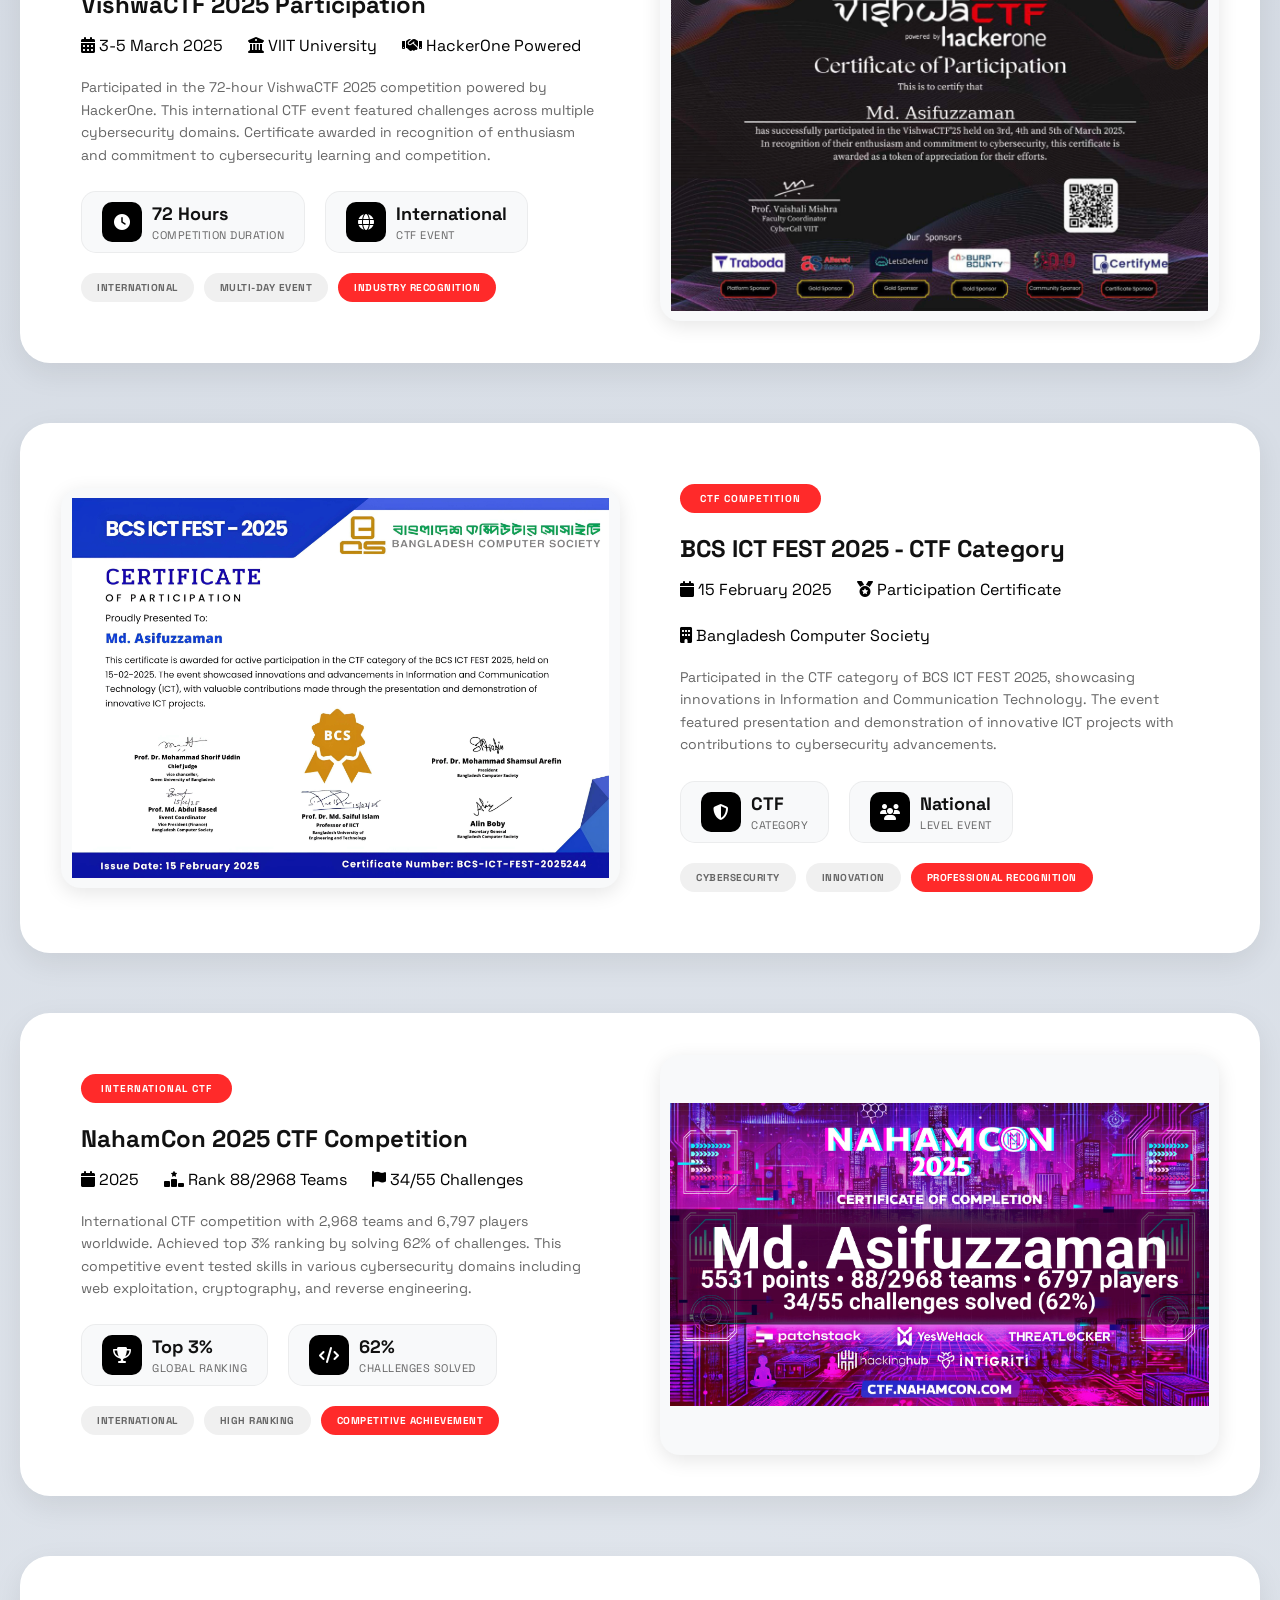
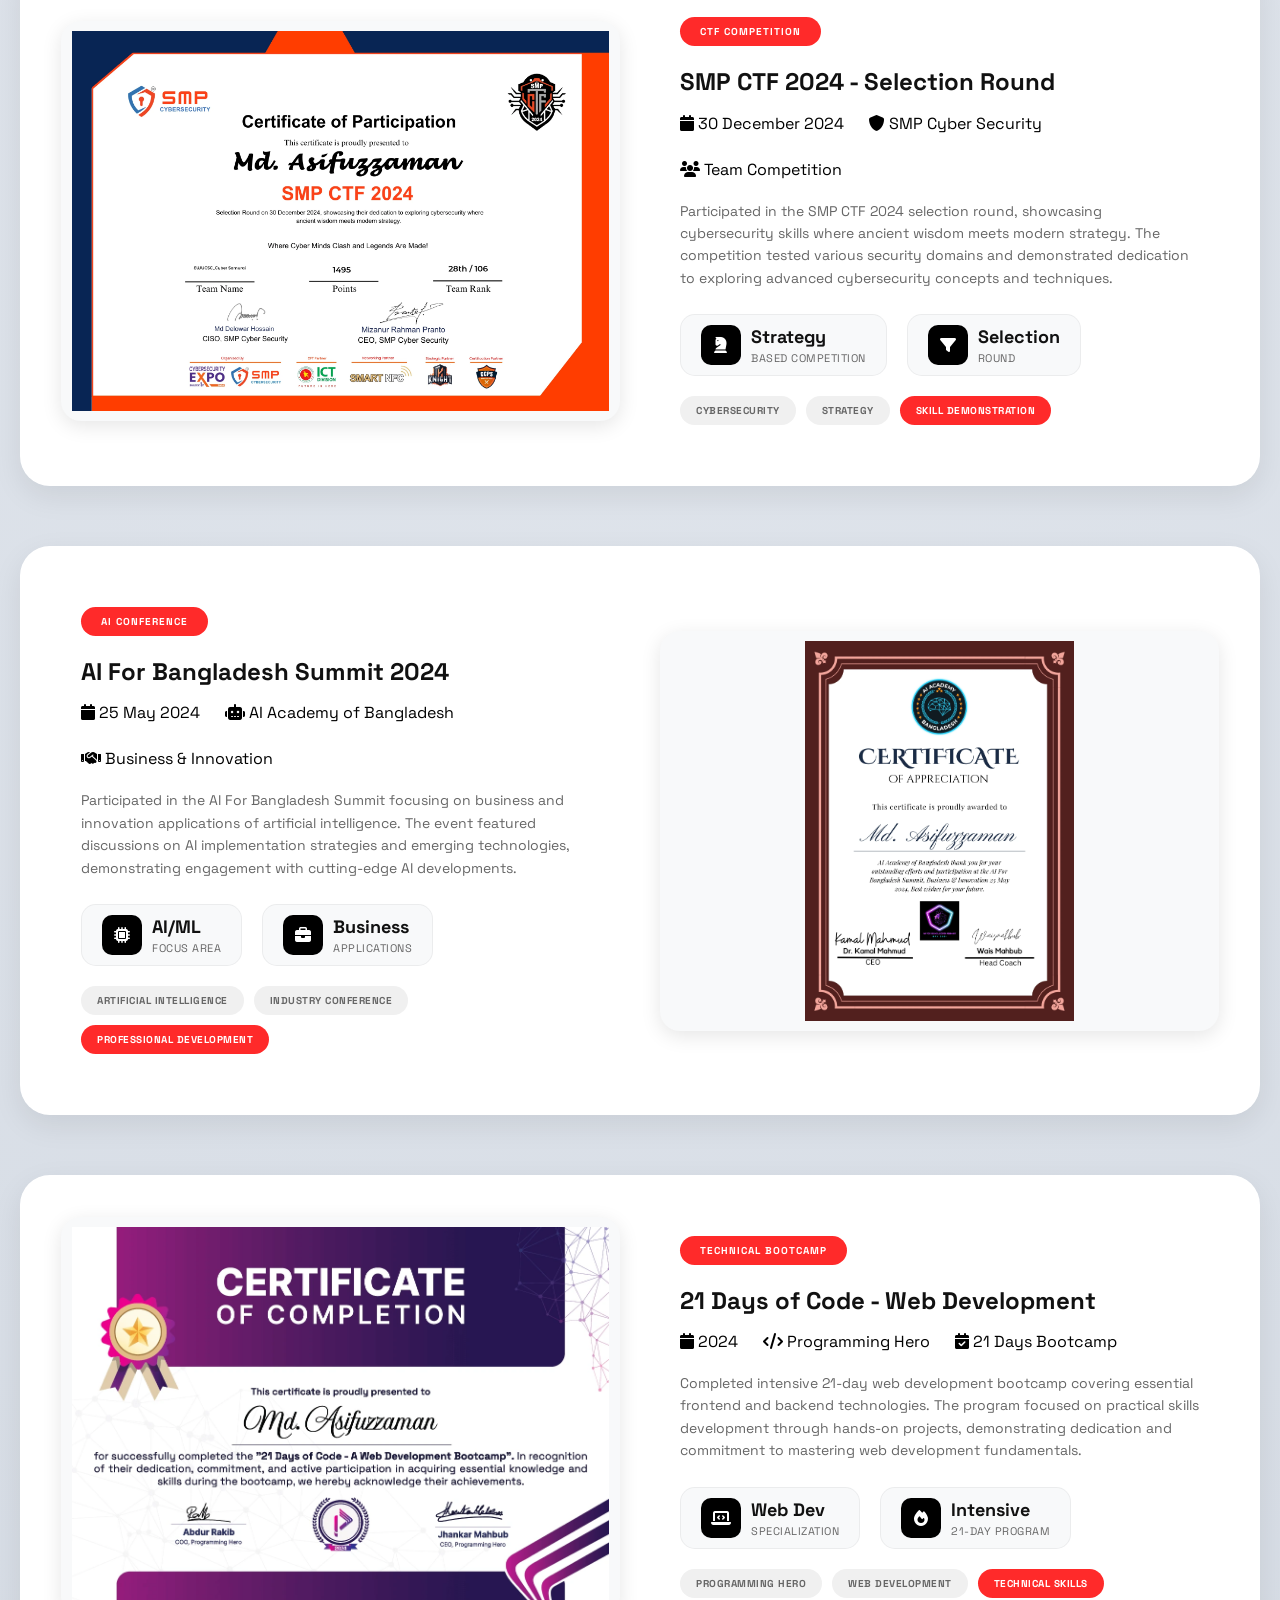
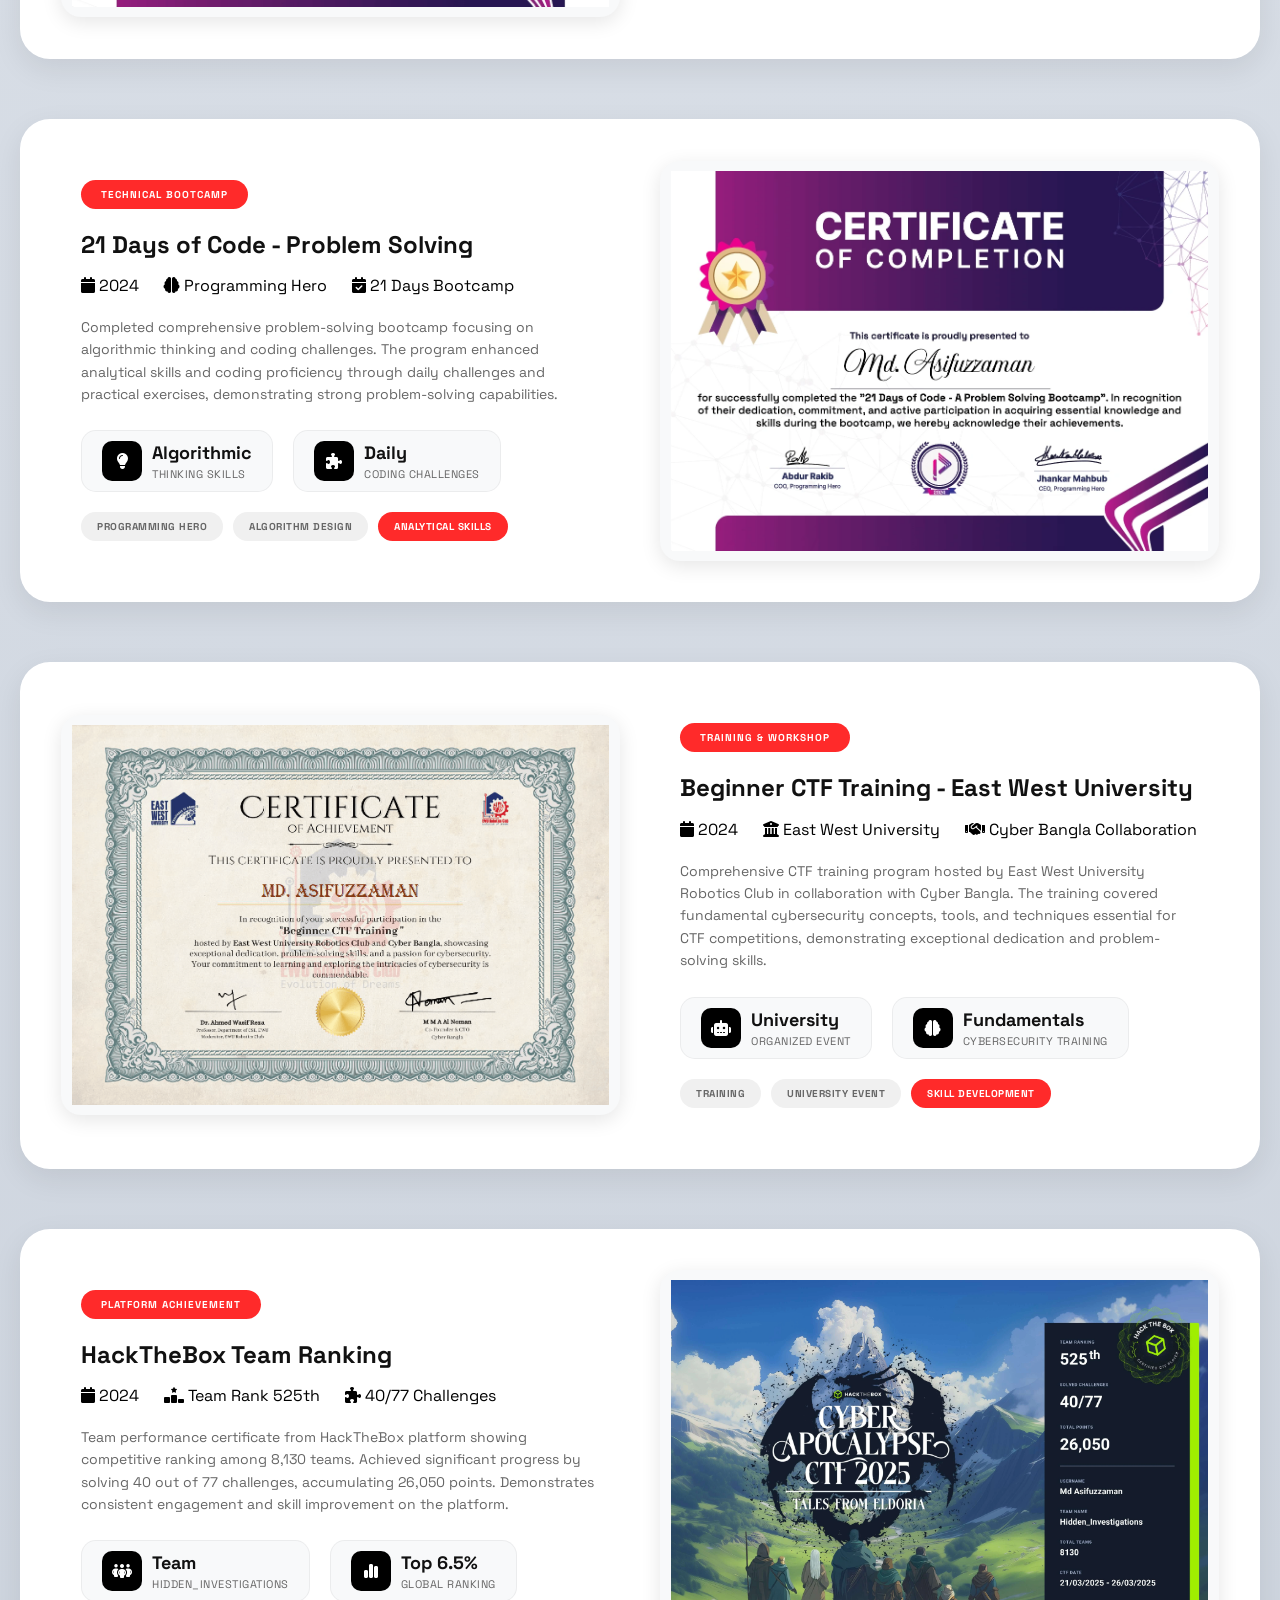
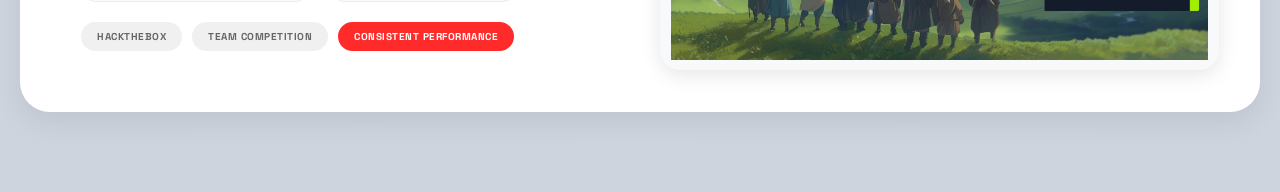
==== commit 61353210: "first commit" ====
--- a/certificates.html
+++ b/certificates.html
@@ -95,6 +95,18 @@
 </head>
 
 <body>
+    <!-- Loading Screen -->
+    <div id="loadingScreen" class="loading-screen">
+        <div class="loading-content">
+            <div class="loading-spinner-large"></div>
+            <div class="loading-text">Loading Portfolio...</div>
+            <div class="loading-progress">
+                <div class="loading-progress-bar" id="loadingProgressBar"></div>
+            </div>
+            <div class="loading-percent" id="loadingPercent">0%</div>
+        </div>
+    </div>
+
     <div class="main-container">
         <a href="javascript:history.back()" class="back-btn">
             <i class="fa-solid fa-arrow-left"></i> Go Back
--- a/style.css
+++ b/style.css
@@ -33,6 +33,88 @@
     max-width: 1400px;
     position: relative;
     padding-top: 100px;
+}
+
+/* ==================== LOADING SCREEN ==================== */
+.loading-screen {
+    position: fixed;
+    top: 0;
+    left: 0;
+    width: 100%;
+    height: 100%;
+    background: radial-gradient(circle at center, #e0e5ec 0%, #cdd4de 100%);
+    z-index: 10000;
+    display: flex;
+    align-items: center;
+    justify-content: center;
+    transition: opacity 0.5s ease, visibility 0.5s ease;
+}
+
+.loading-screen.hide {
+    opacity: 0;
+    visibility: hidden;
+}
+
+.loading-content {
+    text-align: center;
+    padding: 40px;
+    background: white;
+    border-radius: 30px;
+    box-shadow: 0 10px 30px rgba(0, 0, 0, 0.08);
+    border: 1px solid rgba(0, 0, 0, 0.1);
+    min-width: 300px;
+}
+
+.loading-spinner-large {
+    width: 60px;
+    height: 60px;
+    margin: 0 auto 20px;
+    border: 4px solid #f0f0f0;
+    border-top: 4px solid var(--accent-red);
+    border-radius: 50%;
+    animation: spin 1s linear infinite;
+}
+
+.loading-text {
+    font-size: 18px;
+    font-weight: 700;
+    color: var(--text-primary);
+    margin-bottom: 20px;
+    text-transform: uppercase;
+    letter-spacing: 2px;
+}
+
+.loading-progress {
+    width: 250px;
+    height: 4px;
+    background: #f0f0f0;
+    border-radius: 2px;
+    overflow: hidden;
+    margin: 0 auto 10px;
+}
+
+.loading-progress-bar {
+    width: 0%;
+    height: 100%;
+    background: var(--accent-red);
+    border-radius: 2px;
+    transition: width 0.3s ease;
+}
+
+.loading-percent {
+    font-size: 12px;
+    color: var(--text-secondary);
+    letter-spacing: 1px;
+}
+
+@keyframes spin {
+    0% {
+        transform: rotate(0deg);
+    }
+
+    100% {
+        transform: rotate(360deg);
+    }
 }
 
 /* ==================== CUSTOM SCROLLBAR ==================== */
@@ -64,7 +146,7 @@
     z-index: 9999;
     pointer-events: none;
     will-change: top;
-    display: none;
+    transition: top 0.05s linear;
 }
 
 .scroll-animation img {
@@ -74,17 +156,17 @@
     display: block;
 }
 
-/* Desktop only */
+/* Desktop only - Show only on screens wider than 768px */
 @media (min-width: 769px) {
     .scroll-animation {
         display: block;
     }
 }
 
-/* Hide on mobile */
+/* Mobile - Hide on screens 768px and below */
 @media (max-width: 768px) {
     .scroll-animation {
-        display: none;
+        display: none !important;
     }
 }
 
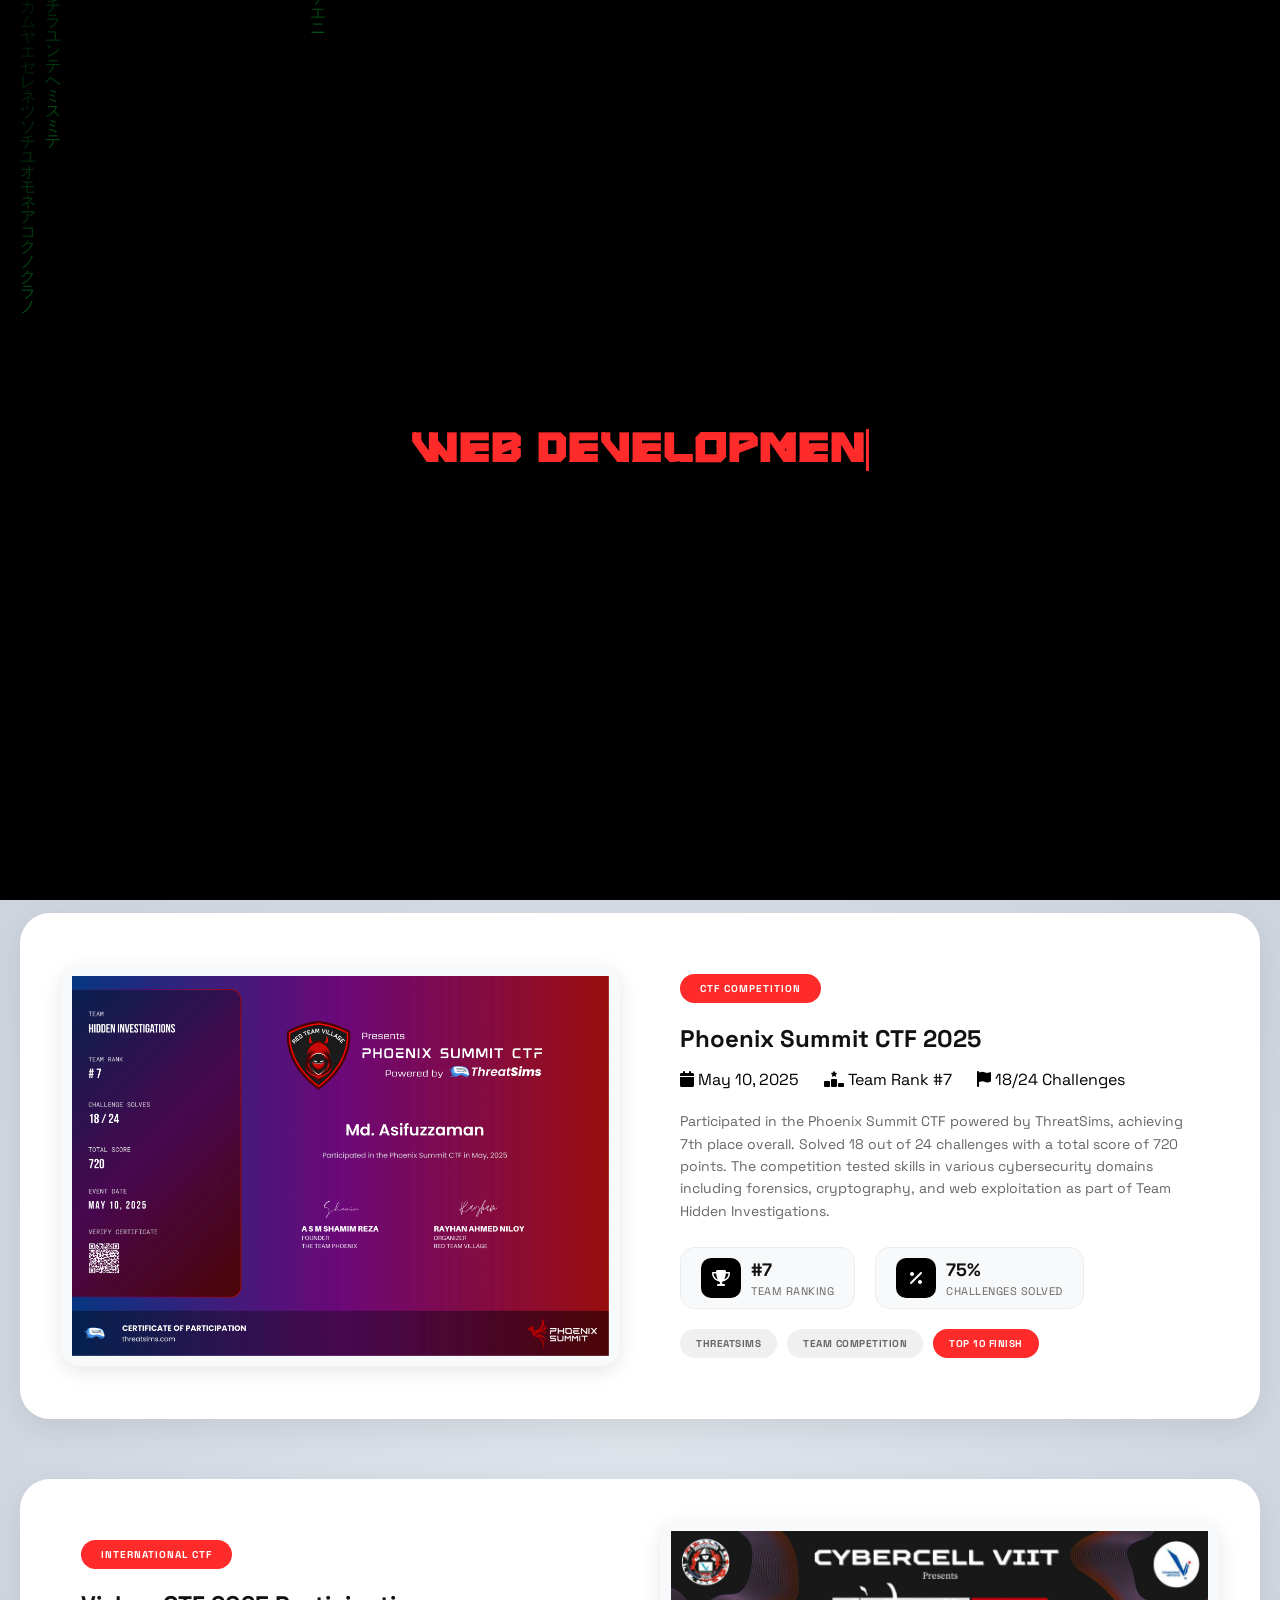
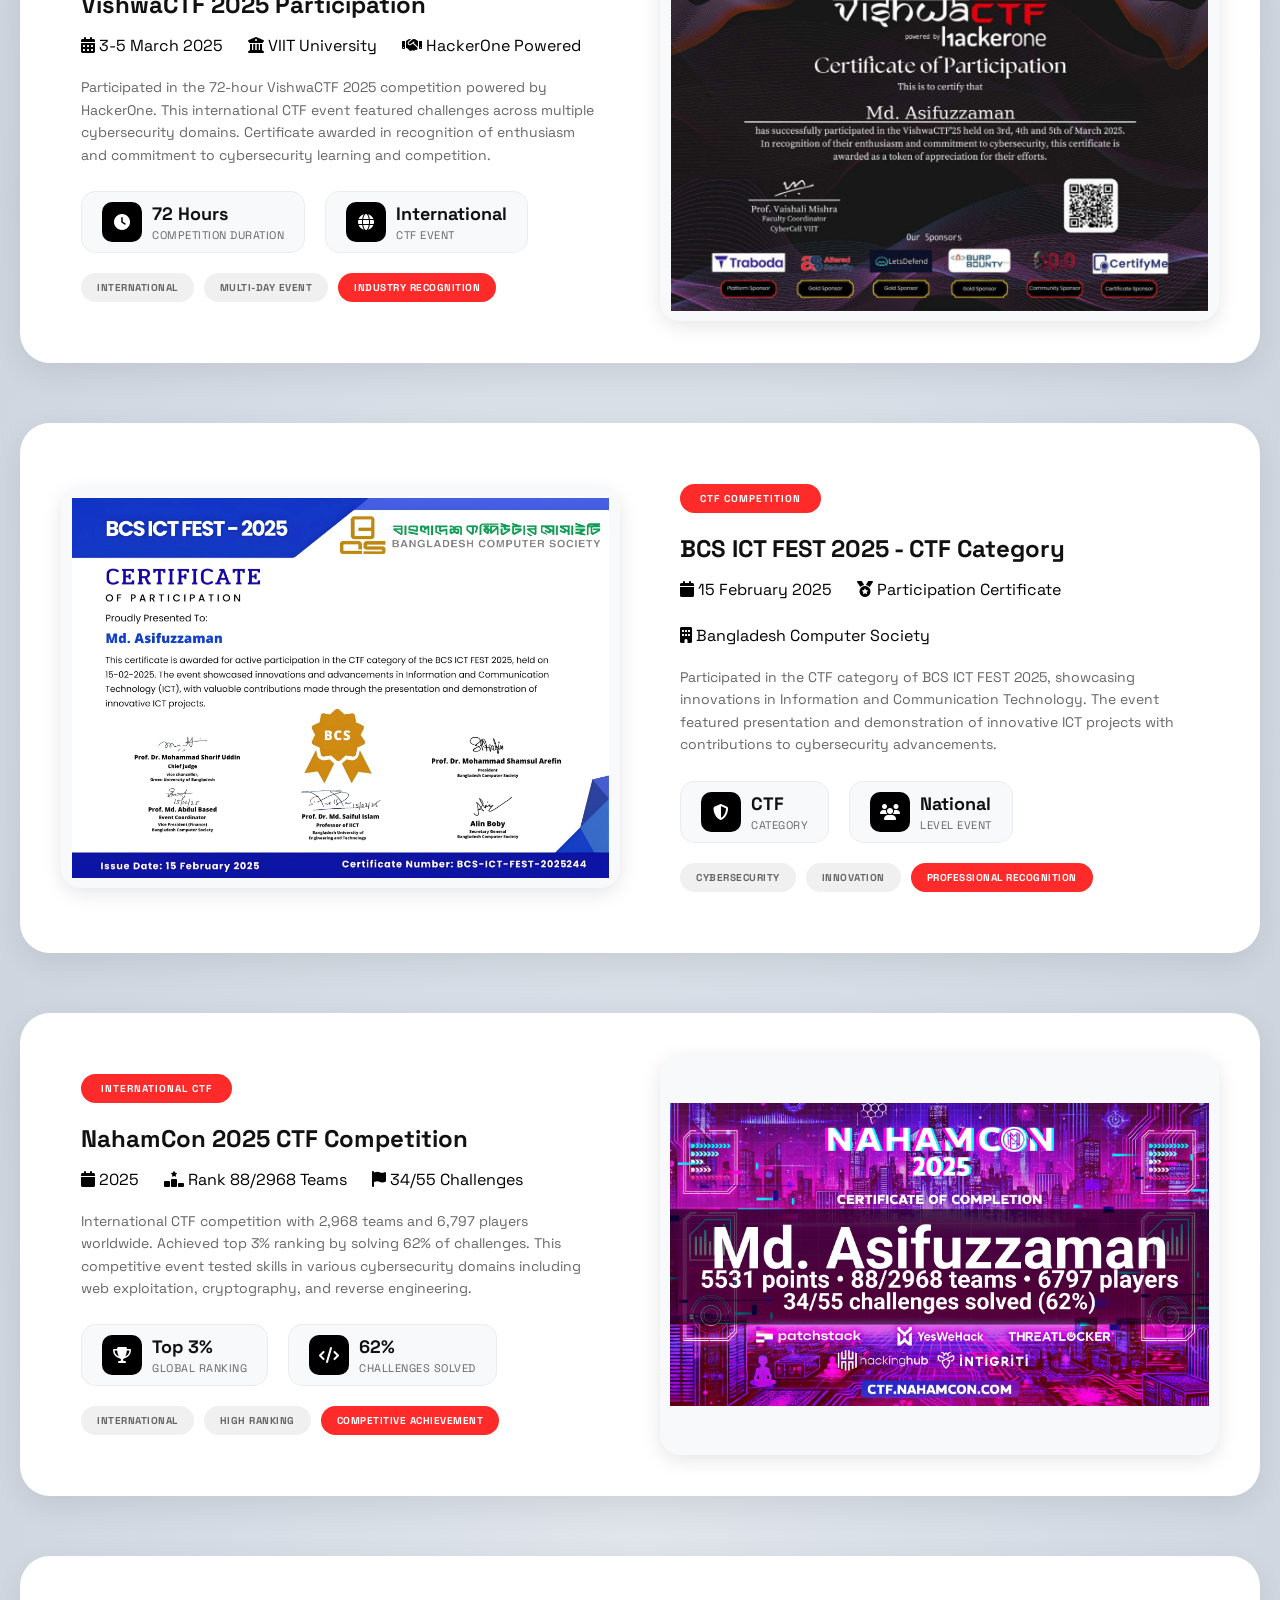
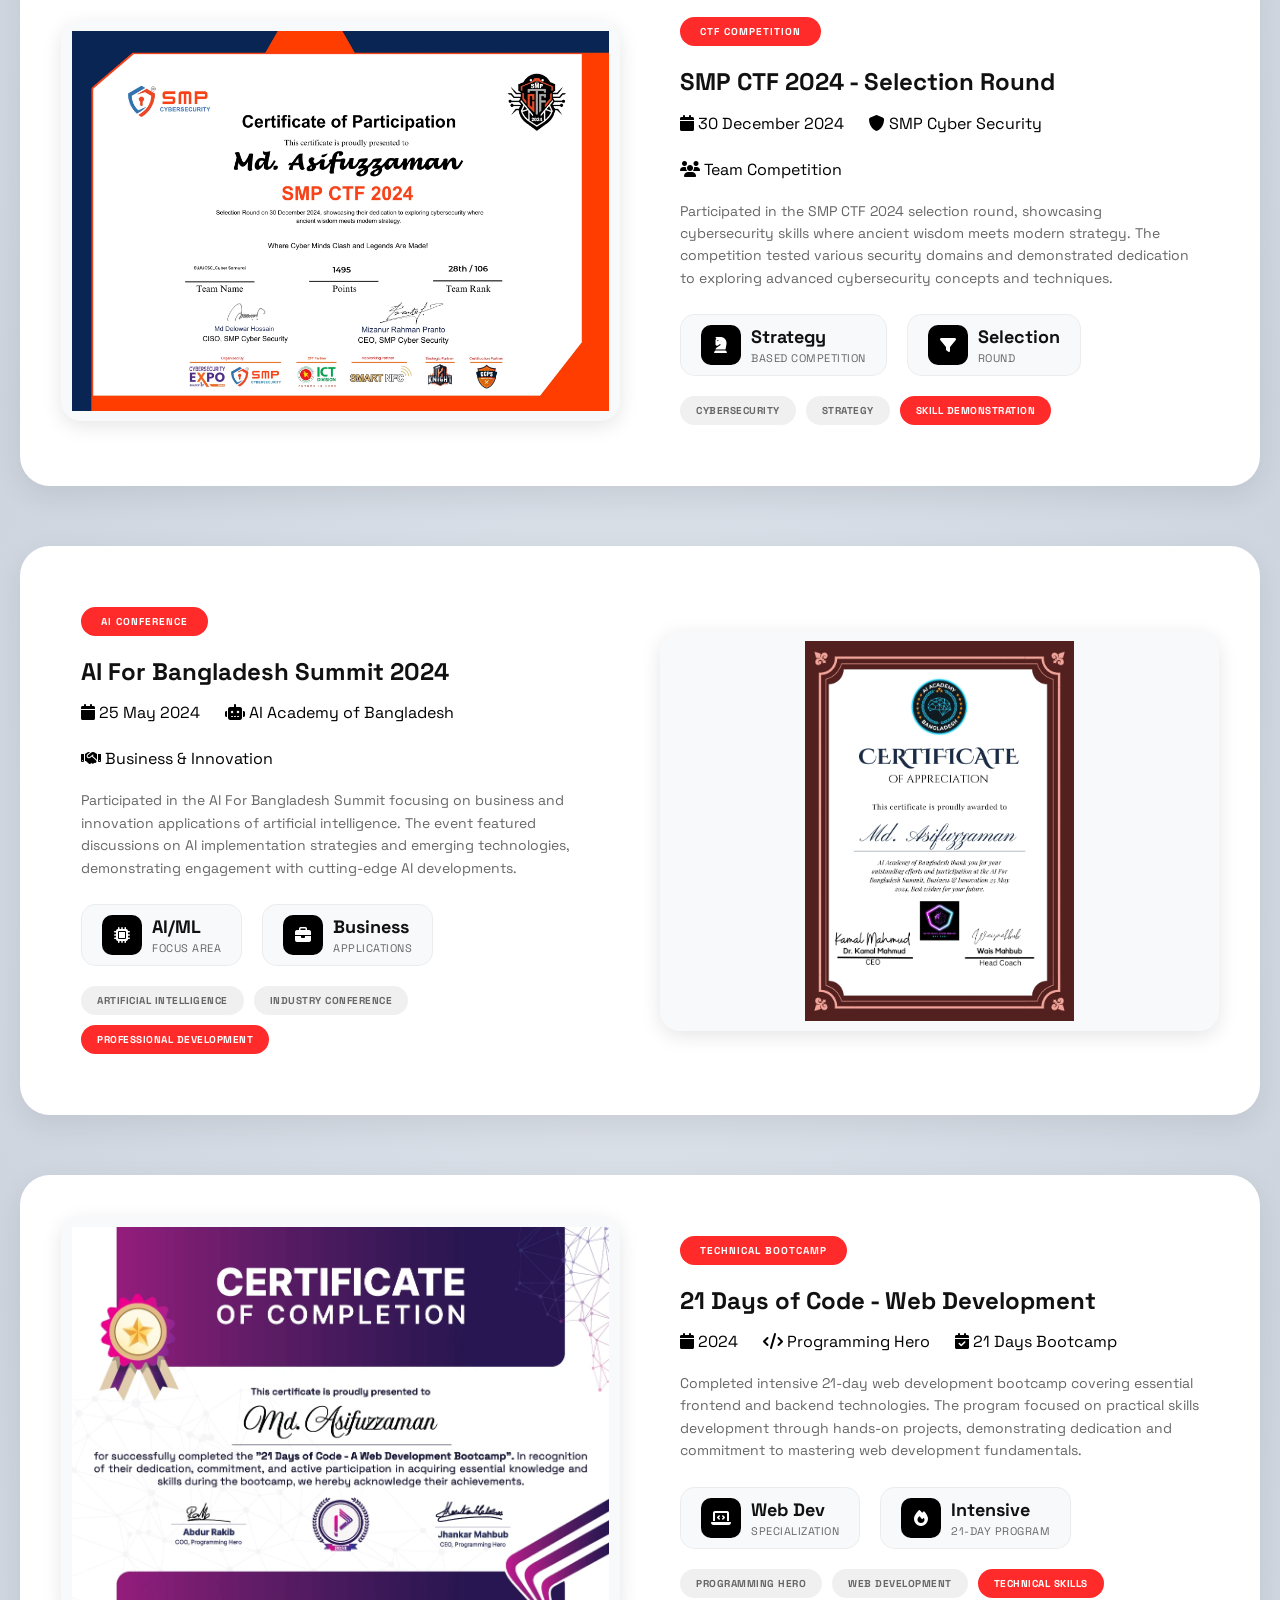
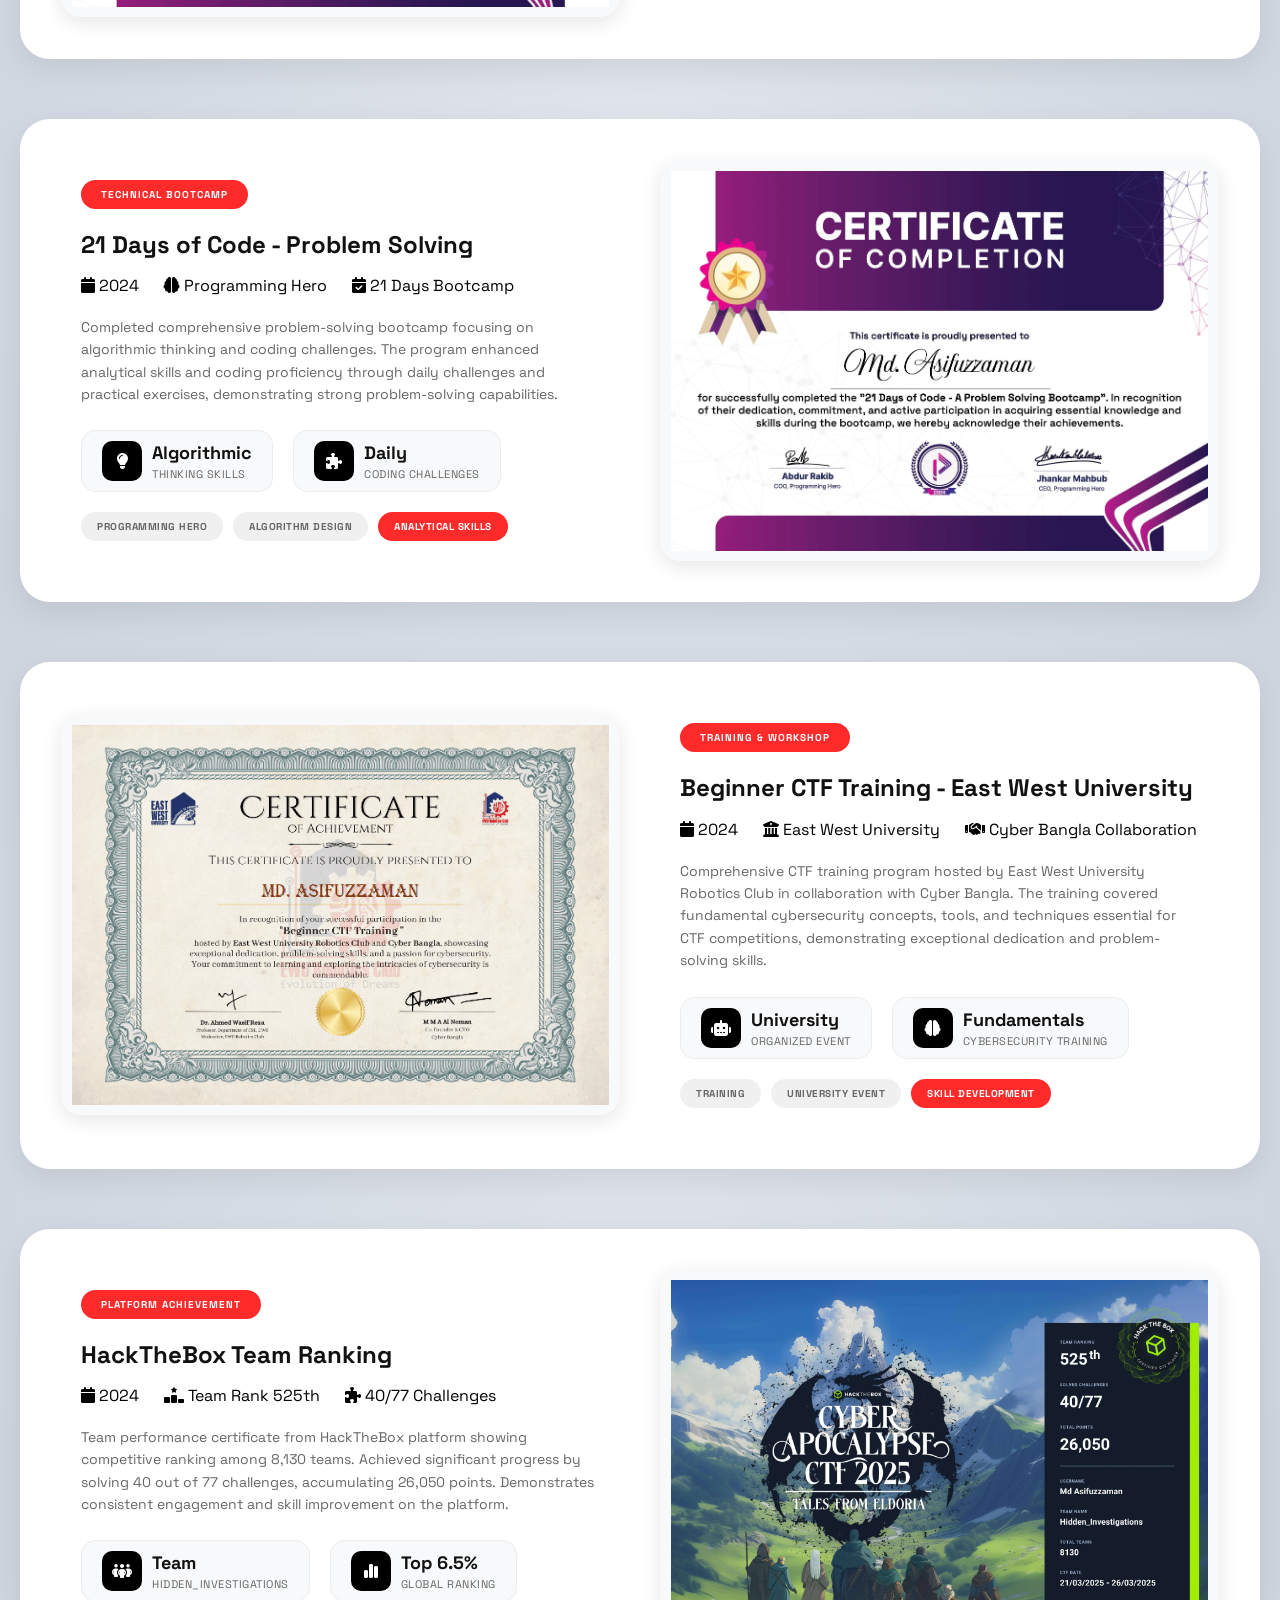
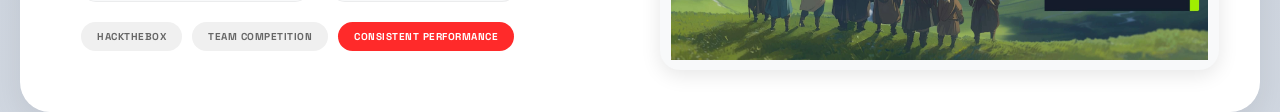
==== commit b7815617: "first commit" ====
--- a/certificates.html
+++ b/certificates.html
@@ -97,13 +97,13 @@
 <body>
     <!-- Loading Screen -->
     <div id="loadingScreen" class="loading-screen">
-        <div class="loading-content">
-            <div class="loading-spinner-large"></div>
-            <div class="loading-text">Loading Portfolio...</div>
-            <div class="loading-progress">
-                <div class="loading-progress-bar" id="loadingProgressBar"></div>
-            </div>
-            <div class="loading-percent" id="loadingPercent">0%</div>
+        <div class="loading-matrix">
+            <canvas id="matrixCanvas" class="matrix-canvas"></canvas>
+            <div class="loading-text-container">
+                <div id="loadingTerminal" class="loading-terminal">
+                    <div class="terminal-line"></div>
+                </div>
+            </div>
         </div>
     </div>
 
@@ -171,7 +171,7 @@
 
         <div class="certificates-container">
             <div class="certificate-item" data-cert-id="phoenix-ctf-2025">
-                <div class="certificate-image-container" onclick="openLightbox('phoenix-ctf-2025')">
+                <div class="certificate-image-container">
                     <img src="./assets/certificates/Phoenix CTF 2025.webp" alt="Phoenix Summit CTF 2025 Certificate"
                         class="certificate-image">
                     <div class="image-overlay">
@@ -232,7 +232,7 @@
             </div>
 
             <div class="certificate-item" data-cert-id="vishwactf-2025">
-                <div class="certificate-image-container" onclick="openLightbox('vishwactf-2025')">
+                <div class="certificate-image-container">
                     <img src="./assets/certificates/VishwaCTF.webp" alt="VishwaCTF Certificate"
                         class="certificate-image">
                     <div class="image-overlay">
@@ -292,7 +292,7 @@
             </div>
 
             <div class="certificate-item" data-cert-id="bcs-ict-fest-2025">
-                <div class="certificate-image-container" onclick="openLightbox('bcs-ict-fest-2025')">
+                <div class="certificate-image-container">
                     <img src="./assets/certificates/BCS ICT FEST.webp" alt="BCS ICT FEST Certificate"
                         class="certificate-image">
                     <div class="image-overlay">
@@ -352,7 +352,7 @@
             </div>
 
             <div class="certificate-item" data-cert-id="nahamcon-2025">
-                <div class="certificate-image-container" onclick="openLightbox('nahamcon-2025')">
+                <div class="certificate-image-container">
                     <img src="./assets/certificates/NahamCon 2025.webp" alt="NahamCon 2025 Certificate"
                         class="certificate-image">
                     <div class="image-overlay">
@@ -412,7 +412,7 @@
             </div>
 
             <div class="certificate-item" data-cert-id="smp-ctf-2024">
-                <div class="certificate-image-container" onclick="openLightbox('smp-ctf-2024')">
+                <div class="certificate-image-container">
                     <img src="./assets/certificates/SMP CTF.webp" alt="SMP CTF Certificate" class="certificate-image">
                     <div class="image-overlay">
                         <span class="view-btn">
@@ -471,7 +471,7 @@
             </div>
 
             <div class="certificate-item" data-cert-id="ai-academy-2024">
-                <div class="certificate-image-container" onclick="openLightbox('ai-academy-2024')">
+                <div class="certificate-image-container">
                     <img src="./assets/certificates/Ai Academy.webp" alt="AI Academy Certificate"
                         class="certificate-image">
                     <div class="image-overlay">
@@ -531,7 +531,7 @@
             </div>
 
             <div class="certificate-item" data-cert-id="web-dev-bootcamp-2024">
-                <div class="certificate-image-container" onclick="openLightbox('web-dev-bootcamp-2024')">
+                <div class="certificate-image-container">
                     <img src="./assets/certificates/Web Development.webp" alt="Web Development Bootcamp Certificate"
                         class="certificate-image">
                     <div class="image-overlay">
@@ -591,7 +591,7 @@
             </div>
 
             <div class="certificate-item" data-cert-id="problem-solving-bootcamp-2024">
-                <div class="certificate-image-container" onclick="openLightbox('problem-solving-bootcamp-2024')">
+                <div class="certificate-image-container">
                     <img src="./assets/certificates/Problem Solving.webp" alt="Problem Solving Bootcamp Certificate"
                         class="certificate-image">
                     <div class="image-overlay">
@@ -651,7 +651,7 @@
             </div>
 
             <div class="certificate-item" data-cert-id="beginner-ctf-training-2024">
-                <div class="certificate-image-container" onclick="openLightbox('beginner-ctf-training-2024')">
+                <div class="certificate-image-container">
                     <img src="./assets/certificates/Beginner CTF Training.webp" alt="Beginner CTF Training Certificate"
                         class="certificate-image">
                     <div class="image-overlay">
@@ -712,7 +712,7 @@
             </div>
 
             <div class="certificate-item" data-cert-id="htb-certificate-2024">
-                <div class="certificate-image-container" onclick="openLightbox('htb-certificate-2024')">
+                <div class="certificate-image-container">
                     <img src="./assets/certificates/HTB Certificate.webp" alt="HackTheBox Certificate"
                         class="certificate-image">
                     <div class="image-overlay">
--- a/style.css
+++ b/style.css
@@ -5,6 +5,14 @@
     --text-primary: #111111;
     --text-secondary: #666666;
     --font-main: 'Space Grotesk', sans-serif;
+}
+
+@font-face {
+    font-family: 'Create Future';
+    src: url('./assets/fonts/Create_Future.otf') format('opentype');
+    font-weight: normal;
+    font-style: normal;
+    font-display: swap;
 }
 
 * {
@@ -42,78 +50,126 @@
     left: 0;
     width: 100%;
     height: 100%;
-    background: radial-gradient(circle at center, #e0e5ec 0%, #cdd4de 100%);
+    background: #000000;
     z-index: 10000;
     display: flex;
     align-items: center;
     justify-content: center;
-    transition: opacity 0.5s ease, visibility 0.5s ease;
-}
-
-.loading-screen.hide {
+    transition: transform 0.8s cubic-bezier(0.4, 0, 0.2, 1), opacity 0.5s ease;
+    transform-origin: center center;
+    overflow: hidden;
+}
+
+.loading-screen.zoom-out {
+    transform: scale(20);
     opacity: 0;
-    visibility: hidden;
-}
-
-.loading-content {
+    pointer-events: none;
+}
+
+.loading-matrix {
+    position: relative;
+    width: 100%;
+    height: 100%;
+    display: flex;
+    align-items: center;
+    justify-content: center;
+}
+
+.matrix-canvas {
+    position: absolute;
+    top: 0;
+    left: 0;
+    width: 100%;
+    height: 100%;
+    opacity: 0.3;
+    pointer-events: none;
+}
+
+.loading-text-container {
+    position: relative;
+    z-index: 10001;
     text-align: center;
-    padding: 40px;
-    background: white;
-    border-radius: 30px;
-    box-shadow: 0 10px 30px rgba(0, 0, 0, 0.08);
-    border: 1px solid rgba(0, 0, 0, 0.1);
-    min-width: 300px;
-}
-
-.loading-spinner-large {
-    width: 60px;
-    height: 60px;
-    margin: 0 auto 20px;
-    border: 4px solid #f0f0f0;
-    border-top: 4px solid var(--accent-red);
-    border-radius: 50%;
-    animation: spin 1s linear infinite;
-}
-
-.loading-text {
-    font-size: 18px;
-    font-weight: 700;
-    color: var(--text-primary);
-    margin-bottom: 20px;
-    text-transform: uppercase;
+}
+
+.loading-terminal {
+    font-family: 'Create Future';
+    font-size: 2.5rem;
+    font-weight: 700;
+    color: var(--accent-red);
     letter-spacing: 2px;
-}
-
-.loading-progress {
-    width: 250px;
-    height: 4px;
-    background: #f0f0f0;
-    border-radius: 2px;
+    white-space: nowrap;
     overflow: hidden;
-    margin: 0 auto 10px;
-}
-
-.loading-progress-bar {
-    width: 0%;
-    height: 100%;
-    background: var(--accent-red);
-    border-radius: 2px;
-    transition: width 0.3s ease;
-}
-
-.loading-percent {
-    font-size: 12px;
-    color: var(--text-secondary);
-    letter-spacing: 1px;
-}
-
-@keyframes spin {
+    border-right: 3px solid #ff2a2a;
+    animation: blinkCursor 0.75s step-end infinite;
+    transition: all 0.3s ease;
+}
+
+.terminal-line {
+    display: inline-block;
+    animation: fadeInUp 0.5s ease;
+    transition: all 0.3s ease;
+}
+
+.terminal-line.final-text {
+    font-size: 4rem;
+    animation: pulseText 1s ease-in-out;
+}
+
+body.loading-active {
+    overflow: hidden;
+    height: 100vh;
+}
+
+@keyframes pulseText {
     0% {
-        transform: rotate(0deg);
+        transform: scale(1);
+        opacity: 1;
+    }
+
+    50% {
+        transform: scale(1.05);
+        text-shadow: 0 0 20px rgba(255, 42, 42, 0.8);
     }
 
     100% {
-        transform: rotate(360deg);
+        transform: scale(1);
+        opacity: 1;
+    }
+}
+
+@keyframes blinkCursor {
+
+    0%,
+    100% {
+        border-color: var(--accent-red);
+    }
+
+    50% {
+        border-color: transparent;
+    }
+}
+
+@keyframes fadeInUp {
+    from {
+        opacity: 0;
+        transform: translateY(20px);
+    }
+
+    to {
+        opacity: 1;
+        transform: translateY(0);
+    }
+}
+
+@keyframes zoomOut {
+    0% {
+        transform: scale(1);
+        opacity: 1;
+    }
+
+    100% {
+        transform: scale(20);
+        opacity: 0;
     }
 }
 
@@ -140,10 +196,10 @@
 /* ==================== SCROLL ANIMATION INDICATOR ==================== */
 .scroll-animation {
     position: fixed;
-    right: -14px;
-    width: 100px;
-    height: 100px;
-    z-index: 9999;
+    right: 2px;
+    width: 70px;
+    height: 70px;
+    z-index: 1;
     pointer-events: none;
     will-change: top;
     transition: top 0.05s linear;
@@ -156,25 +212,13 @@
     display: block;
 }
 
-/* Desktop only - Show only on screens wider than 768px */
-@media (min-width: 769px) {
-    .scroll-animation {
-        display: block;
-    }
-}
-
-/* Mobile - Hide on screens 768px and below */
-@media (max-width: 768px) {
-    .scroll-animation {
-        display: none !important;
-    }
-}
+
 
 /* ==================== NAVBAR STYLES ==================== */
 .navbar {
     top: 20px;
     left: 50%;
-    z-index: 1000;
+    z-index: 1002;
     padding: 20px;
     display: flex;
     position: fixed;
@@ -207,7 +251,7 @@
 .hamburger-menu {
     gap: 4px;
     padding: 8px;
-    z-index: 1001;
+    z-index: 1002;
     display: none;
     cursor: pointer;
     flex-direction: column;
@@ -235,6 +279,7 @@
 .nav-links {
     flex: 1;
     gap: 15px;
+    z-index: 1002;
     display: flex;
     flex-wrap: wrap;
     align-items: center;
@@ -2728,7 +2773,7 @@
     opacity: 0;
     visibility: hidden;
     transition: all 0.3s ease;
-    z-index: 999;
+    z-index: 1000;
     box-shadow: 0 5px 15px rgba(0, 0, 0, 0.2);
 }
 
@@ -2842,6 +2887,12 @@
         width: 40px;
         height: 40px;
         border: 1px solid black;
+    }
+}
+
+@media (min-width: 769px) {
+    .scroll-animation {
+        display: block;
     }
 }
 
@@ -2872,7 +2923,7 @@
         box-shadow: 0 10px 30px rgba(0, 0, 0, 0.1);
         margin-top: 10px;
         display: none;
-        z-index: 1000;
+        z-index: 1002;
     }
 
     .nav-links.active {
@@ -2953,6 +3004,24 @@
     .tech-grid,
     .research-grid {
         grid-template-columns: 1fr;
+    }
+
+    .loading-terminal {
+        font-size: 1.5rem;
+        white-space: normal;
+        text-align: center;
+        padding: 0 20px;
+        border-right: none;
+        animation: none;
+    }
+
+    .loading-terminal.final-text {
+        font-size: 2rem;
+    }
+
+    .terminal-line {
+        display: block;
+        word-wrap: break-word;
     }
 
     .timeline-container::before {
@@ -2987,6 +3056,10 @@
         padding: 25px;
     }
 
+    .scroll-animation {
+        display: none !important;
+    }
+
     .certificate-item {
         grid-template-columns: 1fr;
         gap: 30px;
@@ -3331,6 +3404,14 @@
         font-size: 9px;
     }
 
+    .loading-terminal {
+        font-size: 1.2rem;
+    }
+
+    .loading-terminal.final-text {
+        font-size: 1.5rem;
+    }
+
     .tech-category,
     .research-card,
     .pub-item {
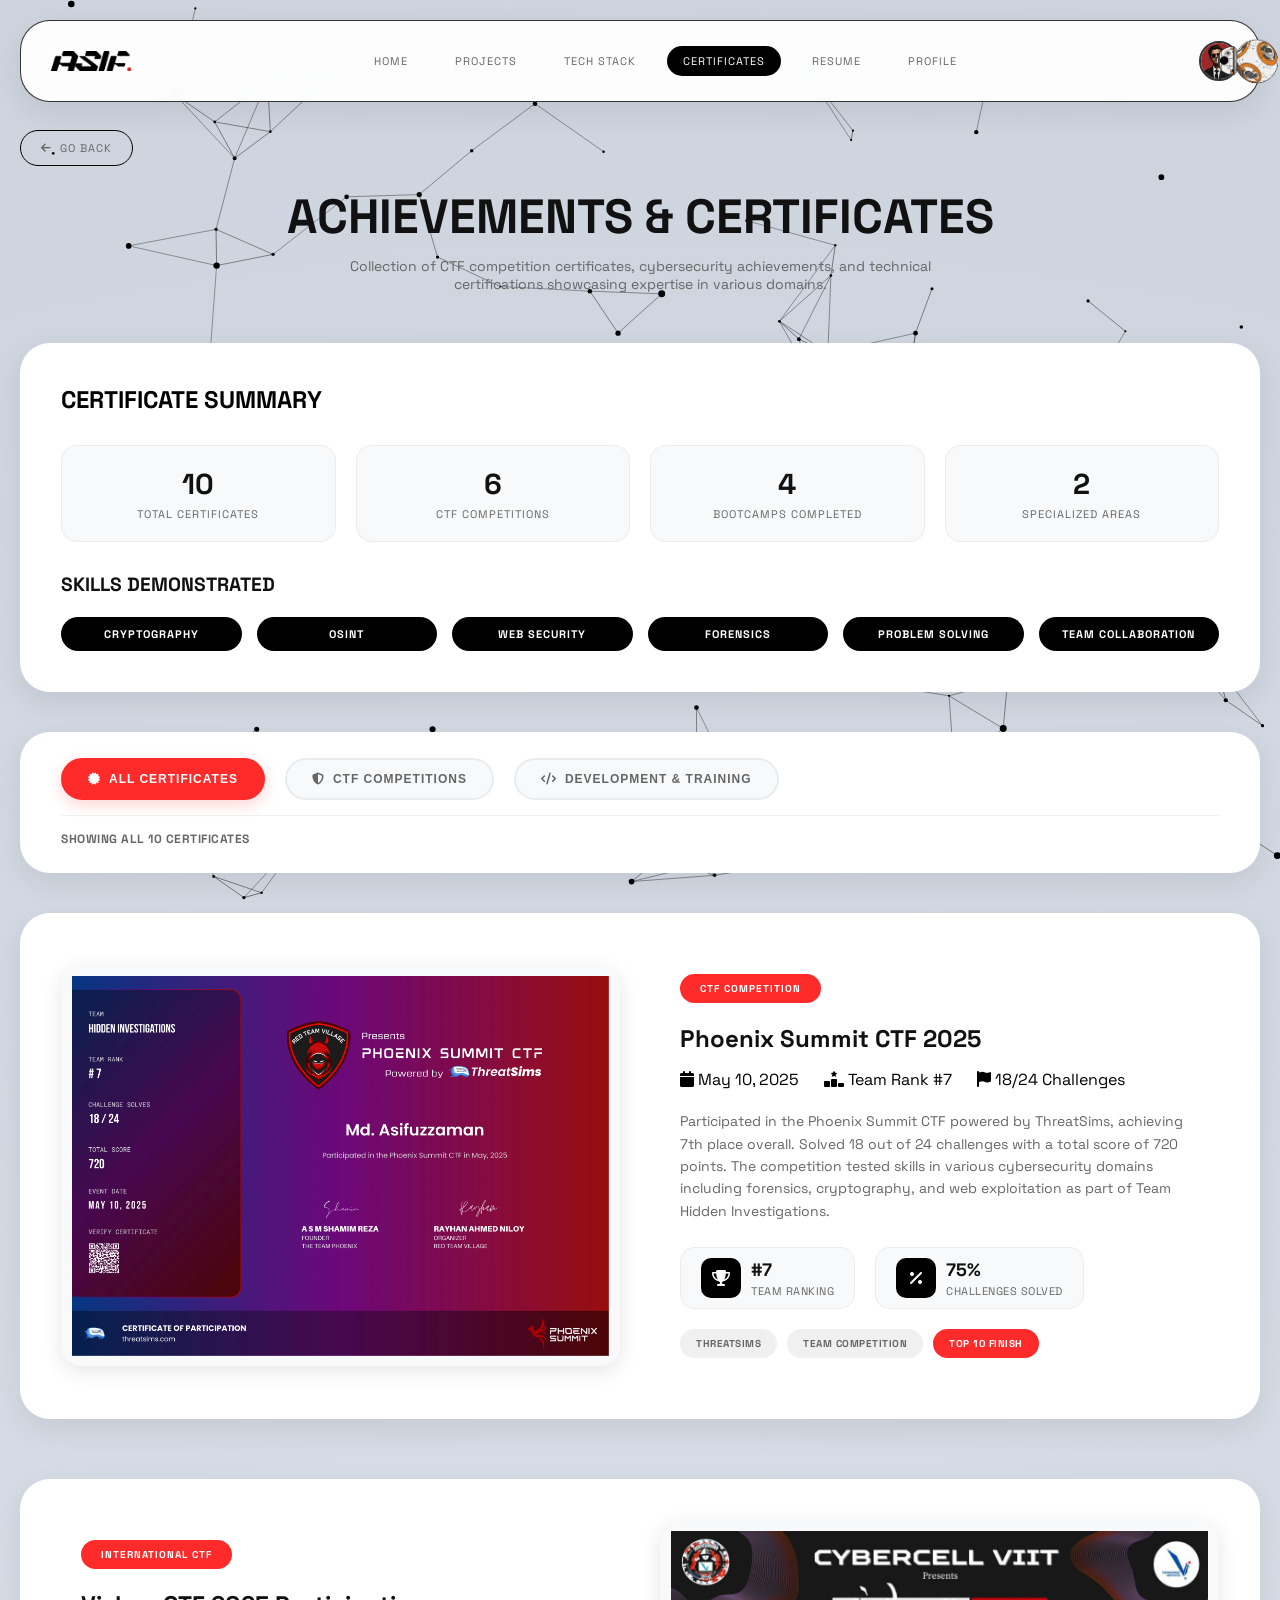
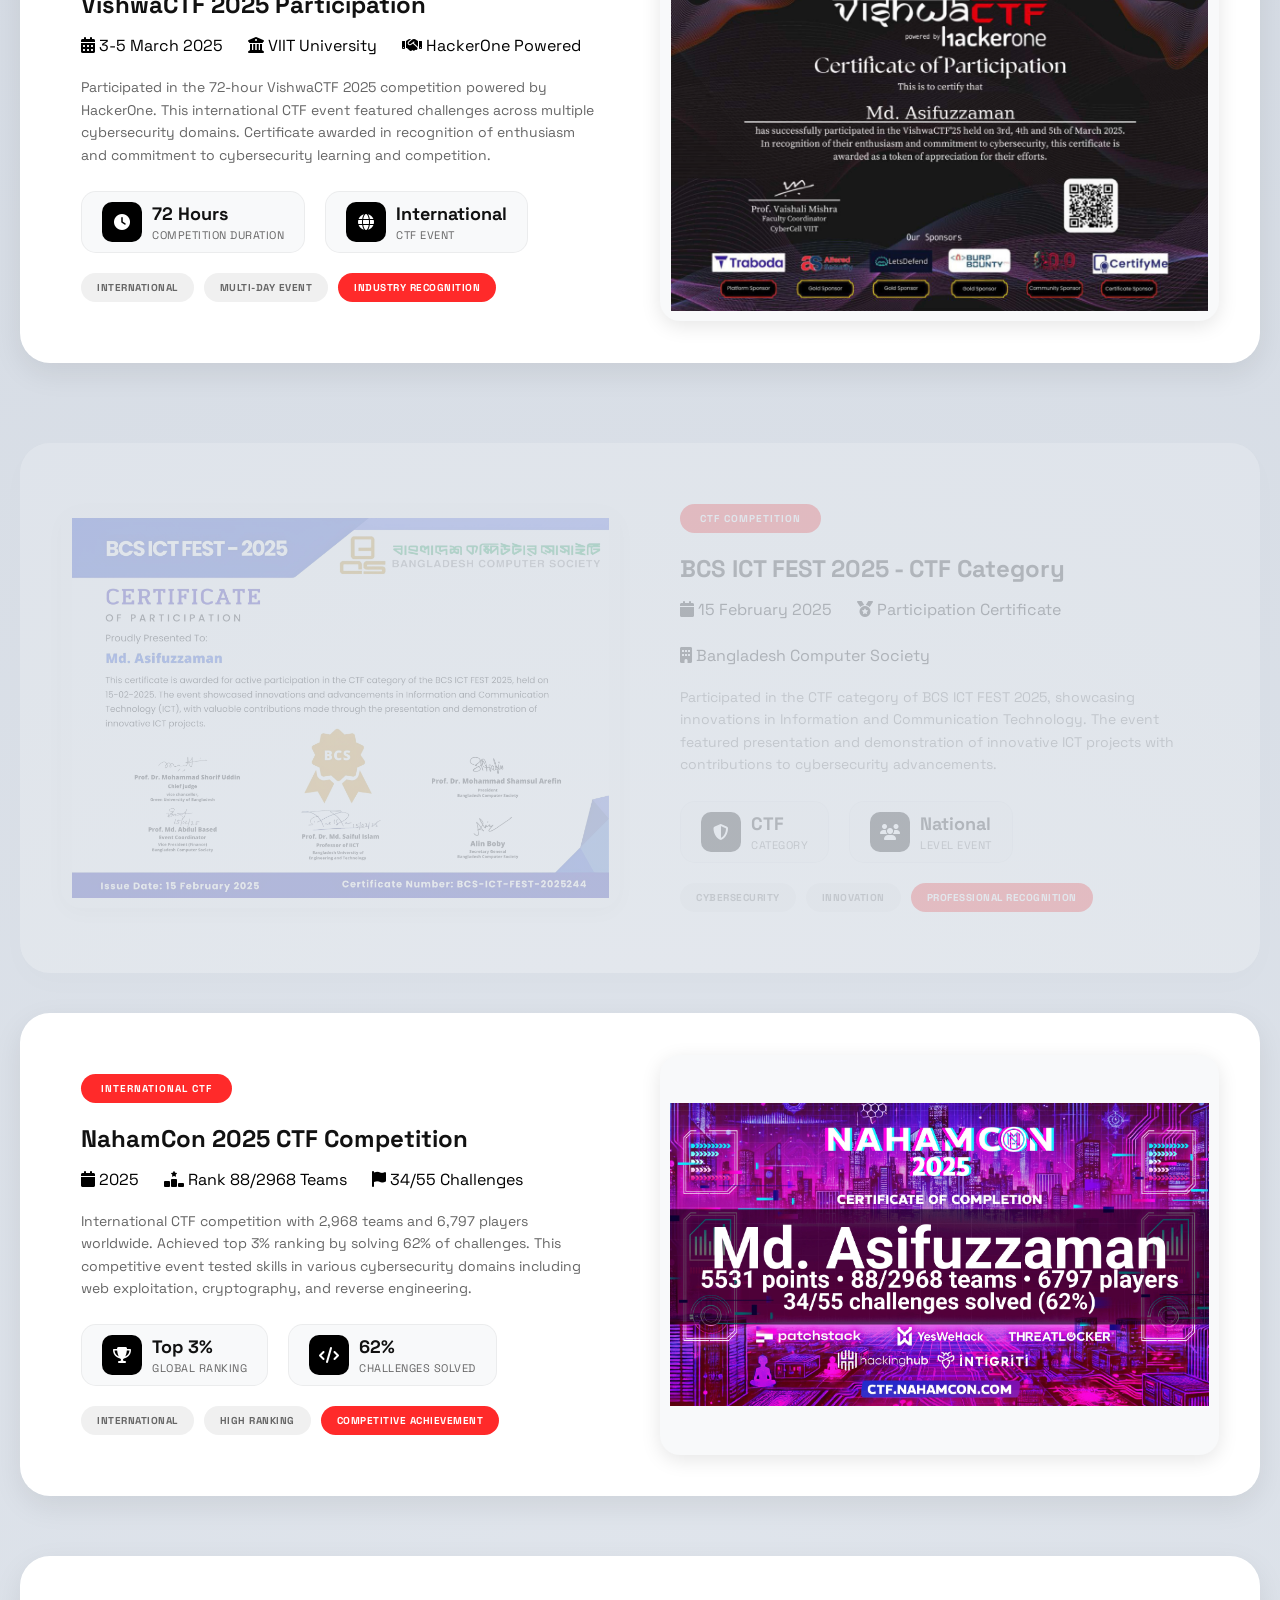
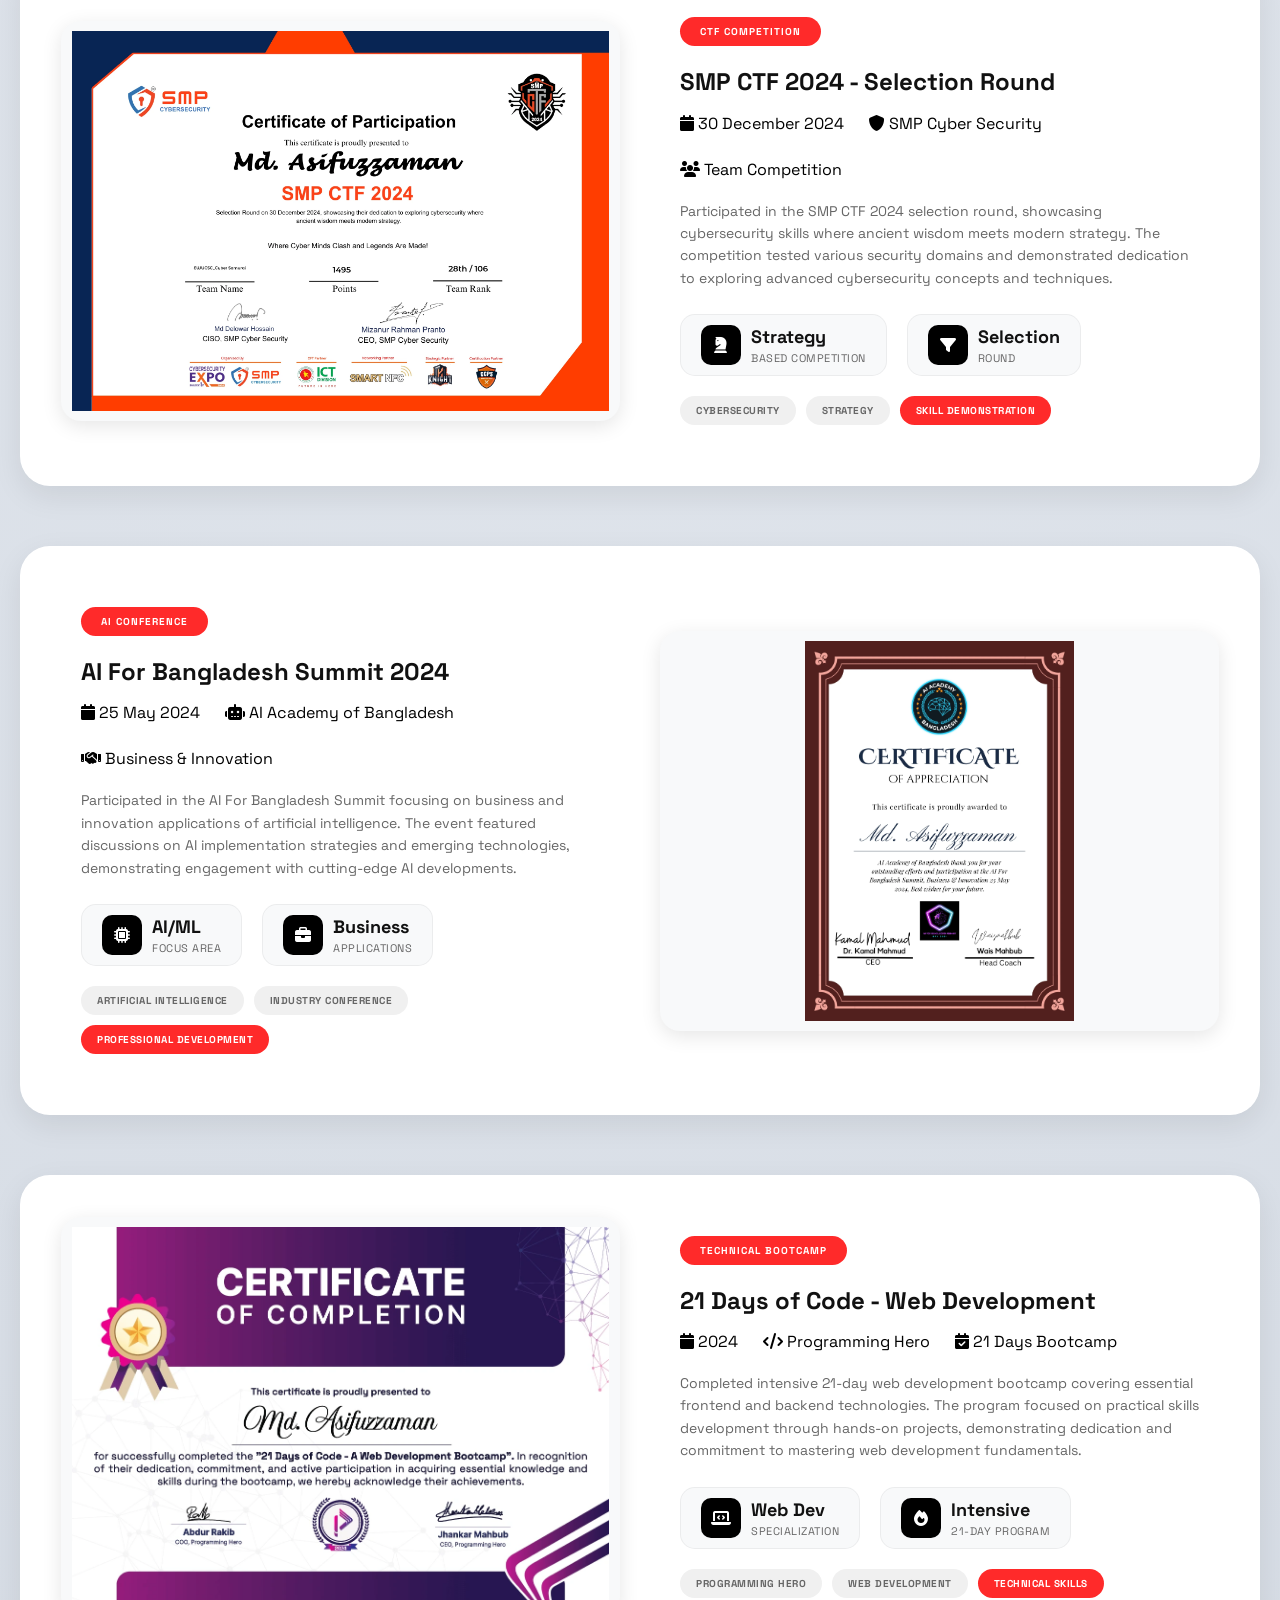
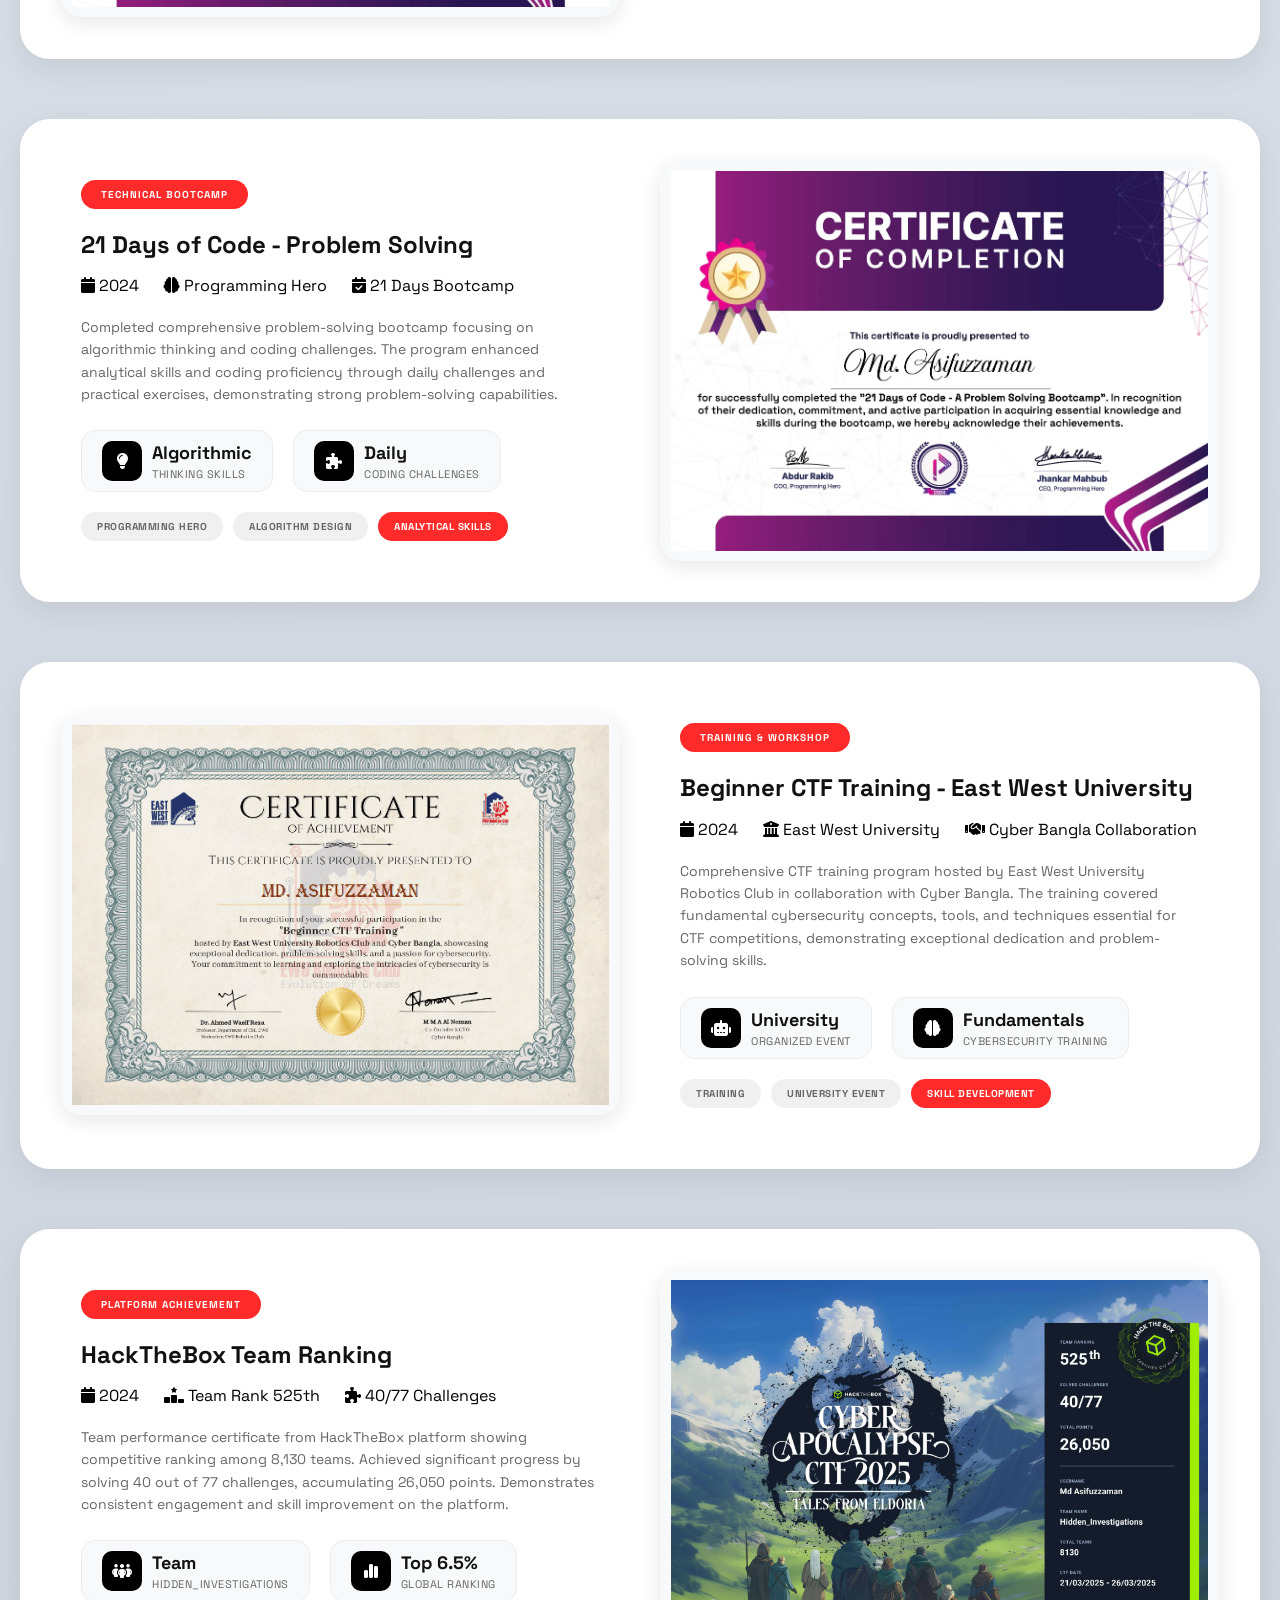
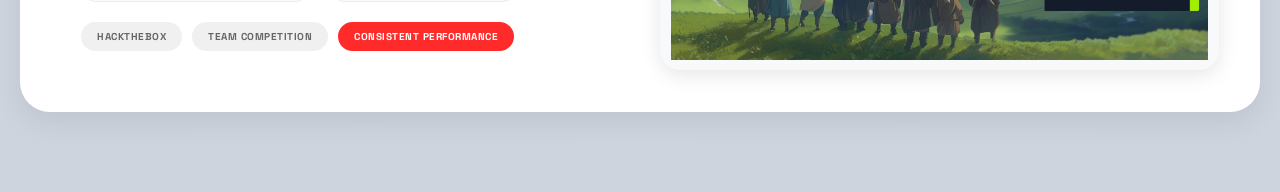
==== commit 8f14ba9f: "first commit" ====
--- a/certificates.html
+++ b/certificates.html
@@ -95,18 +95,6 @@
 </head>
 
 <body>
-    <!-- Loading Screen -->
-    <div id="loadingScreen" class="loading-screen">
-        <div class="loading-matrix">
-            <canvas id="matrixCanvas" class="matrix-canvas"></canvas>
-            <div class="loading-text-container">
-                <div id="loadingTerminal" class="loading-terminal">
-                    <div class="terminal-line"></div>
-                </div>
-            </div>
-        </div>
-    </div>
-
     <div class="main-container">
         <a href="javascript:history.back()" class="back-btn">
             <i class="fa-solid fa-arrow-left"></i> Go Back
--- a/style.css
+++ b/style.css
@@ -8,11 +8,11 @@
 }
 
 @font-face {
+    font-style: normal;
+    font-display: swap;
+    font-weight: normal;
     font-family: 'Create Future';
     src: url('./assets/fonts/Create_Future.otf') format('opentype');
-    font-weight: normal;
-    font-style: normal;
-    font-display: swap;
 }
 
 * {
@@ -39,138 +39,8 @@
     z-index: 1;
     margin: 0 auto;
     max-width: 1400px;
+    padding-top: 100px;
     position: relative;
-    padding-top: 100px;
-}
-
-/* ==================== LOADING SCREEN ==================== */
-.loading-screen {
-    position: fixed;
-    top: 0;
-    left: 0;
-    width: 100%;
-    height: 100%;
-    background: #000000;
-    z-index: 10000;
-    display: flex;
-    align-items: center;
-    justify-content: center;
-    transition: transform 0.8s cubic-bezier(0.4, 0, 0.2, 1), opacity 0.5s ease;
-    transform-origin: center center;
-    overflow: hidden;
-}
-
-.loading-screen.zoom-out {
-    transform: scale(20);
-    opacity: 0;
-    pointer-events: none;
-}
-
-.loading-matrix {
-    position: relative;
-    width: 100%;
-    height: 100%;
-    display: flex;
-    align-items: center;
-    justify-content: center;
-}
-
-.matrix-canvas {
-    position: absolute;
-    top: 0;
-    left: 0;
-    width: 100%;
-    height: 100%;
-    opacity: 0.3;
-    pointer-events: none;
-}
-
-.loading-text-container {
-    position: relative;
-    z-index: 10001;
-    text-align: center;
-}
-
-.loading-terminal {
-    font-family: 'Create Future';
-    font-size: 2.5rem;
-    font-weight: 700;
-    color: var(--accent-red);
-    letter-spacing: 2px;
-    white-space: nowrap;
-    overflow: hidden;
-    border-right: 3px solid #ff2a2a;
-    animation: blinkCursor 0.75s step-end infinite;
-    transition: all 0.3s ease;
-}
-
-.terminal-line {
-    display: inline-block;
-    animation: fadeInUp 0.5s ease;
-    transition: all 0.3s ease;
-}
-
-.terminal-line.final-text {
-    font-size: 4rem;
-    animation: pulseText 1s ease-in-out;
-}
-
-body.loading-active {
-    overflow: hidden;
-    height: 100vh;
-}
-
-@keyframes pulseText {
-    0% {
-        transform: scale(1);
-        opacity: 1;
-    }
-
-    50% {
-        transform: scale(1.05);
-        text-shadow: 0 0 20px rgba(255, 42, 42, 0.8);
-    }
-
-    100% {
-        transform: scale(1);
-        opacity: 1;
-    }
-}
-
-@keyframes blinkCursor {
-
-    0%,
-    100% {
-        border-color: var(--accent-red);
-    }
-
-    50% {
-        border-color: transparent;
-    }
-}
-
-@keyframes fadeInUp {
-    from {
-        opacity: 0;
-        transform: translateY(20px);
-    }
-
-    to {
-        opacity: 1;
-        transform: translateY(0);
-    }
-}
-
-@keyframes zoomOut {
-    0% {
-        transform: scale(1);
-        opacity: 1;
-    }
-
-    100% {
-        transform: scale(20);
-        opacity: 0;
-    }
 }
 
 /* ==================== CUSTOM SCROLLBAR ==================== */
@@ -180,8 +50,8 @@
 }
 
 ::-webkit-scrollbar-track {
+    border-radius: 10px;
     background: transparent;
-    border-radius: 10px;
 }
 
 ::-webkit-scrollbar-thumb {
@@ -195,21 +65,21 @@
 
 /* ==================== SCROLL ANIMATION INDICATOR ==================== */
 .scroll-animation {
-    position: fixed;
+    z-index: 1;
     right: 2px;
     width: 70px;
     height: 70px;
-    z-index: 1;
+    position: fixed;
+    will-change: top;
     pointer-events: none;
-    will-change: top;
     transition: top 0.05s linear;
 }
 
 .scroll-animation img {
     width: 100%;
     height: 100%;
+    display: block;
     object-fit: contain;
-    display: block;
 }
 
 
@@ -608,8 +478,8 @@
     overflow: hidden;
     min-height: 500px;
     position: relative;
+    border-radius: 30px;
     background: black;
-    border-radius: 30px;
     align-items: stretch;
 }
 
@@ -625,41 +495,46 @@
     filter: grayscale(0%);
 }
 
+.hero-image:hover .vertical-code {
+    color: black;
+    transition: color 0.3s ease;
+}
+
 .title-section h1 {
     font-size: 3rem;
     font-weight: 700;
-    color: var(--text-primary);
+    line-height: 1.1;
     margin-bottom: 5px;
-    line-height: 1.1;
+    color: var(--text-primary);
 }
 
 .title-section h2 {
+    font-weight: 400;
     font-size: 1.5rem;
-    font-weight: 400;
-    color: var(--text-secondary);
+    letter-spacing: 2px;
     margin-bottom: 15px;
     text-transform: uppercase;
-    letter-spacing: 2px;
+    color: var(--text-secondary);
 }
 
 .highlight {
+    font-weight: 700;
     color: var(--accent-red);
-    font-weight: 700;
 }
 
 .hero-content p {
     font-size: 14px;
-    color: var(--text-secondary);
     line-height: 1.5;
     margin-bottom: 15px;
+    color: var(--text-secondary);
 }
 
 .quick-stats {
+    gap: 10px;
+    width: 100%;
     display: grid;
+    margin: 20px 0;
     grid-template-columns: repeat(2, 1fr);
-    gap: 10px;
-    margin: 20px 0;
-    width: 100%;
 }
 
 .featured-tech {
@@ -667,20 +542,20 @@
 }
 
 .tech-tags {
-    display: flex;
     gap: 8px;
+    display: flex;
     flex-wrap: wrap;
     margin-top: 10px;
 }
 
 .tech-tag {
+    color: black;
+    font-size: 10px;
     padding: 6px 16px;
+    letter-spacing: 1px;
+    border-radius: 20px;
     background: #f0f0f0;
-    color: black;
-    border-radius: 20px;
-    font-size: 10px;
-    text-transform: uppercase;
-    letter-spacing: 1px;
+    text-transform: uppercase;
     transition: all 0.3s ease;
 }
 
@@ -691,66 +566,66 @@
 }
 
 .cta-section {
+    gap: 10px;
+    display: flex;
     margin-top: 20px;
-    display: flex;
-    gap: 10px;
 }
 
 .cta-btn {
+    font-size: 11px;
+    font-weight: 700;
     padding: 10px 24px;
     border-radius: 25px;
-    font-size: 11px;
-    text-transform: uppercase;
     letter-spacing: 1px;
-    font-weight: 700;
     text-decoration: none;
+    background: transparent;
+    text-transform: uppercase;
     transition: all 0.3s ease;
-    background: transparent;
     color: var(--text-primary);
     border: 1.5px solid black;
 }
 
 .cta-btn:hover {
+    color: white;
     background: black;
-    color: white;
     transform: translateY(-3px);
 }
 
 .hud-elements {
+    inset: 0;
+    padding: 20px;
     position: absolute;
-    inset: 0;
     pointer-events: none;
     color: rgba(255, 255, 255, 0.7);
-    padding: 20px;
 }
 
 .vertical-code {
+    top: 35%;
+    left: 20px;
+    font-size: 9px;
     position: absolute;
-    left: 20px;
-    top: 35%;
+    padding-left: 10px;
+    letter-spacing: 2px;
+    font-family: monospace;
+    color: var(--accent-red);
     writing-mode: vertical-rl;
     transform: rotate(180deg);
-    font-size: 9px;
-    letter-spacing: 2px;
     border-left: 1px solid rgba(255, 255, 255, 0.3);
-    padding-left: 10px;
+}
+
+.scrolling-numbers {
+    top: 60%;
+    left: 100px;
+    width: 60px;
+    opacity: 0.6;
+    height: 180px;
+    font-size: 8px;
+    overflow: hidden;
+    position: absolute;
+    white-space: nowrap;
     font-family: monospace;
-    color: var(--accent-red);
-}
-
-.scrolling-numbers {
-    position: absolute;
-    left: 100px;
-    top: 60%;
-    font-family: monospace;
-    font-size: 8px;
-    height: 180px;
-    width: 60px;
-    overflow: hidden;
-    opacity: 0.6;
     writing-mode: vertical-rl;
     transform: rotate(180deg);
-    white-space: nowrap;
     mask-image: linear-gradient(to bottom, transparent 0%, black 15px, black calc(100% - 15px), transparent 100%);
 }
 
@@ -760,95 +635,96 @@
 }
 
 .scrolling-numbers-track span {
+    opacity: 0.8;
+    padding: 2px 0;
     display: block;
+    line-height: 1.2;
     margin-bottom: 15px;
-    opacity: 0.8;
-    line-height: 1.2;
-    padding: 2px 0;
 }
 
 .circle-graphic {
+    top: 25%;
+    gap: 3px;
+    right: 50px;
+    display: flex;
+    font-size: 9px;
     position: absolute;
-    top: 25%;
-    right: 50px;
-    display: flex;
+    align-items: center;
     flex-direction: column;
-    align-items: center;
-    font-size: 9px;
     font-family: monospace;
 }
 
 .status-dot {
     width: 5px;
     height: 5px;
+    margin-top: 5px;
+    border-radius: 50%;
     background: var(--accent-red);
-    border-radius: 50%;
-    margin-top: 5px;
     animation: blink 0.8s infinite;
 }
 
 .red-box-label {
+    right: 25%;
+    bottom: 40px;
+    display: flex;
+    cursor: pointer;
+    padding: 10px 20px;
     position: absolute;
-    bottom: 40px;
-    right: 25%;
+    pointer-events: auto;
+    font-family: monospace;
+    flex-direction: column;
+    color: var(--accent-red);
+    transition: all 0.3s ease;
+    backdrop-filter: blur(5px);
     background: rgba(0, 0, 0, 0.5);
-    color: var(--accent-red);
-    padding: 10px 20px;
-    font-family: monospace;
-    display: flex;
-    flex-direction: column;
     border: 1px solid var(--accent-red);
-    backdrop-filter: blur(5px);
-    pointer-events: auto;
-    cursor: pointer;
-    transition: all 0.3s ease;
 }
 
 .red-box-label:hover {
+    transform: translateY(-2px);
     background: rgba(0, 0, 0, 0.7);
-    transform: translateY(-2px);
 }
 
 .red-box-label small {
+    opacity: 0.8;
     font-size: 8px;
-    opacity: 0.8;
     letter-spacing: 1px;
 }
 
 .project-category {
-    display: inline-block;
+    color: white;
+    font-size: 9px;
     padding: 6px 15px;
-    background: black;
-    color: white;
-    border-radius: 15px;
-    font-size: 9px;
-    text-transform: uppercase;
     letter-spacing: 1px;
     margin-bottom: 15px;
+    border-radius: 15px;
+    background: black;
+    display: inline-block;
+    text-transform: uppercase;
 }
 
 /* ==================== PROJECTS.HTML STYLES ==================== */
 .projects-container {
+    gap: 30px;
     display: grid;
-    grid-template-columns: repeat(auto-fill, minmax(350px, 1fr));
-    gap: 30px;
+    position: relative;
     margin-bottom: 60px;
     transition: min-height 0.3s ease;
-    position: relative;
+    grid-template-columns: repeat(auto-fill, minmax(350px, 1fr));
 }
 
 .project-card-detailed {
+    opacity: 1;
+    height: 100%;
+    display: flex;
+    overflow: hidden;
     background: white;
     border-radius: 20px;
-    overflow: hidden;
+    flex-direction: column;
+    transform: translateY(0);
+    border: 1px solid rgba(255, 255, 255, 0.9);
     box-shadow: 0 10px 30px rgba(0, 0, 0, 0.08);
     transition: opacity 0.3s ease, transform 0.3s ease, box-shadow 0.3s ease;
-    border: 1px solid rgba(255, 255, 255, 0.9);
-    display: flex;
-    flex-direction: column;
-    height: 100%;
-    opacity: 1;
-    transform: translateY(0);
 }
 
 .project-card-detailed:hover {
@@ -868,36 +744,36 @@
 .project-header h3 {
     font-size: 20px;
     font-weight: 700;
-    color: var(--text-primary);
     margin-bottom: 10px;
+    color: var(--text-primary);
 }
 
 .project-meta {
-    display: flex;
     gap: 15px;
+    display: flex;
+    flex-wrap: wrap;
     font-size: 11px;
-    text-transform: uppercase;
     letter-spacing: 0.5px;
-    color: var(--text-secondary);
-    flex-wrap: wrap;
+    text-transform: uppercase;
+    color: var(--text-secondary);
 }
 
 .project-content {
+    flex: 1;
     padding: 25px;
-    flex: 1;
 }
 
 .project-description {
-    text-align: justify;
     font-size: 13px;
-    color: var(--text-secondary);
     line-height: 1.6;
     margin-bottom: 20px;
+    text-align: justify;
+    color: var(--text-secondary);
 }
 
 .tech-stack {
-    display: flex;
     gap: 8px;
+    display: flex;
     flex-wrap: wrap;
     margin-bottom: 20px;
 }
@@ -909,10 +785,10 @@
 .features-title {
     font-size: 12px;
     font-weight: 700;
-    color: var(--text-primary);
     margin-bottom: 10px;
-    text-transform: uppercase;
     letter-spacing: 0.5px;
+    text-transform: uppercase;
+    color: var(--text-primary);
 }
 
 .features-list {
@@ -920,53 +796,53 @@
 }
 
 .features-list li {
+    font-size: 12px;
+    line-height: 1.5;
     position: relative;
     padding-left: 20px;
     margin-bottom: 8px;
-    font-size: 12px;
-    color: var(--text-secondary);
-    line-height: 1.5;
+    color: var(--text-secondary);
 }
 
 .features-list li:before {
+    left: 0;
     content: "→";
     position: absolute;
-    left: 0;
     color: var(--accent-red);
 }
 
 .project-links {
-    display: flex;
     gap: 10px;
+    display: flex;
     margin-top: 20px;
 }
 
 .project-link {
     flex: 1;
     padding: 10px;
+    font-size: 10px;
     text-align: center;
+    border-radius: 12px;
+    letter-spacing: 1px;
     text-decoration: none;
-    border-radius: 12px;
-    font-size: 10px;
-    text-transform: uppercase;
-    letter-spacing: 1px;
+    text-transform: uppercase;
     transition: all 0.3s ease;
 }
 
 .project-link.primary {
+    color: white;
     background: black;
-    color: white;
 }
 
 .project-link.primary:hover {
+    transform: translateY(-2px);
     background: var(--accent-red);
-    transform: translateY(-2px);
 }
 
 .project-link.secondary {
     background: transparent;
-    color: var(--text-primary);
     border: 1px solid #ddd;
+    color: var(--text-primary);
 }
 
 .project-link.secondary:hover {
@@ -976,35 +852,35 @@
 
 .project-stats {
     display: flex;
+    font-size: 10px;
+    margin-top: auto;
+    padding: 15px 25px;
+    letter-spacing: 0.5px;
+    background: #f8f9fa;
+    text-transform: uppercase;
+    color: var(--text-secondary);
     justify-content: space-between;
-    padding: 15px 25px;
-    background: #f8f9fa;
     border-top: 1px solid #f0f0f0;
-    font-size: 10px;
-    text-transform: uppercase;
-    letter-spacing: 0.5px;
-    color: var(--text-secondary);
-    margin-top: auto;
 }
 
 .project-stat {
+    flex: 1;
     text-align: center;
-    flex: 1;
 }
 
 .project-stat .number {
     display: block;
     font-size: 14px;
     font-weight: 700;
-    color: var(--text-primary);
     margin-bottom: 3px;
+    color: var(--text-primary);
 }
 
 .filter-section {
     display: flex;
+    align-items: center;
+    margin-bottom: 30px;
     flex-direction: column;
-    align-items: center;
-    margin-bottom: 30px;
 }
 
 .category-filters {
@@ -3006,24 +2882,6 @@
         grid-template-columns: 1fr;
     }
 
-    .loading-terminal {
-        font-size: 1.5rem;
-        white-space: normal;
-        text-align: center;
-        padding: 0 20px;
-        border-right: none;
-        animation: none;
-    }
-
-    .loading-terminal.final-text {
-        font-size: 2rem;
-    }
-
-    .terminal-line {
-        display: block;
-        word-wrap: break-word;
-    }
-
     .timeline-container::before {
         left: 20px;
     }
@@ -3209,6 +3067,10 @@
         width: 100%;
     }
 
+    .reveal-container {
+        display: none !important;
+    }
+
     .profile-content {
         padding: 25px;
     }
@@ -3404,14 +3266,6 @@
         font-size: 9px;
     }
 
-    .loading-terminal {
-        font-size: 1.2rem;
-    }
-
-    .loading-terminal.final-text {
-        font-size: 1.5rem;
-    }
-
     .tech-category,
     .research-card,
     .pub-item {
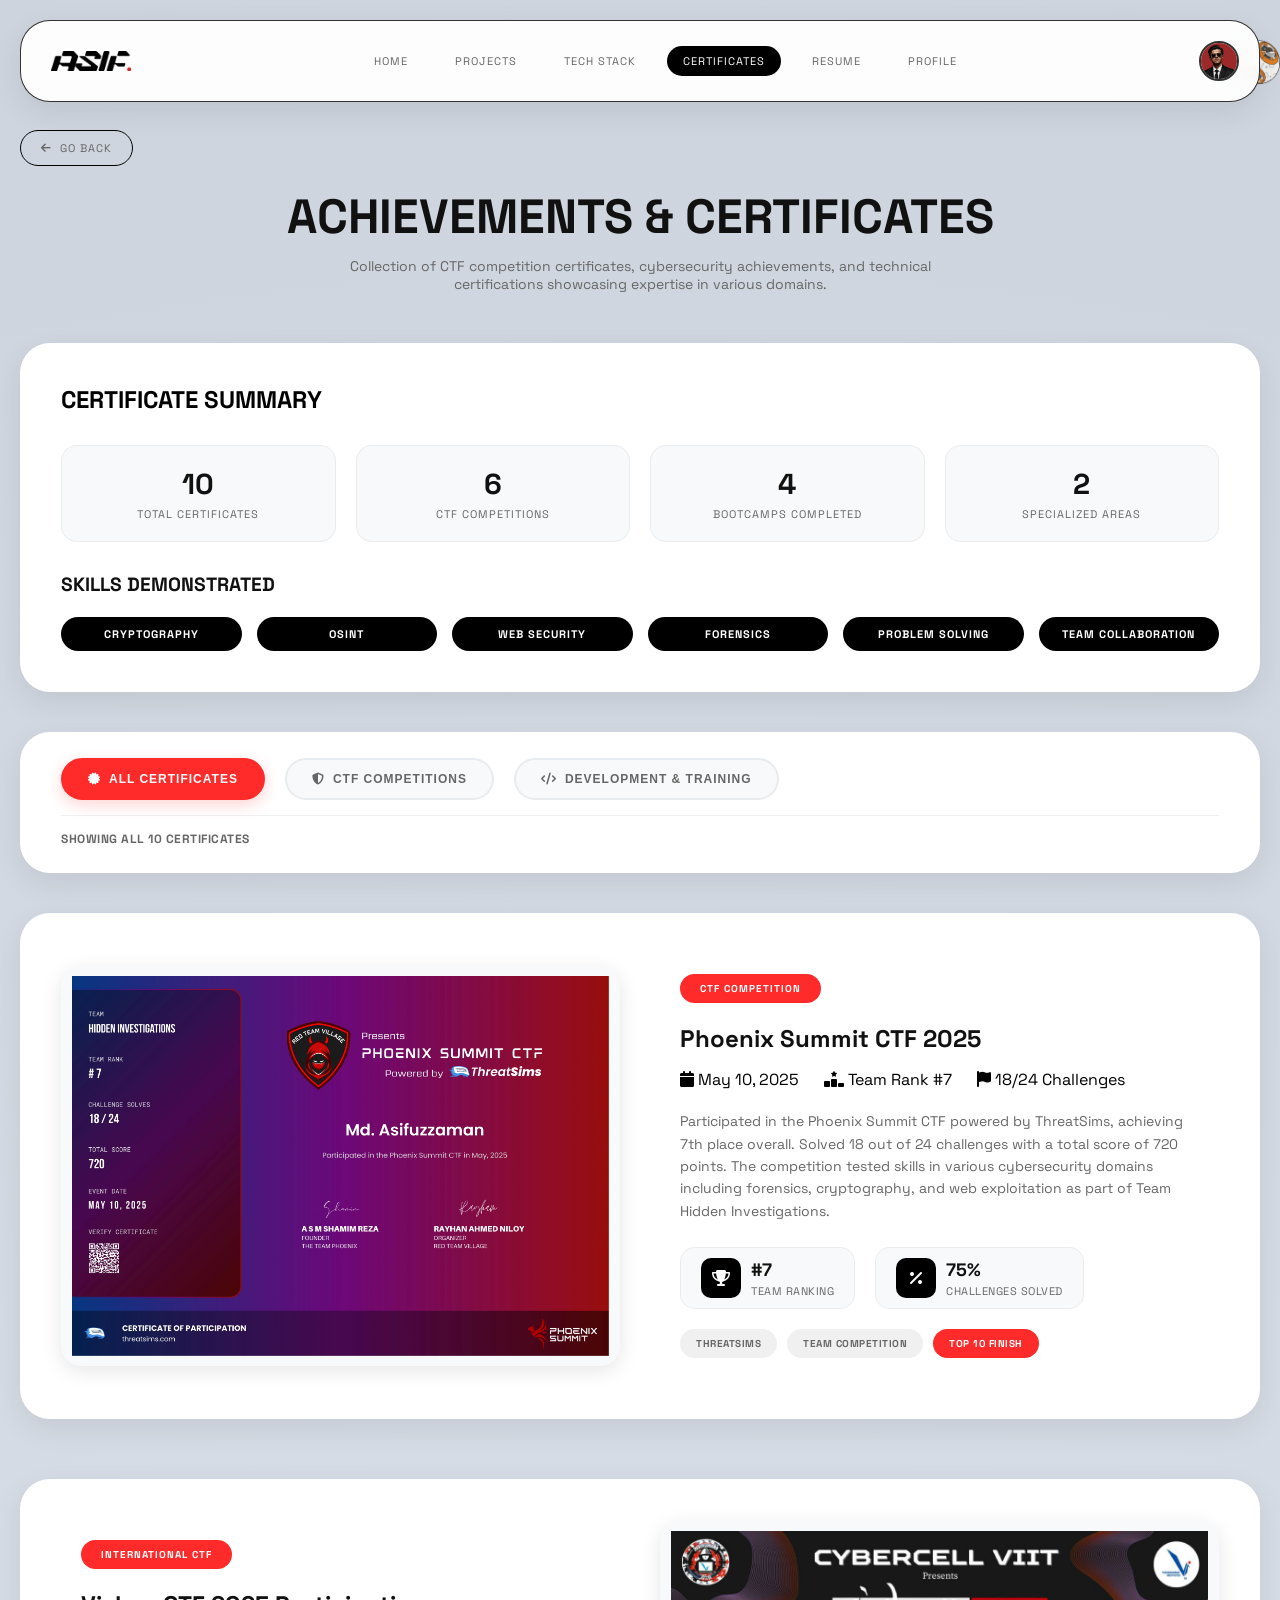
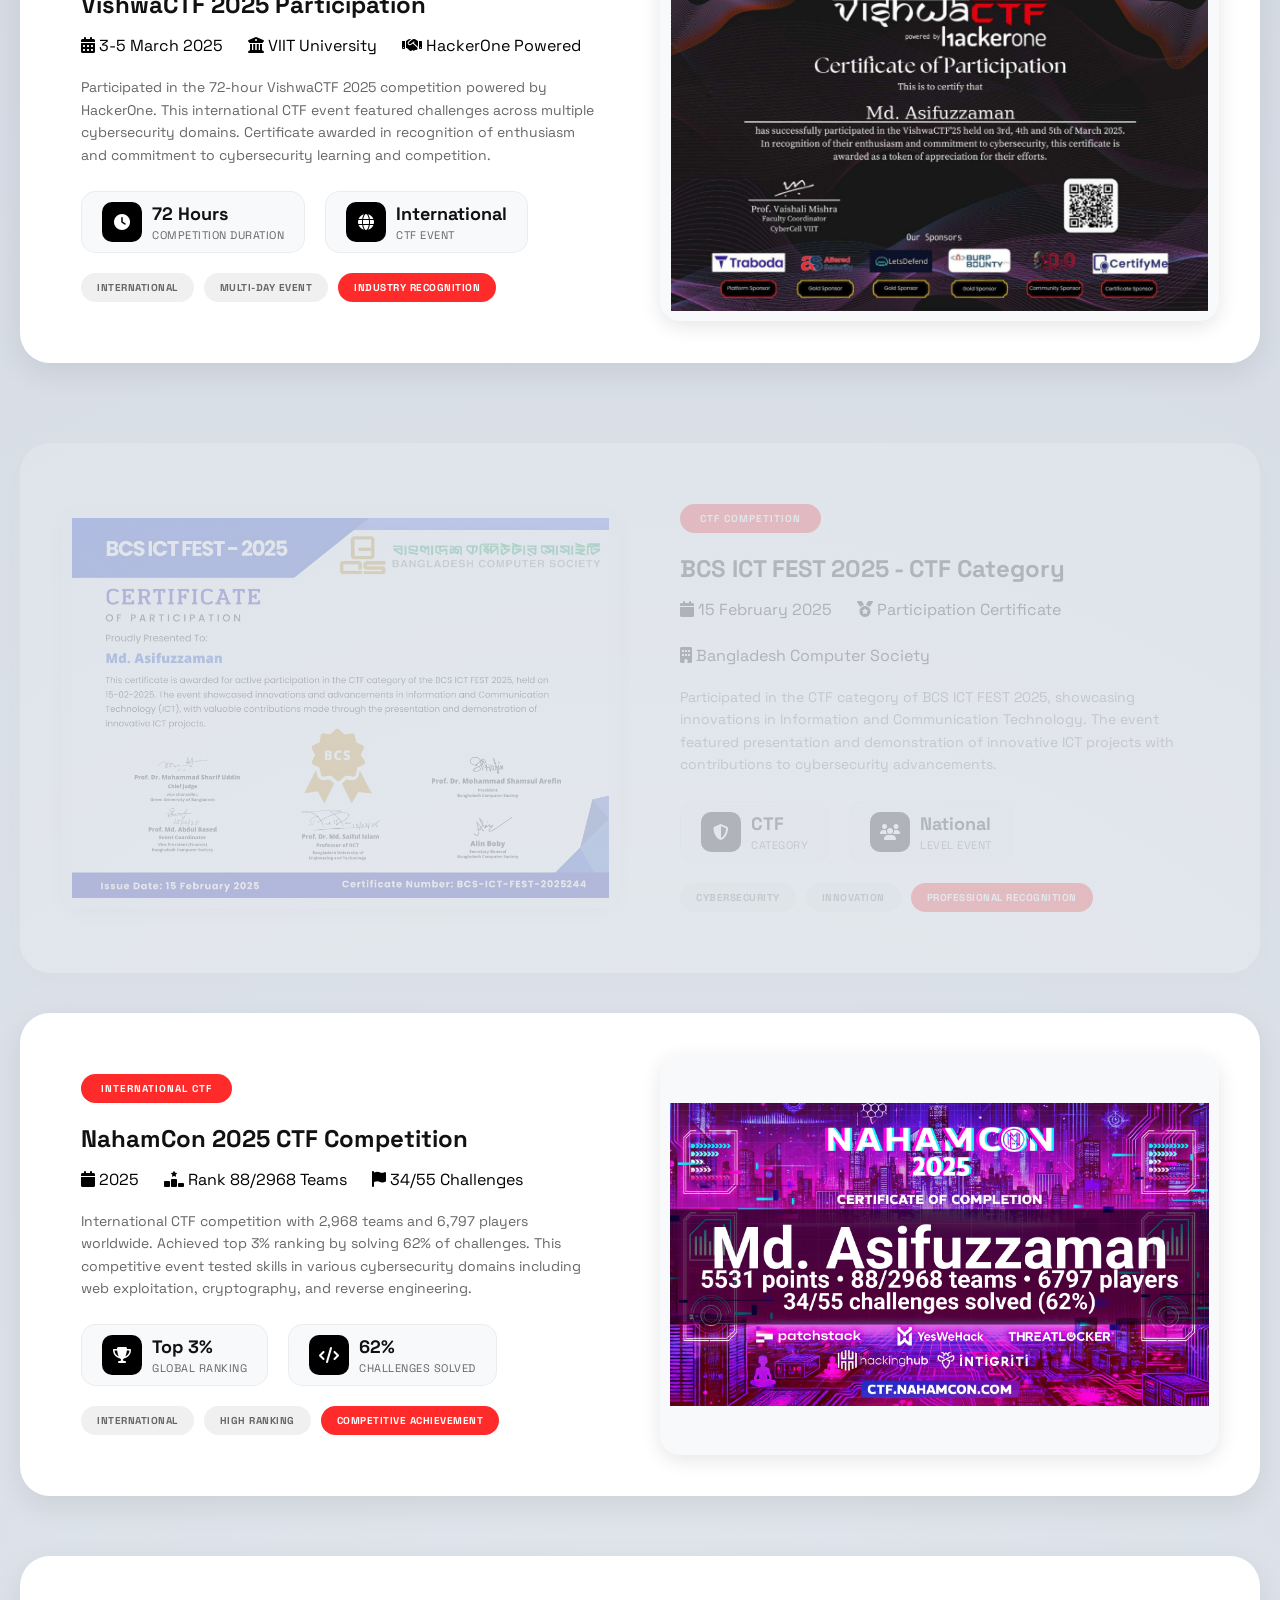
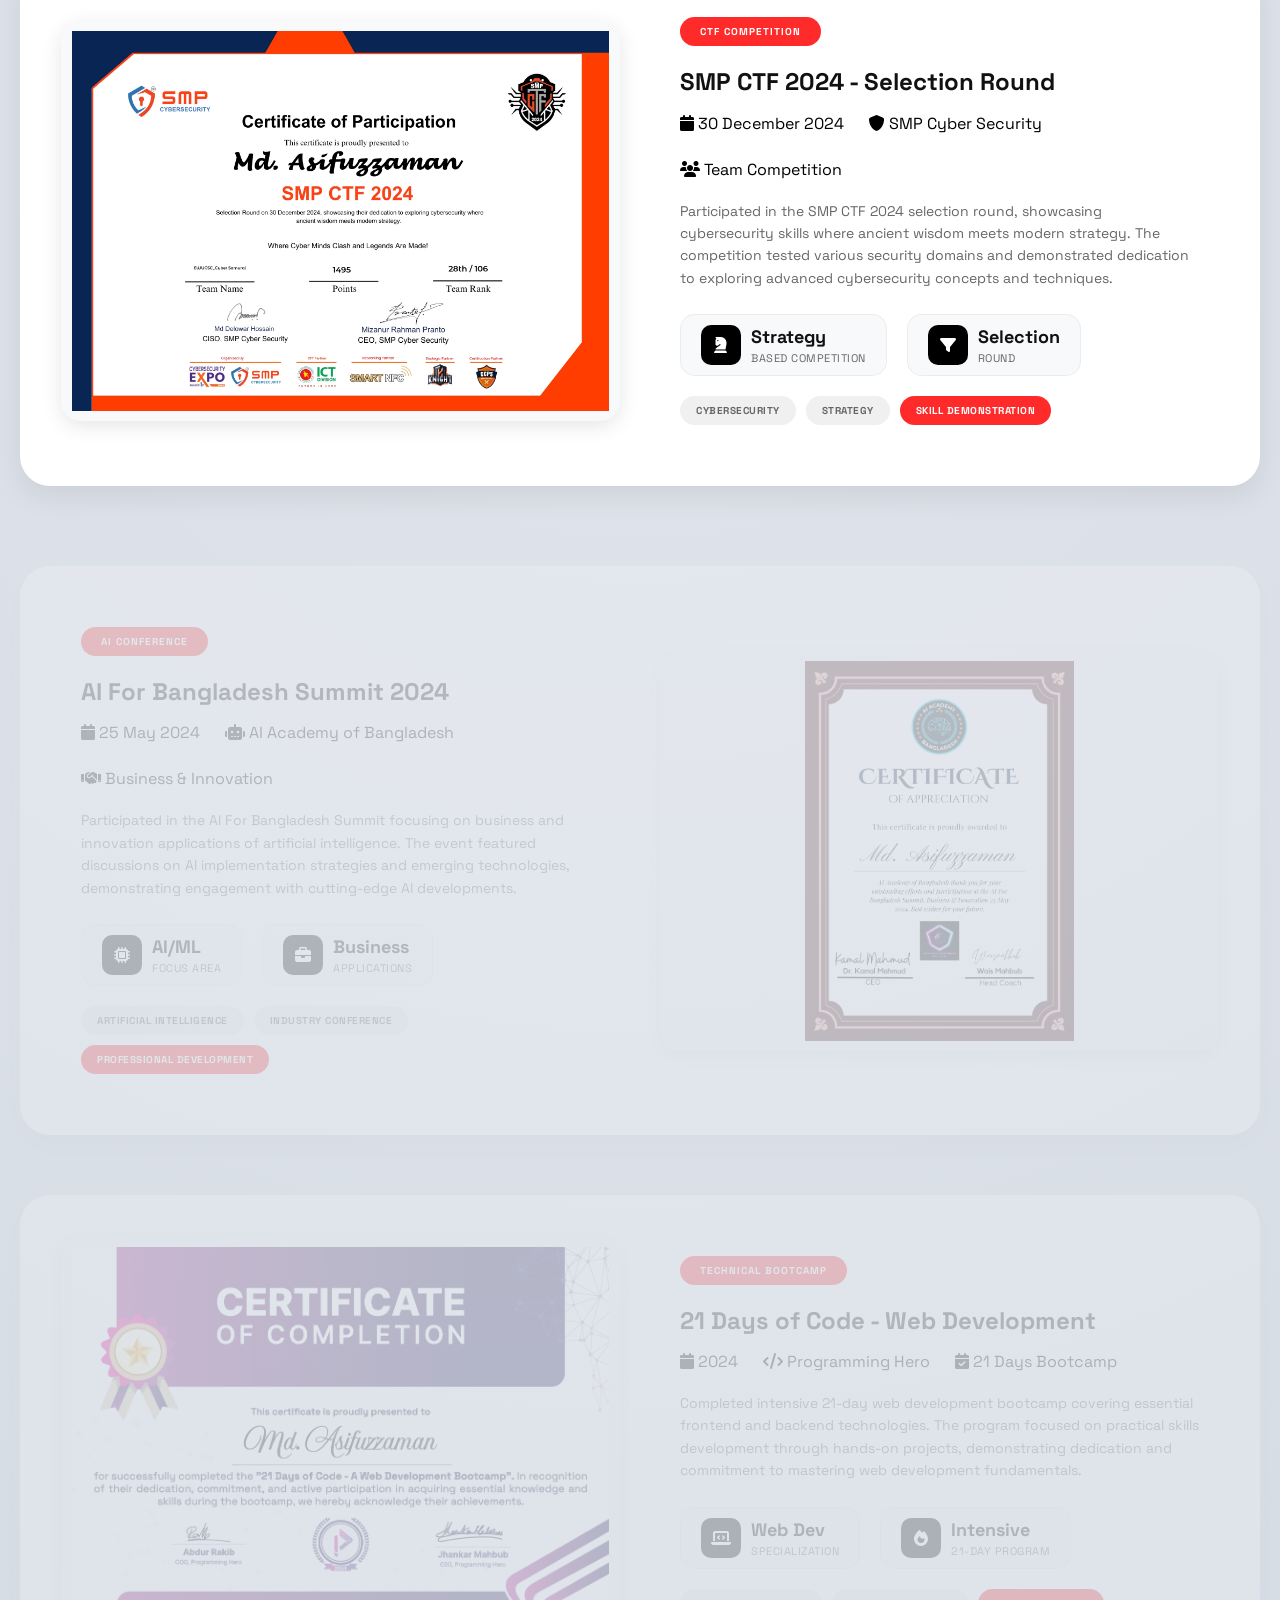
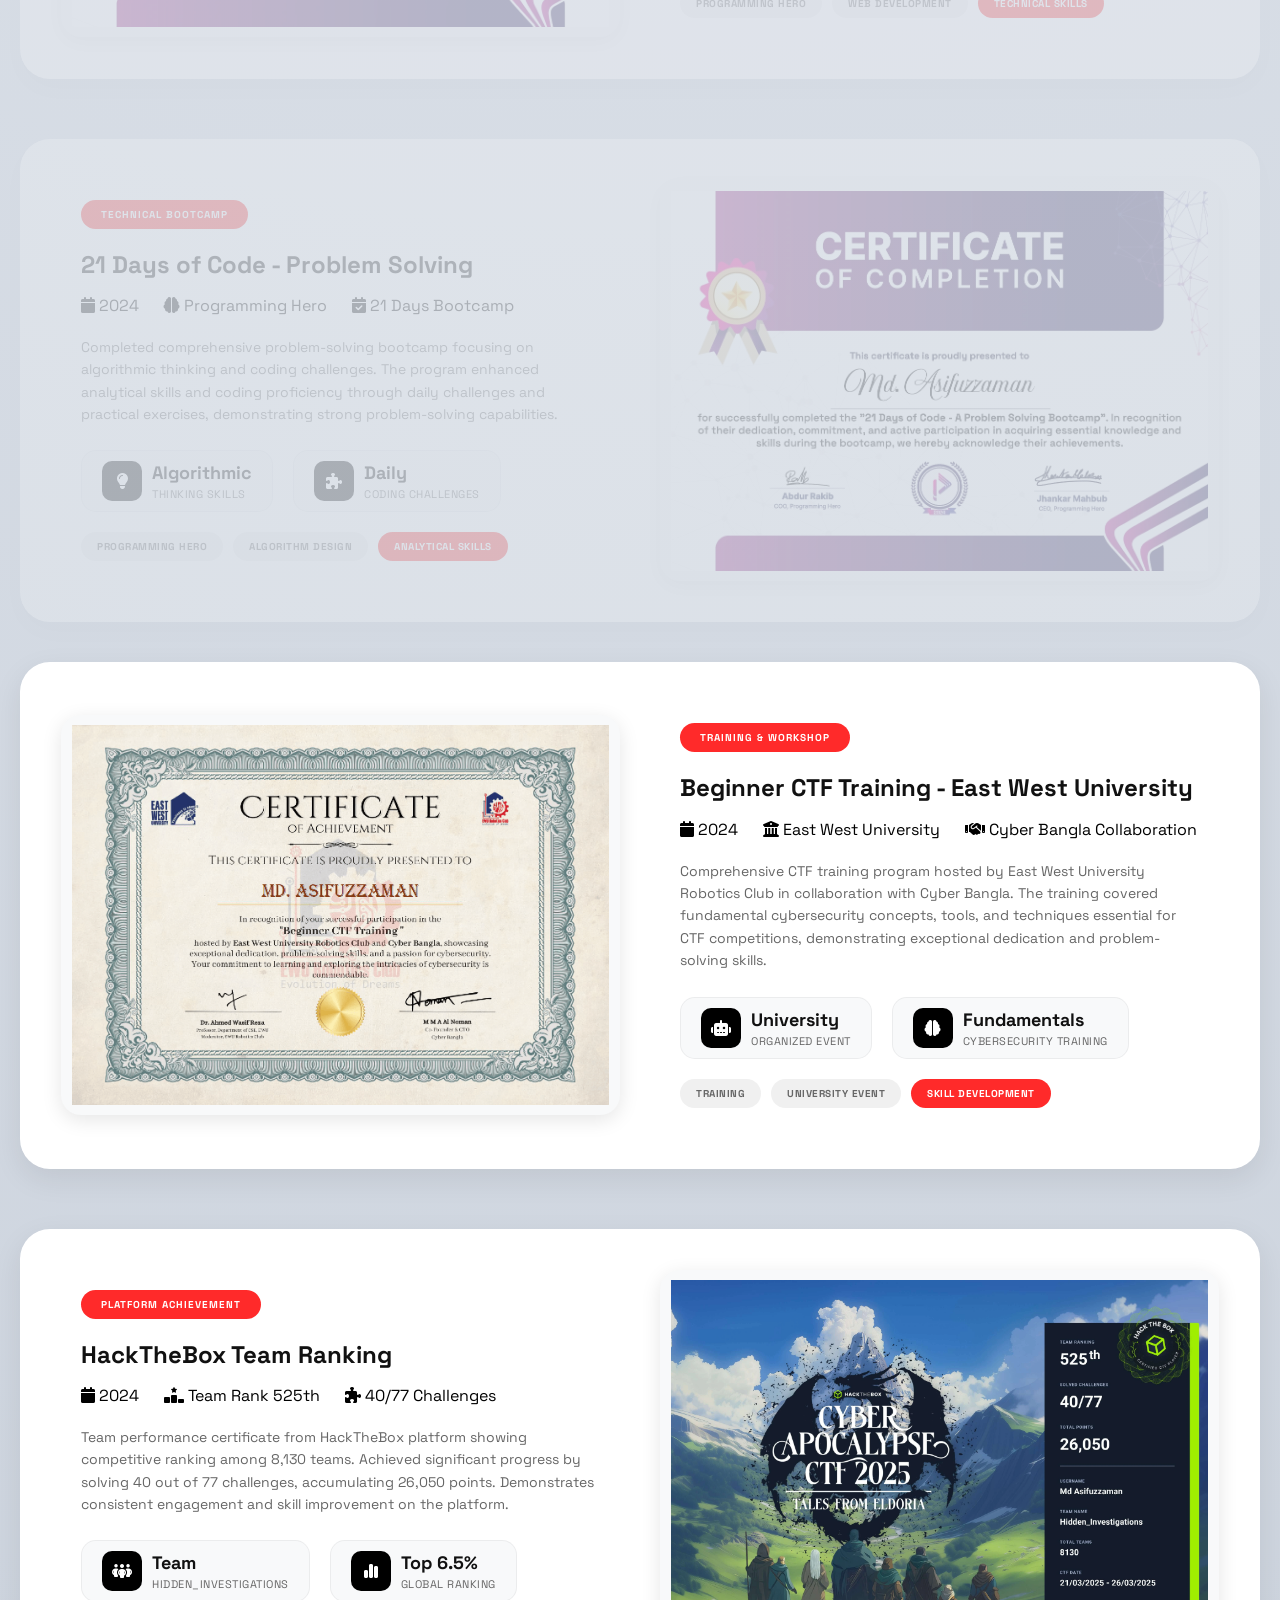
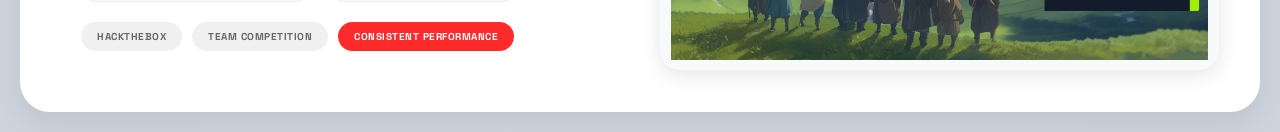
==== commit d287d0da: "first commit" ====
--- a/certificates.html
+++ b/certificates.html
@@ -776,6 +776,11 @@
             </div>
             <div id="imageCounter" class="image-counter"></div>
         </div>
+
+        <!-- Scroll Animation Indicator -->
+        <div id="scrollAnimation" class="scroll-animation">
+            <img id="scrollAnimationImg" alt="Scroll Animation">
+        </div>
     </div>
 
     <!-- Back to Top Button -->
@@ -784,11 +789,6 @@
     </button>
 
     <script src="script.js"></script>
-
-    <!-- Scroll Animation Indicator -->
-    <div id="scrollAnimation" class="scroll-animation">
-        <img id="scrollAnimationImg" alt="Scroll Animation">
-    </div>
 </body>
 
 </html>
--- a/style.css
+++ b/style.css
@@ -43,6 +43,230 @@
     position: relative;
 }
 
+/* ==================== CHAT BUBBLE ==================== */
+.chat-bubble {
+    position: fixed;
+    background: white;
+    color: black;
+    padding: 8px 16px;
+    border-radius: 20px;
+    font-size: 12px;
+    font-weight: 500;
+    white-space: nowrap;
+    z-index: 1002;
+    box-shadow: 0 5px 15px rgba(0, 0, 0, 0.2);
+    border: 1px solid var(--accent-red);
+    pointer-events: none;
+    animation: bubbleFade 2s ease-out forwards;
+    font-family: var(--font-main);
+}
+
+.chat-bubble::before {
+    content: '';
+    position: absolute;
+    bottom: -8px;
+    left: 50%;
+    transform: translateX(-50%);
+    border-width: 8px 8px 0 8px;
+    border-style: solid;
+    border-color: white transparent transparent transparent;
+}
+
+.chat-bubble::after {
+    content: '';
+    position: absolute;
+    bottom: -9px;
+    left: 50%;
+    transform: translateX(-50%);
+    border-width: 9px 9px 0 9px;
+    border-style: solid;
+    border-color: #ff9800 transparent transparent transparent;
+    z-index: -1;
+}
+
+@keyframes bubbleFade {
+    0% {
+        opacity: 0;
+        transform: translateY(10px);
+    }
+
+    15% {
+        opacity: 1;
+        transform: translateY(0);
+    }
+
+    85% {
+        opacity: 1;
+        transform: translateY(0);
+    }
+
+    100% {
+        opacity: 0;
+        transform: translateY(-10px);
+        display: none;
+    }
+}
+
+/* ==================== GAMES PAGE STYLES ==================== */
+.games-container {
+    max-width: 1200px;
+    margin: 0 auto;
+    display: grid;
+    grid-template-columns: repeat(auto-fill, minmax(350px, 1fr));
+    gap: 30px;
+    margin-bottom: 0;
+}
+
+.game-card {
+    background: white;
+    border-radius: 20px;
+    overflow: hidden;
+    box-shadow: 0 10px 30px rgba(0, 0, 0, 0.08);
+    border: 1px solid rgba(255, 255, 255, 0.9);
+    transition: all 0.3s ease;
+    cursor: pointer;
+    display: flex;
+    flex-direction: column;
+    height: 100%;
+}
+
+.game-card:hover {
+    transform: translateY(-10px);
+    box-shadow: 0 20px 40px rgba(0, 0, 0, 0.12);
+}
+
+.game-card-image {
+    position: relative;
+    height: 200px;
+    overflow: hidden;
+    background: linear-gradient(135deg, #1a1a2e, #16213e);
+    display: flex;
+    align-items: center;
+    justify-content: center;
+}
+
+.game-card-image img {
+    width: 100%;
+    height: 100%;
+    object-fit: cover;
+    transition: transform 0.5s ease;
+}
+
+.game-card:hover .game-card-image img {
+    transform: scale(1.05);
+}
+
+.game-card-image .game-placeholder {
+    width: 100%;
+    height: 100%;
+    display: flex;
+    align-items: center;
+    justify-content: center;
+    background: linear-gradient(135deg, #1a1a2e, #16213e);
+}
+
+.game-card-image .game-placeholder i {
+    font-size: 60px;
+    color: rgba(255, 255, 255, 0.8);
+}
+
+.game-card-image .game-icon-img {
+    width: 100px;
+    height: 100px;
+    object-fit: contain;
+}
+
+/* For white icons that need to be visible on dark background */
+.game-card-image .game-icon-img.white-icon {
+    filter: brightness(0) invert(1);
+}
+
+/* For colored icons - no filter, keep original colors */
+.game-card-image .game-icon-img.colored-icon {
+    filter: none;
+}
+
+.game-status-badge {
+    position: absolute;
+    top: 15px;
+    right: 15px;
+    padding: 6px 14px;
+    border-radius: 20px;
+    font-size: 10px;
+    font-weight: 700;
+    text-transform: uppercase;
+    letter-spacing: 1px;
+    backdrop-filter: blur(10px);
+    z-index: 2;
+}
+
+.game-status-badge.available {
+    background: rgba(0, 168, 107, 0.9);
+    color: white;
+}
+
+.game-status-badge.coming-soon {
+    background: rgba(255, 152, 0, 0.9);
+    color: white;
+}
+
+.game-card-content {
+    padding: 25px;
+    flex: 1;
+    display: flex;
+    flex-direction: column;
+}
+
+.game-card-content h3 {
+    font-size: 1.3rem;
+    font-weight: 700;
+    color: var(--text-primary);
+    margin-bottom: 10px;
+}
+
+.game-card-content p {
+    font-size: 13px;
+    color: var(--text-secondary);
+    line-height: 1.6;
+    margin-bottom: 20px;
+}
+
+.game-tags {
+    display: flex;
+    gap: 8px;
+    flex-wrap: wrap;
+    margin-top: auto;
+}
+
+.game-tag {
+    padding: 5px 12px;
+    background: #f0f0f0;
+    border-radius: 15px;
+    font-size: 10px;
+    text-transform: uppercase;
+    letter-spacing: 0.5px;
+    color: var(--text-secondary);
+    font-weight: 500;
+}
+
+.game-card.coming-soon {
+    opacity: 0.8;
+}
+
+.game-card.coming-soon:hover {
+    transform: translateY(-5px);
+    opacity: 1;
+}
+
+/* Coming Soon card overlay effect */
+.game-card[data-status="coming-soon"] .game-image-placeholder {
+    opacity: 0.7;
+}
+
+.game-card[data-status="coming-soon"]:hover .game-image-placeholder {
+    transform: scale(1);
+}
+
 /* ==================== CUSTOM SCROLLBAR ==================== */
 ::-webkit-scrollbar {
     width: 5px;
@@ -63,26 +287,9 @@
     background: var(--accent-red);
 }
 
-/* ==================== SCROLL ANIMATION INDICATOR ==================== */
-.scroll-animation {
-    z-index: 1;
-    right: 2px;
-    width: 70px;
-    height: 70px;
-    position: fixed;
-    will-change: top;
-    pointer-events: none;
-    transition: top 0.05s linear;
-}
-
-.scroll-animation img {
-    width: 100%;
-    height: 100%;
-    display: block;
-    object-fit: contain;
-}
-
-
+body.games-page .scroll-animation {
+    display: none !important;
+}
 
 /* ==================== NAVBAR STYLES ==================== */
 .navbar {
@@ -452,7 +659,7 @@
     gap: 40px;
     display: grid;
     margin: 0 auto;
-    align-items: center;
+    align-items: stretch;
     justify-content: center;
     grid-template-columns: 1fr 1fr;
     min-height: calc(100vh - 180px);
@@ -460,23 +667,22 @@
 
 .hero-content {
     width: 100%;
-    height: auto;
-    padding: 30px;
+    height: 100%;
+    padding: 0 30px;
     display: flex;
     border-radius: 30px;
     background: white;
     box-sizing: border-box;
     flex-direction: column;
     justify-content: center;
-    border: 1px solid rgba(255, 255, 255, 0.9);
     box-shadow: 0 10px 30px rgba(0, 0, 0, 0.08);
 }
 
 .hero-image {
-    height: 87%;
+    height: 100%;
     display: flex;
     overflow: hidden;
-    min-height: 500px;
+    min-height: 0;
     position: relative;
     border-radius: 30px;
     background: black;
@@ -708,7 +914,6 @@
     gap: 30px;
     display: grid;
     position: relative;
-    margin-bottom: 60px;
     transition: min-height 0.3s ease;
     grid-template-columns: repeat(auto-fill, minmax(350px, 1fr));
 }
@@ -1020,7 +1225,6 @@
     display: grid;
     grid-template-columns: 2fr 1fr;
     gap: 30px;
-    margin-bottom: 50px;
     width: 100%;
 }
 
@@ -1285,7 +1489,6 @@
     text-transform: uppercase;
     letter-spacing: 1px;
     transition: all 0.3s ease;
-    margin-bottom: 50px;
 }
 
 .back-to-projects:hover {
@@ -1417,7 +1620,6 @@
     display: flex;
     flex-direction: column;
     gap: 60px;
-    margin-bottom: 60px;
 }
 
 .certificate-item {
@@ -1987,7 +2189,6 @@
     display: grid;
     grid-template-columns: 1fr 2fr;
     gap: 40px;
-    margin-bottom: 60px;
 }
 
 .cv-sidebar-container {
@@ -2536,28 +2737,31 @@
 }
 
 .timeline-dot {
-    position: absolute;
+    top: 50%;
     left: 50%;
-    top: 50%;
-    transform: translate(-50%, -50%);
     width: 16px;
     height: 16px;
-    background: var(--accent-red);
+    position: absolute;
     border-radius: 50%;
     border: 3px solid white;
+    background: var(--accent-red);
     box-shadow: 0 0 0 2px #f0f0f0;
+    transform: translate(-50%, -50%);
 }
 
 .pub-list {
     max-width: 800px;
     margin: 0 auto;
+    gap: 25px;
+    display: flex;
+    flex-direction: column;
+
 }
 
 .pub-item {
     background: white;
     border-radius: 16px;
     padding: 25px;
-    margin-bottom: 20px;
     box-shadow: 0 5px 15px rgba(0, 0, 0, 0.05);
     border: 1px solid rgba(255, 255, 255, 0.9);
 }
@@ -2584,7 +2788,6 @@
     font-size: 13px;
     color: var(--text-secondary);
     line-height: 1.6;
-    margin-bottom: 15px;
 }
 
 .pub-link {
@@ -2768,7 +2971,25 @@
 
 @media (min-width: 769px) {
     .scroll-animation {
+        position: fixed;
+        right: 20px;
+        width: 50px;
+        height: 50px;
+        z-index: 1000;
+        cursor: pointer;
+        transition: top 0.05s linear;
+        display: none;
+        overflow: hidden;
+    }
+
+    .scroll-animation.visible {
         display: block;
+    }
+
+    .scroll-animation img {
+        width: 100%;
+        height: 100%;
+        object-fit: contain;
     }
 }
 
@@ -2785,6 +3006,30 @@
 
     .hamburger-menu {
         display: flex;
+    }
+
+    .games-grid {
+        grid-template-columns: 1fr;
+        gap: 20px;
+    }
+
+    .game-card-image {
+        height: 160px;
+    }
+
+    .game-image-placeholder i {
+        font-size: 55px;
+    }
+
+    .game-card-content h3 {
+        font-size: 1.3rem;
+    }
+
+    .game-status-badge {
+        top: 12px;
+        right: 12px;
+        padding: 5px 12px;
+        font-size: 9px;
     }
 
     .nav-links {
@@ -2796,6 +3041,7 @@
         flex-direction: column;
         padding: 20px;
         border-radius: 20px;
+        border: 1px solid black;
         box-shadow: 0 10px 30px rgba(0, 0, 0, 0.1);
         margin-top: 10px;
         display: none;
@@ -2810,6 +3056,21 @@
         width: 100%;
         text-align: center;
         padding: 12px 20px;
+    }
+
+    .scroll-animation {
+        position: relative;
+        width: 60px;
+        height: 60px;
+        cursor: pointer;
+        display: inline-block;
+    }
+
+    .scroll-animation img {
+        width: 100%;
+        height: 100%;
+        object-fit: contain;
+        transform: rotate(90deg);
     }
 
     .page-header h1 {
@@ -2914,10 +3175,6 @@
         padding: 25px;
     }
 
-    .scroll-animation {
-        display: none !important;
-    }
-
     .certificate-item {
         grid-template-columns: 1fr;
         gap: 30px;
@@ -3175,6 +3432,26 @@
         width: calc(100% - 20px);
     }
 
+    .game-card-image {
+        height: 140px;
+    }
+
+    .game-image-placeholder i {
+        font-size: 45px;
+    }
+
+    .game-card-content {
+        padding: 20px;
+    }
+
+    .game-card-content h3 {
+        font-size: 1.2rem;
+    }
+
+    .game-card-content p {
+        font-size: 13px;
+    }
+
     .main-container {
         padding-top: 85px;
     }
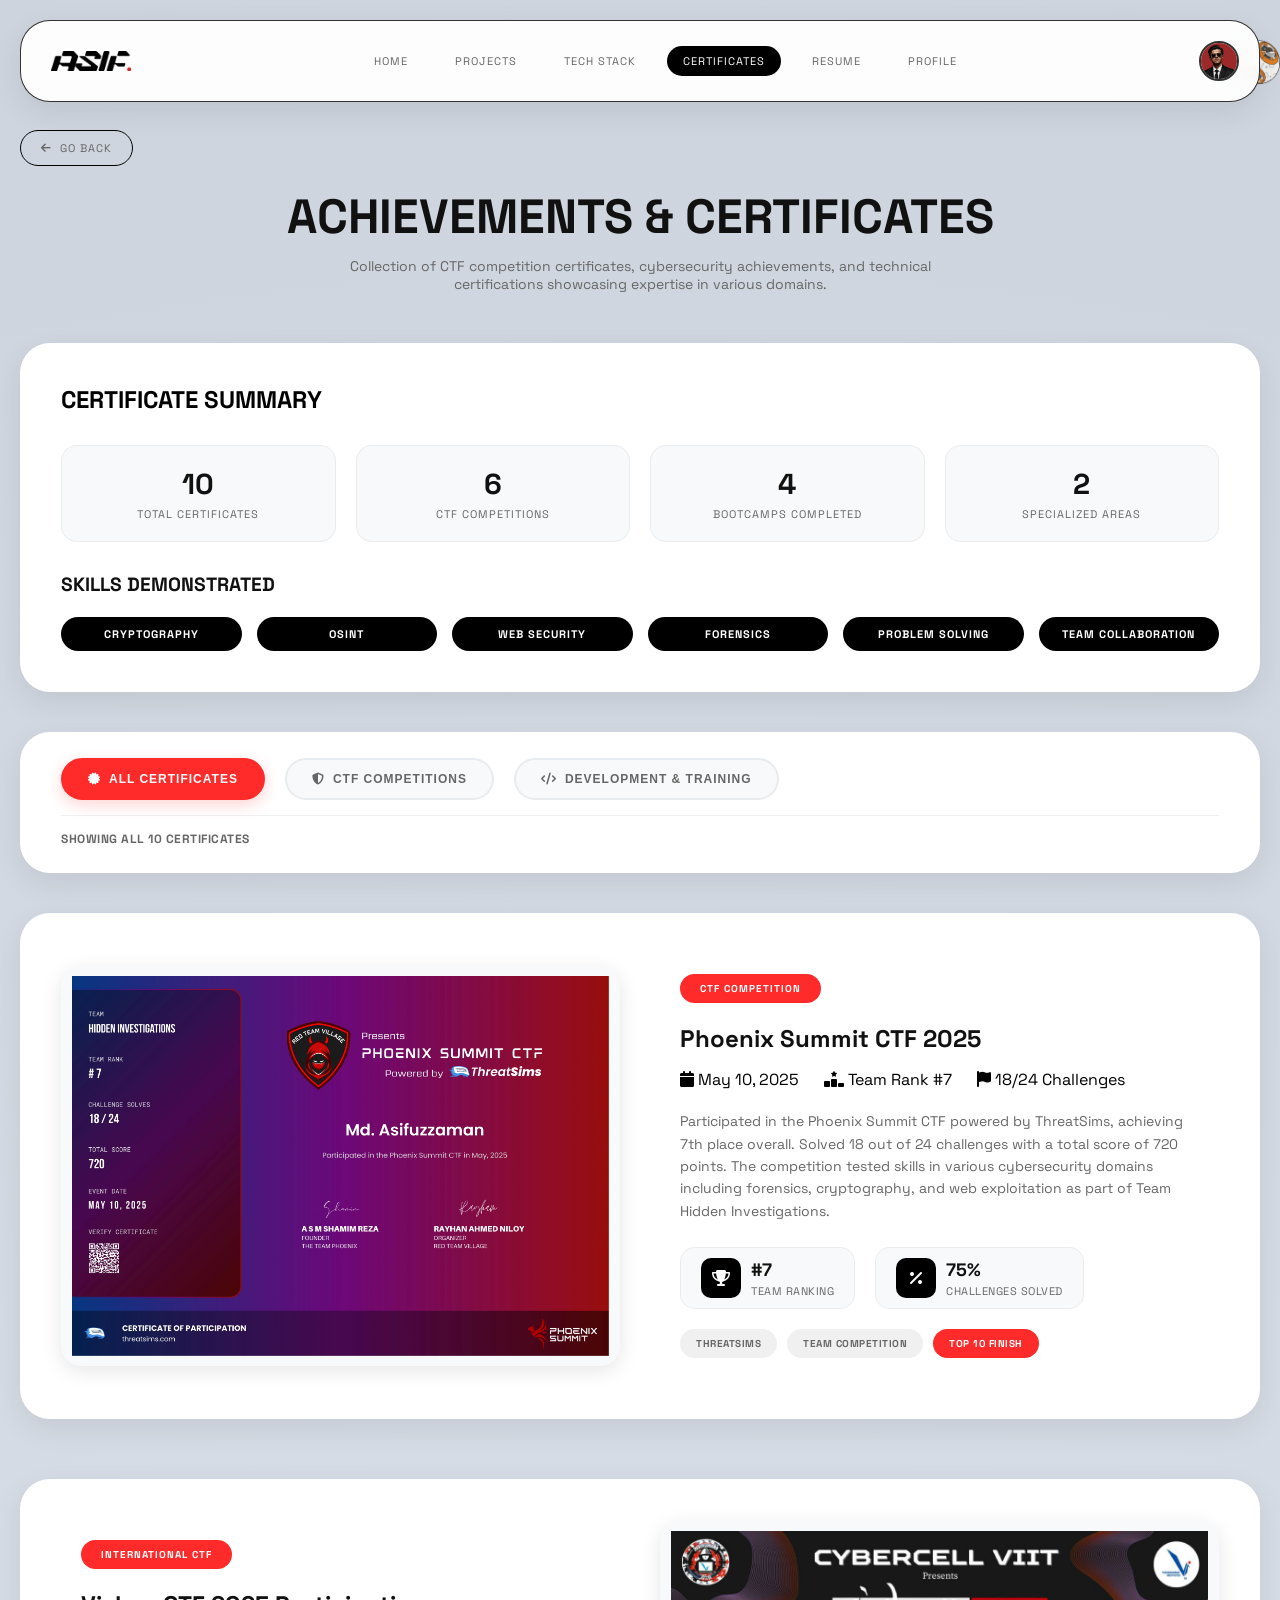
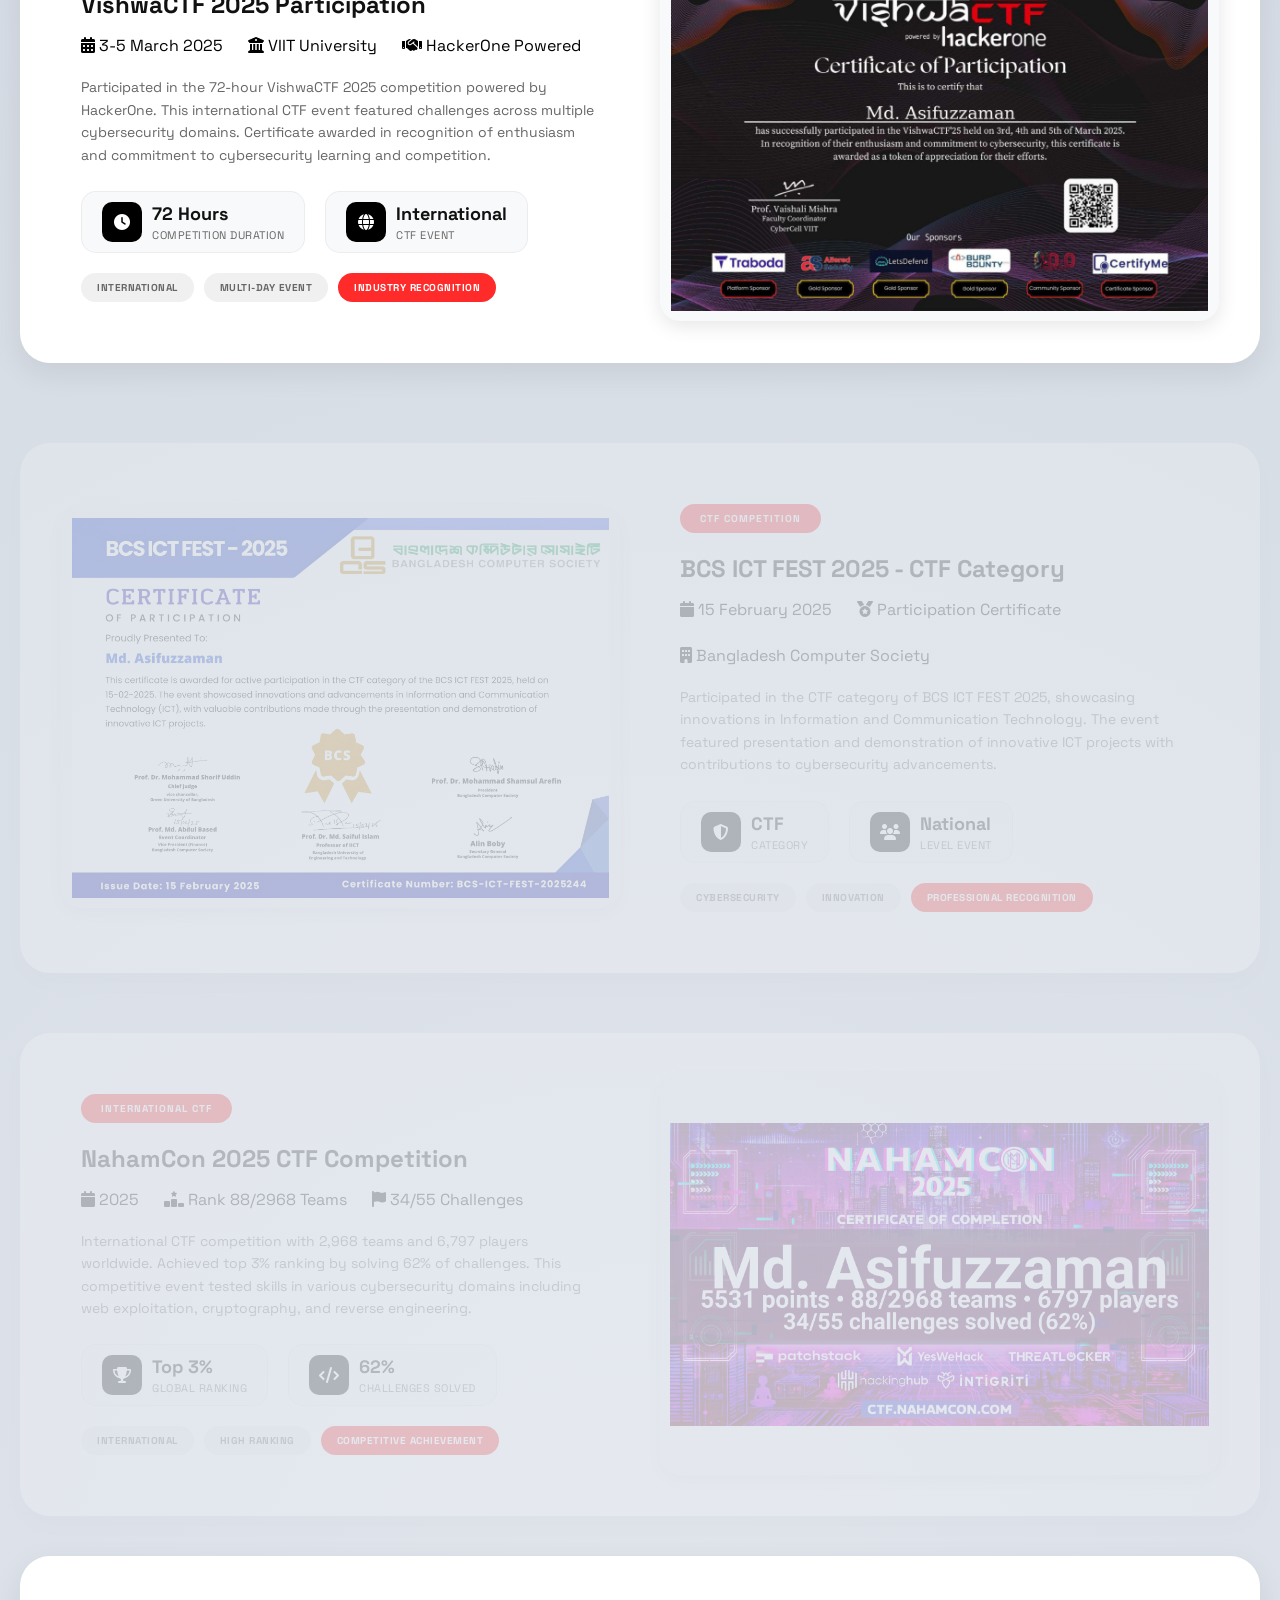
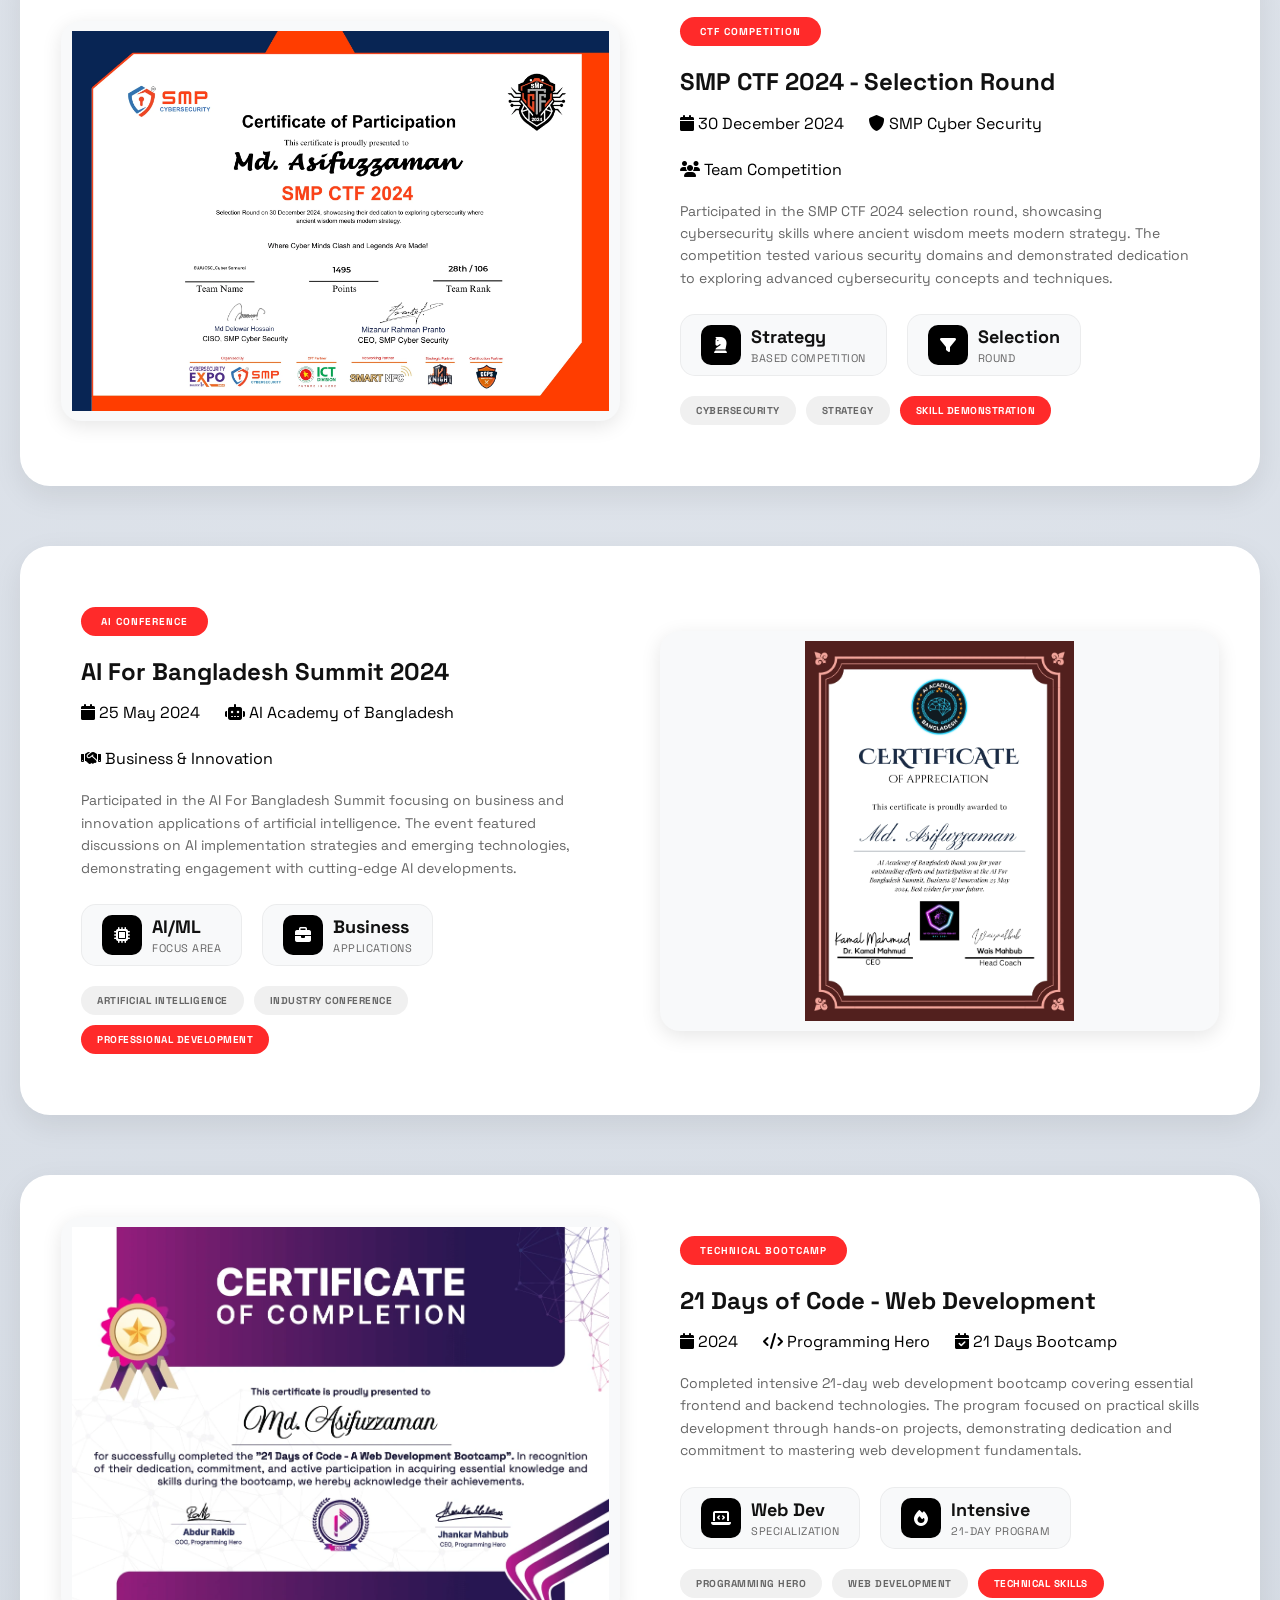
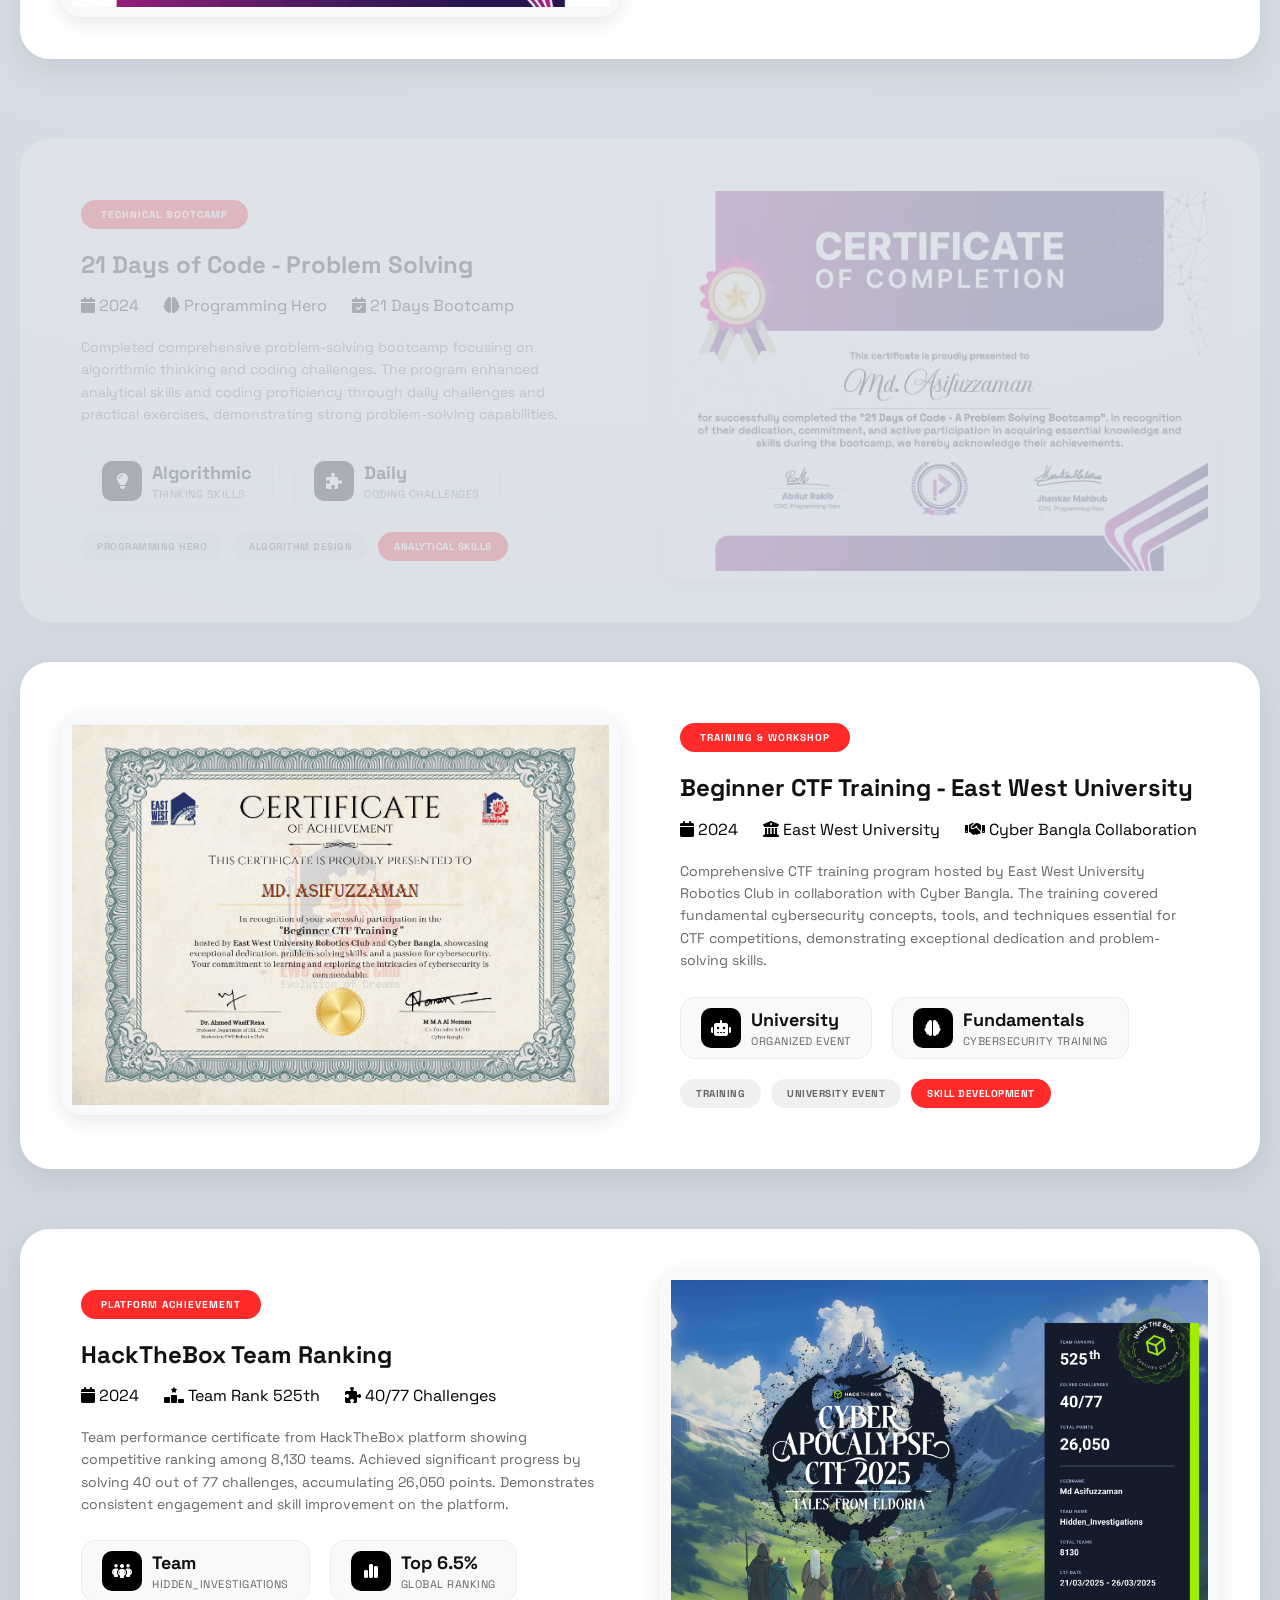
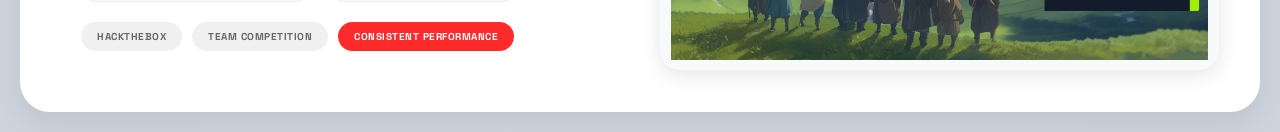
==== commit 935ad80b: "first commit" ====
--- a/certificates.html
+++ b/certificates.html
@@ -760,6 +760,16 @@
             </div>
         </div>
 
+        <!-- Back to Top Button -->
+        <button id="backToTop" class="back-to-top" aria-label="Back to top">
+            <i class="fa-solid fa-arrow-up"></i>
+        </button>
+
+        <!-- Scroll Animation Indicator -->
+        <div id="scrollAnimation" class="scroll-animation">
+            <img id="scrollAnimationImg" alt="Scroll Animation">
+        </div>
+
         <div id="lightboxModal" class="lightbox-modal">
             <span class="lightbox-close" onclick="closeLightbox()">&times;</span>
             <button class="lightbox-nav prev" onclick="navigateLightbox(-1)">
@@ -776,17 +786,7 @@
             </div>
             <div id="imageCounter" class="image-counter"></div>
         </div>
-
-        <!-- Scroll Animation Indicator -->
-        <div id="scrollAnimation" class="scroll-animation">
-            <img id="scrollAnimationImg" alt="Scroll Animation">
-        </div>
     </div>
-
-    <!-- Back to Top Button -->
-    <button id="backToTop" class="back-to-top" aria-label="Back to top">
-        <i class="fa-solid fa-arrow-up"></i>
-    </button>
 
     <script src="script.js"></script>
 </body>
--- a/style.css
+++ b/style.css
@@ -39,49 +39,49 @@
     z-index: 1;
     margin: 0 auto;
     max-width: 1400px;
+    position: relative;
     padding-top: 100px;
-    position: relative;
 }
 
 /* ==================== CHAT BUBBLE ==================== */
 .chat-bubble {
+    z-index: 1002;
+    color: black;
     position: fixed;
-    background: white;
-    color: black;
+    font-size: 12px;
+    font-weight: 500;
     padding: 8px 16px;
     border-radius: 20px;
-    font-size: 12px;
-    font-weight: 500;
     white-space: nowrap;
-    z-index: 1002;
+    background: white;
+    pointer-events: none;
+    font-family: var(--font-main);
+    border: 1px solid var(--accent-red);
+    animation: bubbleFade 2s ease-out forwards;
     box-shadow: 0 5px 15px rgba(0, 0, 0, 0.2);
-    border: 1px solid var(--accent-red);
-    pointer-events: none;
-    animation: bubbleFade 2s ease-out forwards;
-    font-family: var(--font-main);
 }
 
 .chat-bubble::before {
+    left: 50%;
     content: '';
+    bottom: -8px;
     position: absolute;
-    bottom: -8px;
-    left: 50%;
+    border-style: solid;
     transform: translateX(-50%);
     border-width: 8px 8px 0 8px;
+    border-color: white transparent transparent transparent;
+}
+
+.chat-bubble::after {
+    left: 50%;
+    content: '';
+    z-index: -1;
+    bottom: -9px;
+    position: absolute;
     border-style: solid;
-    border-color: white transparent transparent transparent;
-}
-
-.chat-bubble::after {
-    content: '';
-    position: absolute;
-    bottom: -9px;
-    left: 50%;
     transform: translateX(-50%);
     border-width: 9px 9px 0 9px;
-    border-style: solid;
     border-color: #ff9800 transparent transparent transparent;
-    z-index: -1;
 }
 
 @keyframes bubbleFade {
@@ -102,32 +102,32 @@
 
     100% {
         opacity: 0;
+        display: none;
         transform: translateY(-10px);
-        display: none;
     }
 }
 
 /* ==================== GAMES PAGE STYLES ==================== */
 .games-container {
+    gap: 30px;
+    display: grid;
+    margin: 0 auto;
+    margin-bottom: 0;
     max-width: 1200px;
-    margin: 0 auto;
-    display: grid;
     grid-template-columns: repeat(auto-fill, minmax(350px, 1fr));
-    gap: 30px;
-    margin-bottom: 0;
 }
 
 .game-card {
+    height: 100%;
+    display: flex;
+    cursor: pointer;
+    overflow: hidden;
     background: white;
     border-radius: 20px;
-    overflow: hidden;
+    flex-direction: column;
+    transition: all 0.3s ease;
+    border: 1px solid rgba(255, 255, 255, 0.9);
     box-shadow: 0 10px 30px rgba(0, 0, 0, 0.08);
-    border: 1px solid rgba(255, 255, 255, 0.9);
-    transition: all 0.3s ease;
-    cursor: pointer;
-    display: flex;
-    flex-direction: column;
-    height: 100%;
 }
 
 .game-card:hover {
@@ -136,13 +136,13 @@
 }
 
 .game-card-image {
+    height: 200px;
+    display: flex;
+    overflow: hidden;
     position: relative;
-    height: 200px;
-    overflow: hidden;
+    align-items: center;
+    justify-content: center;
     background: linear-gradient(135deg, #1a1a2e, #16213e);
-    display: flex;
-    align-items: center;
-    justify-content: center;
 }
 
 .game-card-image img {
@@ -187,66 +187,66 @@
 }
 
 .game-status-badge {
+    top: 15px;
+    z-index: 2;
+    right: 15px;
+    font-size: 10px;
+    font-weight: 700;
+    padding: 6px 14px;
     position: absolute;
-    top: 15px;
-    right: 15px;
-    padding: 6px 14px;
+    letter-spacing: 1px;
     border-radius: 20px;
-    font-size: 10px;
-    font-weight: 700;
-    text-transform: uppercase;
-    letter-spacing: 1px;
+    text-transform: uppercase;
     backdrop-filter: blur(10px);
-    z-index: 2;
 }
 
 .game-status-badge.available {
+    color: white;
     background: rgba(0, 168, 107, 0.9);
+}
+
+.game-status-badge.coming-soon {
     color: white;
-}
-
-.game-status-badge.coming-soon {
     background: rgba(255, 152, 0, 0.9);
-    color: white;
 }
 
 .game-card-content {
+    flex: 1;
     padding: 25px;
-    flex: 1;
     display: flex;
     flex-direction: column;
 }
 
 .game-card-content h3 {
+    font-weight: 700;
     font-size: 1.3rem;
-    font-weight: 700;
-    color: var(--text-primary);
     margin-bottom: 10px;
+    color: var(--text-primary);
 }
 
 .game-card-content p {
     font-size: 13px;
-    color: var(--text-secondary);
     line-height: 1.6;
     margin-bottom: 20px;
+    color: var(--text-secondary);
 }
 
 .game-tags {
-    display: flex;
     gap: 8px;
+    display: flex;
     flex-wrap: wrap;
     margin-top: auto;
 }
 
 .game-tag {
+    font-size: 10px;
+    font-weight: 500;
     padding: 5px 12px;
+    border-radius: 15px;
     background: #f0f0f0;
-    border-radius: 15px;
-    font-size: 10px;
-    text-transform: uppercase;
     letter-spacing: 0.5px;
-    color: var(--text-secondary);
-    font-weight: 500;
+    text-transform: uppercase;
+    color: var(--text-secondary);
 }
 
 .game-card.coming-soon {
@@ -254,8 +254,8 @@
 }
 
 .game-card.coming-soon:hover {
+    opacity: 1;
     transform: translateY(-5px);
-    opacity: 1;
 }
 
 /* Coming Soon card overlay effect */
@@ -549,6 +549,7 @@
     z-index: 2000;
     position: fixed;
     overflow: hidden;
+    isolation: isolate;
     background-color: rgba(0, 0, 0, 0.95);
 }
 
@@ -668,7 +669,7 @@
 .hero-content {
     width: 100%;
     height: 100%;
-    padding: 0 30px;
+    padding: 30px;
     display: flex;
     border-radius: 30px;
     background: white;
@@ -680,9 +681,9 @@
 
 .hero-image {
     height: 100%;
+    min-height: 0;
     display: flex;
     overflow: hidden;
-    min-height: 0;
     position: relative;
     border-radius: 30px;
     background: black;
@@ -966,6 +967,8 @@
 .project-content {
     flex: 1;
     padding: 25px;
+    display: flex;
+    flex-direction: column;
 }
 
 .project-description {
@@ -1019,7 +1022,7 @@
 .project-links {
     gap: 10px;
     display: flex;
-    margin-top: 20px;
+    margin-top: auto;
 }
 
 .project-link {
@@ -1089,29 +1092,29 @@
 }
 
 .category-filters {
-    display: flex;
     gap: 10px;
+    width: 100%;
+    display: flex;
+    padding: 10px 0;
+    flex-wrap: wrap;
     overflow-x: auto;
-    padding: 10px 0;
     margin-bottom: 20px;
-    flex-wrap: wrap;
-    width: 100%;
     justify-content: center;
 }
 
 .category-filter {
+    font-size: 10px;
+    cursor: pointer;
+    font-weight: 700;
     padding: 8px 20px;
+    border-radius: 20px;
+    white-space: nowrap;
+    letter-spacing: 0.5px;
     background: transparent;
+    text-transform: uppercase;
+    transition: all 0.3s ease;
+    color: var(--text-primary);
     border: 1.5px solid black;
-    border-radius: 20px;
-    font-size: 10px;
-    font-weight: 700;
-    text-transform: uppercase;
-    letter-spacing: 0.5px;
-    cursor: pointer;
-    transition: all 0.3s ease;
-    white-space: nowrap;
-    color: var(--text-primary);
 }
 
 .category-filter:hover {
@@ -1120,48 +1123,48 @@
 }
 
 .category-filter.active {
+    color: white;
     background: black;
-    color: white;
 }
 
 .no-projects-message {
+    padding: 50px;
+    font-size: 14px;
     text-align: center;
-    padding: 50px;
+    letter-spacing: 1px;
+    border-radius: 20px;
     grid-column: 1 / -1;
-    color: var(--text-secondary);
-    font-size: 14px;
-    text-transform: uppercase;
-    letter-spacing: 1px;
     background: white;
-    border-radius: 20px;
+    text-transform: uppercase;
+    color: var(--text-secondary);
     box-shadow: 0 10px 30px rgba(0, 0, 0, 0.08);
 }
 
 /* ==================== PROJECT COUNT BADGE ==================== */
 .project-count-badge {
+    font-size: 14px;
+    font-weight: 500;
     text-align: center;
     padding: 12px 20px;
     background: white;
     border-radius: 50px;
     display: inline-block;
-    font-size: 14px;
-    font-weight: 500;
-    color: var(--text-secondary);
+    transition: all 0.3s ease;
+    color: var(--text-secondary);
+    border: 1px solid rgba(0, 0, 0, 0.1);
     box-shadow: 0 5px 15px rgba(0, 0, 0, 0.05);
-    border: 1px solid rgba(0, 0, 0, 0.1);
-    transition: all 0.3s ease;
 }
 
 .project-count-badge span {
+    margin: 0 2px;
     font-weight: 700;
     color: var(--accent-red);
-    margin: 0 2px;
 }
 
 .project-count-badge.no-results {
     background: #fff3f3;
+    color: var(--accent-red);
     border-color: var(--accent-red);
-    color: var(--accent-red);
 }
 
 .project-count-badge.no-results span {
@@ -1171,214 +1174,214 @@
 
 /* ==================== PROJECT-DETAILS.HTML STYLES ==================== */
 .project-details-container {
+    width: 100%;
+    margin: 0 auto;
+    padding: 0 15px;
     max-width: 1200px;
-    margin: 0 auto;
-    width: 100%;
     overflow-x: hidden;
-    padding: 0 15px;
     box-sizing: border-box;
 }
 
 .project-header-section {
+    padding: 40px;
     background: white;
     border-radius: 30px;
-    padding: 40px;
+    margin-bottom: 30px;
+    border: 1px solid rgba(255, 255, 255, 0.9);
     box-shadow: 0 10px 30px rgba(0, 0, 0, 0.08);
-    border: 1px solid rgba(255, 255, 255, 0.9);
-    margin-bottom: 30px;
 }
 
 .project-category-tag {
-    display: inline-block;
+    color: white;
+    font-size: 10px;
     padding: 8px 20px;
-    background: black;
-    color: white;
     border-radius: 20px;
-    font-size: 10px;
-    text-transform: uppercase;
     letter-spacing: 1px;
     margin-bottom: 20px;
+    background: black;
+    display: inline-block;
+    text-transform: uppercase;
 }
 
 .project-header-section h1 {
+    font-weight: 700;
     font-size: 2.5rem;
-    font-weight: 700;
-    color: var(--text-primary);
     margin-bottom: 15px;
+    color: var(--text-primary);
 }
 
 .project-meta-info {
-    display: flex;
     gap: 25px;
+    display: flex;
+    flex-wrap: wrap;
     margin-bottom: 25px;
-    flex-wrap: wrap;
 }
 
 .project-overview {
     font-size: 14px;
     line-height: 1.7;
-    color: var(--text-secondary);
     margin-bottom: 30px;
+    color: var(--text-secondary);
 }
 
 .project-content-grid {
+    gap: 30px;
+    width: 100%;
     display: grid;
     grid-template-columns: 2fr 1fr;
+}
+
+.main-content {
     gap: 30px;
     width: 100%;
-}
-
-.main-content {
     display: flex;
     flex-direction: column;
+}
+
+.sidebar-content {
     gap: 30px;
     width: 100%;
-}
-
-.sidebar-content {
     display: flex;
     flex-direction: column;
-    gap: 30px;
+}
+
+.project-section {
     width: 100%;
-}
-
-.project-section {
+    padding: 30px;
     background: white;
     border-radius: 20px;
-    padding: 30px;
+    box-sizing: border-box;
+    border: 1px solid rgba(255, 255, 255, 0.9);
     box-shadow: 0 10px 30px rgba(0, 0, 0, 0.08);
-    border: 1px solid rgba(255, 255, 255, 0.9);
-    width: 100%;
-    box-sizing: border-box;
 }
 
 .project-section h2 {
     font-size: 18px;
     font-weight: 700;
-    color: var(--text-primary);
     margin-bottom: 20px;
     padding-bottom: 10px;
+    color: var(--text-primary);
     border-bottom: 2px solid black;
 }
 
 .section-content {
+    width: 100%;
     font-size: 14px;
     line-height: 1.7;
-    color: var(--text-secondary);
+    overflow-x: hidden;
+    color: var(--text-secondary);
+}
+
+.tech-stack-details {
+    gap: 12px;
     width: 100%;
-    overflow-x: hidden;
-}
-
-.tech-stack-details {
     display: flex;
     flex-wrap: wrap;
-    gap: 12px;
     margin-top: 15px;
+}
+
+.tech-tag-detailed {
+    font-size: 11px;
+    padding: 8px 16px;
+    border-radius: 15px;
+    white-space: normal;
+    letter-spacing: 0.5px;
+    background: #f0f0f0;
+    word-break: break-word;
+    text-transform: uppercase;
+    color: var(--text-secondary);
+}
+
+.feature-list {
     width: 100%;
-}
-
-.tech-tag-detailed {
-    padding: 8px 16px;
-    background: #f0f0f0;
-    border-radius: 15px;
-    font-size: 11px;
-    text-transform: uppercase;
-    letter-spacing: 0.5px;
-    color: var(--text-secondary);
-    white-space: normal;
-    word-break: break-word;
-}
-
-.feature-list {
+    padding-left: 0;
     list-style: none;
-    padding-left: 0;
-    width: 100%;
     box-sizing: border-box;
 }
 
 .feature-list li {
+    font-size: 14px;
+    line-height: 1.6;
     position: relative;
     padding-left: 25px;
     margin-bottom: 12px;
-    font-size: 14px;
-    color: var(--text-secondary);
-    line-height: 1.6;
+    white-space: normal;
     word-wrap: break-word;
-    white-space: normal;
+    color: var(--text-secondary);
 }
 
 .feature-list li:before {
+    left: 0;
     content: "✓";
+    font-weight: bold;
     position: absolute;
-    left: 0;
     color: var(--accent-red);
-    font-weight: bold;
 }
 
 .stats-grid {
+    gap: 20px;
+    width: 100%;
     display: grid;
+    margin-top: 20px;
     grid-template-columns: repeat(auto-fit, minmax(150px, 1fr));
-    gap: 20px;
-    margin-top: 20px;
+}
+
+.project-detail-stat-card {
     width: 100%;
-}
-
-.project-detail-stat-card {
+    padding: 20px;
+    text-align: center;
+    border-radius: 15px;
     background: #f8f9fa;
-    padding: 20px;
-    border-radius: 15px;
-    text-align: center;
+    box-sizing: border-box;
     border: 1px solid rgba(0, 0, 0, 0.05);
-    width: 100%;
-    box-sizing: border-box;
 }
 
 .project-detail-stat-card .number {
+    font-weight: 700;
     font-size: 1.8rem;
-    font-weight: 700;
-    color: var(--text-primary);
     margin-bottom: 5px;
+    color: var(--text-primary);
 }
 
 .project-detail-stat-card .label {
     font-size: 11px;
-    text-transform: uppercase;
     letter-spacing: 1px;
+    text-transform: uppercase;
     color: var(--text-secondary);
 }
 
 .project-links-section {
-    display: flex;
-    flex-direction: column;
     gap: 15px;
     width: 100%;
+    display: flex;
+    flex-direction: column;
 }
 
 .project-link-btn {
-    display: flex;
-    align-items: center;
     gap: 12px;
+    width: 100%;
+    display: flex;
+    font-size: 12px;
     padding: 15px 25px;
+    border-radius: 15px;
+    align-items: center;
+    white-space: normal;
+    letter-spacing: 1px;
     text-decoration: none;
-    border-radius: 15px;
-    font-size: 12px;
-    text-transform: uppercase;
-    letter-spacing: 1px;
+    box-sizing: border-box;
+    word-break: break-word;
+    text-transform: uppercase;
     transition: all 0.3s ease;
-    width: 100%;
-    box-sizing: border-box;
-    white-space: normal;
-    word-break: break-word;
 }
 
 .project-link-btn.primary {
+    color: white;
     background: black;
-    color: white;
 }
 
 .project-link-btn.primary:hover {
+    transform: translateY(-3px);
     background: var(--accent-red);
-    transform: translateY(-3px);
     box-shadow: 0 5px 15px rgba(255, 42, 42, 0.3);
 }
 
@@ -1389,169 +1392,169 @@
 }
 
 .project-link-btn.secondary:hover {
+    color: white;
     background: black;
-    color: white;
     transform: translateY(-3px);
 }
 
 .project-team-section {
-    display: flex;
-    flex-direction: column;
     gap: 15px;
     width: 100%;
+    display: flex;
+    flex-direction: column;
 }
 
 .team-member {
-    display: flex;
-    align-items: center;
     gap: 12px;
+    width: 100%;
     padding: 12px;
+    display: flex;
+    border-radius: 12px;
+    align-items: center;
     background: #f8f9fa;
-    border-radius: 12px;
-    width: 100%;
     box-sizing: border-box;
 }
 
 .member-avatar {
     width: 40px;
     height: 40px;
+    display: flex;
+    flex-shrink: 0;
+    color: white;
+    font-size: 14px;
+    font-weight: 700;
     border-radius: 50%;
+    align-items: center;
     background: black;
-    color: white;
-    display: flex;
-    align-items: center;
     justify-content: center;
-    font-weight: 700;
-    font-size: 14px;
-    flex-shrink: 0;
 }
 
 .member-info {
+    flex: 1;
     min-width: 0;
-    flex: 1;
 }
 
 .member-info h4 {
     font-size: 13px;
     font-weight: 700;
-    color: var(--text-primary);
     margin-bottom: 3px;
+    white-space: normal;
     word-wrap: break-word;
-    white-space: normal;
+    color: var(--text-primary);
 }
 
 .member-info p {
     font-size: 11px;
-    color: var(--text-secondary);
-    text-transform: uppercase;
+    white-space: normal;
     letter-spacing: 0.5px;
     word-wrap: break-word;
-    white-space: normal;
+    text-transform: uppercase;
+    color: var(--text-secondary);
 }
 
 .detail-list {
+    width: 100%;
+    padding-left: 0;
     list-style: none;
-    padding-left: 0;
-    width: 100%;
     box-sizing: border-box;
 }
 
 .detail-list li {
+    font-size: 14px;
+    line-height: 1.6;
     position: relative;
     padding-left: 20px;
+    white-space: normal;
     margin-bottom: 10px;
-    font-size: 14px;
-    color: var(--text-secondary);
-    line-height: 1.6;
     word-wrap: break-word;
-    white-space: normal;
+    color: var(--text-secondary);
 }
 
 .detail-list li:before {
+    left: 0;
     content: "•";
+    line-height: 1;
+    font-size: 20px;
     position: absolute;
-    left: 0;
     color: var(--accent-red);
-    font-size: 20px;
-    line-height: 1;
 }
 
 .back-to-projects {
+    gap: 10px;
+    color: white;
+    font-size: 11px;
+    padding: 12px 25px;
+    align-items: center;
+    border-radius: 25px;
+    letter-spacing: 1px;
+    background: black;
     display: inline-flex;
-    align-items: center;
-    gap: 10px;
-    padding: 12px 25px;
-    background: black;
-    color: white;
     text-decoration: none;
-    border-radius: 25px;
-    font-size: 11px;
-    text-transform: uppercase;
-    letter-spacing: 1px;
+    text-transform: uppercase;
     transition: all 0.3s ease;
 }
 
 .back-to-projects:hover {
+    transform: translateY(-2px);
     background: var(--accent-red);
-    transform: translateY(-2px);
     box-shadow: 0 5px 15px rgba(255, 42, 42, 0.3);
 }
 
 .loading-container {
-    display: flex;
+    gap: 20px;
+    display: flex;
+    min-height: 500px;
+    align-items: center;
     flex-direction: column;
-    align-items: center;
     justify-content: center;
-    min-height: 500px;
-    gap: 20px;
 }
 
 .loading-spinner {
     width: 50px;
     height: 50px;
+    border-radius: 50%;
     border: 3px solid #f0f0f0;
+    animation: spin 1s linear infinite;
     border-top: 3px solid var(--accent-red);
-    border-radius: 50%;
-    animation: spin 1s linear infinite;
 }
 
 .project-image-placeholder {
     width: 100%;
     height: 300px;
+    display: flex;
+    border-radius: 20px;
+    align-items: center;
+    margin-bottom: 30px;
+    justify-content: center;
     background: linear-gradient(45deg, #f0f0f0, #e0e5ec);
-    border-radius: 20px;
-    display: flex;
-    align-items: center;
-    justify-content: center;
-    margin-bottom: 30px;
 }
 
 .project-image-placeholder i {
+    color: #ccc;
     font-size: 48px;
-    color: #ccc;
 }
 
 .project-images-section {
+    width: 100%;
     margin-top: 20px;
+}
+
+.image-gallery {
+    gap: 20px;
     width: 100%;
-}
-
-.image-gallery {
     display: grid;
+    margin-top: 15px;
     grid-template-columns: repeat(auto-fit, minmax(250px, 1fr));
-    gap: 20px;
-    margin-top: 15px;
+}
+
+.gallery-item {
     width: 100%;
-}
-
-.gallery-item {
+    cursor: pointer;
+    overflow: hidden;
+    border-radius: 15px;
     background: #f8f9fa;
-    border-radius: 15px;
-    overflow: hidden;
     border: 1px solid rgba(0, 0, 0, 0.05);
     transition: transform 0.3s ease, box-shadow 0.3s ease;
-    cursor: pointer;
-    width: 100%;
 }
 
 .gallery-item:hover {
@@ -1562,11 +1565,11 @@
 .image-container {
     width: 100%;
     height: 180px;
+    display: flex;
     overflow: hidden;
     position: relative;
+    align-items: center;
     background: #e0e0e0;
-    display: flex;
-    align-items: center;
     justify-content: center;
 }
 
@@ -1585,54 +1588,54 @@
     width: 100%;
     height: 100%;
     display: flex;
+    color: #999;
+    align-items: center;
+    background: #f0f0f0;
     flex-direction: column;
-    align-items: center;
     justify-content: center;
-    color: #999;
-    background: #f0f0f0;
 }
 
 .image-placeholder i {
+    color: #ccc;
     font-size: 40px;
     margin-bottom: 10px;
-    color: #ccc;
 }
 
 .image-placeholder span {
     font-size: 12px;
-    text-transform: uppercase;
     letter-spacing: 1px;
+    text-transform: uppercase;
 }
 
 .image-caption {
-    padding: 12px 15px;
     font-size: 12px;
     font-weight: 500;
-    color: var(--text-primary);
+    padding: 12px 15px;
+    white-space: normal;
     background: white;
+    word-wrap: break-word;
+    color: var(--text-primary);
     border-top: 1px solid #f0f0f0;
-    word-wrap: break-word;
-    white-space: normal;
 }
 
 /* ==================== CERTIFICATES.HTML STYLES ==================== */
 .certificates-container {
+    gap: 60px;
     display: flex;
     flex-direction: column;
-    gap: 60px;
 }
 
 .certificate-item {
+    gap: 40px;
     display: grid;
+    padding: 40px;
+    align-items: center;
+    border-radius: 30px;
+    background: white;
+    transition: all 0.3s ease;
     grid-template-columns: 1fr 1fr;
-    gap: 40px;
-    align-items: center;
-    padding: 40px;
-    background: white;
-    border-radius: 30px;
+    border: 1px solid rgba(255, 255, 255, 0.9);
     box-shadow: 0 10px 30px rgba(0, 0, 0, 0.08);
-    border: 1px solid rgba(255, 255, 255, 0.9);
-    transition: all 0.3s ease;
 }
 
 .certificate-item:hover {
@@ -1653,26 +1656,26 @@
 }
 
 .certificate-image-container {
+    height: 400px;
+    display: flex;
+    cursor: pointer;
+    overflow: hidden;
     position: relative;
-    overflow: hidden;
     border-radius: 20px;
-    height: 400px;
-    display: flex;
-    align-items: center;
+    align-items: center;
+    background: #f8f9fa;
     justify-content: center;
-    background: #f8f9fa;
     box-shadow: 0 5px 20px rgba(0, 0, 0, 0.1);
-    cursor: pointer;
 }
 
 .certificate-image {
+    width: auto;
+    height: auto;
+    padding: 10px;
     max-width: 100%;
     max-height: 100%;
-    width: auto;
-    height: auto;
     object-fit: contain;
     transition: transform 0.5s ease;
-    padding: 10px;
 }
 
 .certificate-item:hover .certificate-image {
@@ -1680,18 +1683,18 @@
 }
 
 .image-overlay {
-    position: absolute;
     top: 0;
     left: 0;
     right: 0;
     bottom: 0;
+    opacity: 0;
+    display: flex;
+    position: absolute;
+    border-radius: 20px;
+    align-items: center;
+    justify-content: center;
+    transition: opacity 0.3s ease;
     background: rgba(0, 0, 0, 0.7);
-    display: flex;
-    align-items: center;
-    justify-content: center;
-    opacity: 0;
-    transition: opacity 0.3s ease;
-    border-radius: 20px;
 }
 
 .certificate-image-container:hover .image-overlay {
@@ -1699,20 +1702,20 @@
 }
 
 .view-btn {
+    gap: 8px;
+    border: none;
+    display: flex;
+    color: white;
+    font-size: 12px;
+    cursor: pointer;
+    font-weight: 700;
     padding: 12px 25px;
+    border-radius: 25px;
+    letter-spacing: 1px;
+    align-items: center;
+    text-transform: uppercase;
+    transition: all 0.3s ease;
     background: var(--accent-red);
-    color: white;
-    border: none;
-    border-radius: 25px;
-    font-size: 12px;
-    text-transform: uppercase;
-    letter-spacing: 1px;
-    cursor: pointer;
-    transition: all 0.3s ease;
-    display: flex;
-    align-items: center;
-    gap: 8px;
-    font-weight: 700;
 }
 
 .view-btn:hover {
@@ -1725,244 +1728,244 @@
 }
 
 .certificate-category {
+    color: white;
+    font-size: 10px;
+    font-weight: 700;
+    padding: 8px 20px;
+    letter-spacing: 1px;
+    border-radius: 20px;
+    margin-bottom: 20px;
     display: inline-block;
-    padding: 8px 20px;
+    text-transform: uppercase;
     background: var(--accent-red);
-    color: white;
-    border-radius: 20px;
-    font-size: 10px;
-    text-transform: uppercase;
-    letter-spacing: 1px;
-    margin-bottom: 20px;
-    font-weight: 700;
 }
 
 .certificate-details h3 {
     font-size: 24px;
     font-weight: 700;
-    color: var(--text-primary);
+    line-height: 1.3;
     margin-bottom: 15px;
-    line-height: 1.3;
+    color: var(--text-primary);
 }
 
 .certificate-meta {
-    display: flex;
     gap: 25px;
+    display: flex;
+    flex-wrap: wrap;
     margin-bottom: 20px;
-    flex-wrap: wrap;
 }
 
 .certificate-description {
     font-size: 14px;
-    color: var(--text-secondary);
     line-height: 1.6;
     margin-bottom: 25px;
+    color: var(--text-secondary);
 }
 
 .certificate-stats {
-    display: flex;
     gap: 20px;
+    display: flex;
     flex-wrap: wrap;
     margin-top: 20px;
 }
 
 .certificate-stat-item {
-    display: flex;
-    align-items: center;
     gap: 10px;
+    display: flex;
     padding: 10px 20px;
+    align-items: center;
+    border-radius: 15px;
     background: #f8f9fa;
-    border-radius: 15px;
     border: 1px solid rgba(0, 0, 0, 0.05);
 }
 
 .certificate-stat-icon {
     width: 40px;
     height: 40px;
+    display: flex;
+    color: white;
+    font-size: 16px;
     background: black;
     border-radius: 10px;
-    display: flex;
     align-items: center;
     justify-content: center;
-    color: white;
-    font-size: 16px;
 }
 
 .certificate-stat-content h4 {
     font-size: 18px;
     font-weight: 700;
-    color: var(--text-primary);
     margin-bottom: 3px;
+    color: var(--text-primary);
 }
 
 .certificate-stat-content p {
     font-size: 11px;
-    text-transform: uppercase;
     letter-spacing: 0.5px;
+    text-transform: uppercase;
     color: var(--text-secondary);
 }
 
 .achievement-tags {
-    display: flex;
     gap: 10px;
+    display: flex;
     flex-wrap: wrap;
     margin-top: 20px;
 }
 
 .achievement-tag {
+    font-size: 10px;
+    font-weight: 700;
     padding: 8px 16px;
+    border-radius: 15px;
+    letter-spacing: 0.5px;
     background: #f0f0f0;
-    border-radius: 15px;
-    font-size: 10px;
-    text-transform: uppercase;
-    letter-spacing: 0.5px;
-    color: var(--text-secondary);
-    font-weight: 700;
+    text-transform: uppercase;
+    color: var(--text-secondary);
 }
 
 .achievement-tag.highlight {
+    color: white;
     background: var(--accent-red);
+}
+
+.certificate-summary {
+    padding: 40px;
+    border-radius: 30px;
+    margin-bottom: 40px;
+    background: white;
+    border: 1px solid rgba(255, 255, 255, 0.9);
+    box-shadow: 0 10px 30px rgba(0, 0, 0, 0.08);
+}
+
+.skills-grid {
+    gap: 15px;
+    display: grid;
+    margin-top: 20px;
+    grid-template-columns: repeat(auto-fit, minmax(150px, 1fr));
+}
+
+.skill-tag {
     color: white;
-}
-
-.certificate-summary {
+    font-size: 11px;
+    font-weight: 700;
+    text-align: center;
+    padding: 10px 20px;
+    letter-spacing: 1px;
+    border-radius: 20px;
+    background: black;
+    text-transform: uppercase;
+}
+
+.certificate-filter {
+    padding: 25px 40px;
     background: white;
     border-radius: 30px;
-    padding: 40px;
     margin-bottom: 40px;
+    border: 1px solid rgba(255, 255, 255, 0.9);
     box-shadow: 0 10px 30px rgba(0, 0, 0, 0.08);
-    border: 1px solid rgba(255, 255, 255, 0.9);
-}
-
-.skills-grid {
-    display: grid;
-    grid-template-columns: repeat(auto-fit, minmax(150px, 1fr));
-    gap: 15px;
-    margin-top: 20px;
-}
-
-.skill-tag {
-    padding: 10px 20px;
-    background: black;
+}
+
+.filter-buttons {
+    gap: 20px;
+    display: flex;
+    flex-wrap: wrap;
+    margin-bottom: 15px;
+}
+
+.filter-btn {
+    gap: 8px;
+    display: flex;
+    cursor: pointer;
+    font-size: 12px;
+    font-weight: 700;
+    padding: 12px 25px;
+    border-radius: 25px;
+    letter-spacing: 1px;
+    align-items: center;
+    background: #f8f9fa;
+    transition: all 0.3s ease;
+    text-transform: uppercase;
+    border: 2px solid #e9ecef;
+    color: var(--text-secondary);
+}
+
+.filter-btn:hover {
     color: white;
-    border-radius: 20px;
-    font-size: 11px;
-    text-transform: uppercase;
-    letter-spacing: 1px;
-    text-align: center;
-    font-weight: 700;
-}
-
-.certificate-filter {
-    background: white;
-    border-radius: 30px;
-    padding: 25px 40px;
-    margin-bottom: 40px;
-    box-shadow: 0 10px 30px rgba(0, 0, 0, 0.08);
-    border: 1px solid rgba(255, 255, 255, 0.9);
-}
-
-.filter-buttons {
-    display: flex;
-    gap: 20px;
-    margin-bottom: 15px;
-    flex-wrap: wrap;
-}
-
-.filter-btn {
-    padding: 12px 25px;
-    background: #f8f9fa;
-    border: 2px solid #e9ecef;
-    border-radius: 25px;
-    font-size: 12px;
-    text-transform: uppercase;
-    letter-spacing: 1px;
-    color: var(--text-secondary);
-    cursor: pointer;
-    transition: all 0.3s ease;
-    display: flex;
-    align-items: center;
-    gap: 8px;
-    font-weight: 700;
-}
-
-.filter-btn:hover {
+    transform: translateY(-2px);
     background: var(--accent-red);
+    border-color: var(--accent-red);
+}
+
+.filter-btn.active {
     color: white;
-    border-color: var(--accent-red);
-    transform: translateY(-2px);
-}
-
-.filter-btn.active {
     background: var(--accent-red);
-    color: white;
     border-color: var(--accent-red);
     box-shadow: 0 5px 15px rgba(255, 42, 42, 0.2);
 }
 
 .filter-info {
     display: flex;
+    padding-top: 15px;
     align-items: center;
     justify-content: space-between;
-    padding-top: 15px;
     border-top: 1px solid #f0f0f0;
 }
 
 .filter-info p {
     font-size: 12px;
-    color: var(--text-secondary);
-    text-transform: uppercase;
+    font-weight: 700;
     letter-spacing: 0.5px;
-    font-weight: 700;
+    text-transform: uppercase;
+    color: var(--text-secondary);
 }
 
 /* ==================== PROFILE.HTML STYLES ==================== */
 .reveal-wrapper {
+    overflow: hidden;
     position: relative;
-    overflow: hidden;
     border-radius: 30px;
 }
 
 .reveal-container {
-    position: absolute;
     top: 0;
     left: 0;
+    opacity: 0;
+    z-index: 0;
     width: 100%;
     height: 100%;
-    z-index: 0;
+    position: absolute;
     pointer-events: none;
     clip-path: circle(0px at var(--x, 50%) var(--y, 50%));
-    opacity: 0;
     transition: clip-path 0.3s ease-out, opacity 0.3s ease-out;
 }
 
 .reveal-container.active {
+    opacity: 1;
     clip-path: circle(200px at var(--x, 50%) var(--y, 50%));
-    opacity: 1;
 }
 
 .reveal-pattern {
     width: 100%;
     height: 100%;
+    opacity: 0.15;
     object-fit: cover;
-    opacity: 0.15;
     filter: grayscale(1);
 }
 
 .profile-content {
+    z-index: 1;
+    padding: 40px;
+    position: relative;
     background: white;
     border-radius: 30px;
-    padding: 40px;
+    border: 1px solid rgba(255, 255, 255, 0.9);
     box-shadow: 0 10px 30px rgba(0, 0, 0, 0.08);
-    border: 1px solid rgba(255, 255, 255, 0.9);
-    position: relative;
-    z-index: 1;
 }
 
 .profile-header {
-    display: flex;
-    align-items: center;
     gap: 30px;
+    display: flex;
+    align-items: center;
     margin-bottom: 40px;
     padding-bottom: 25px;
     border-bottom: 2px solid #f0f0f0;
@@ -1975,26 +1978,26 @@
 .profile-avatar img {
     width: 120px;
     height: 120px;
+    object-fit: cover;
     border-radius: 50%;
-    object-fit: cover;
+    filter: grayscale(100%);
     border: 3px solid black;
-    filter: grayscale(100%);
 }
 
 .avatar-badge {
-    position: absolute;
+    right: 8px;
     bottom: 8px;
-    right: 8px;
     width: 35px;
     height: 35px;
-    background: var(--accent-red);
-    border-radius: 50%;
-    display: flex;
-    align-items: center;
-    justify-content: center;
+    display: flex;
     color: white;
     font-size: 11px;
+    position: absolute;
+    border-radius: 50%;
+    align-items: center;
+    justify-content: center;
     border: 3px solid white;
+    background: var(--accent-red);
 }
 
 .profile-info h1 {
@@ -2006,34 +2009,34 @@
 
 .profile-info .title {
     font-size: 13px;
-    color: var(--text-secondary);
-    text-transform: uppercase;
     letter-spacing: 1px;
     margin-bottom: 15px;
+    text-transform: uppercase;
+    color: var(--text-secondary);
 }
 
 .profile-info .bio {
     font-size: 13px;
     line-height: 1.6;
-    color: var(--text-secondary);
     max-width: 600px;
+    color: var(--text-secondary);
 }
 
 .stats {
+    gap: 20px;
     display: grid;
+    margin: 30px 0;
     grid-template-columns: repeat(auto-fit, minmax(150px, 1fr));
-    gap: 20px;
-    margin: 30px 0;
 }
 
 .stat-card {
     z-index: 1;
+    padding: 20px;
+    text-align: center;
+    border-radius: 16px;
     background: #f8f9fa;
-    padding: 20px;
-    border-radius: 16px;
-    text-align: center;
+    transition: all 0.3s ease;
     border: 1px solid rgba(0, 0, 0, 0.05);
-    transition: all 0.3s ease;
 }
 
 .stat-card:hover {
@@ -2042,16 +2045,16 @@
 }
 
 .stat-card .number {
+    font-weight: 700;
     font-size: 1.8rem;
-    font-weight: 700;
-    color: var(--text-primary);
     margin-bottom: 5px;
+    color: var(--text-primary);
 }
 
 .stat-card .label {
     font-size: 11px;
-    text-transform: uppercase;
     letter-spacing: 1px;
+    text-transform: uppercase;
     color: var(--text-secondary);
 }
 
@@ -2069,69 +2072,69 @@
 .section-title {
     font-size: 16px;
     font-weight: 700;
-    color: var(--text-primary);
     margin-bottom: 15px;
     padding-bottom: 8px;
+    display: inline-block;
+    color: var(--text-primary);
     border-bottom: 2px solid black;
-    display: inline-block;
 }
 
 .profile-skills-grid {
+    gap: 15px;
     display: grid;
     grid-template-columns: repeat(auto-fit, minmax(180px, 1fr));
-    gap: 15px;
 }
 
 .profile-skill-item {
     z-index: 1;
-    background: #f8f9fa;
     padding: 15px;
     border-radius: 12px;
+    background: #f8f9fa;
     border: 1px solid rgba(0, 0, 0, 0.05);
 }
 
 .profile-skill-name {
+    font-size: 13px;
     font-weight: 700;
     margin-bottom: 8px;
     color: var(--text-primary);
-    font-size: 13px;
 }
 
 .profile-skill-level {
     height: 4px;
+    overflow: hidden;
+    border-radius: 2px;
     background: #e0e0e0;
-    border-radius: 2px;
-    overflow: hidden;
 }
 
 .profile-skill-progress {
     height: 100%;
+    border-radius: 2px;
     background: black;
-    border-radius: 2px;
 }
 
 .profile-experience-list {
+    gap: 20px;
     display: flex;
     flex-direction: column;
-    gap: 20px;
 }
 
 .profile-experience-item {
-    display: flex;
     gap: 15px;
+    display: flex;
 }
 
 .profile-experience-date {
+    font-size: 9px;
+    color: white;
     min-width: 100px;
     padding: 6px 12px;
-    background: black;
-    color: white;
+    text-align: center;
     border-radius: 20px;
-    font-size: 9px;
-    text-align: center;
-    text-transform: uppercase;
     letter-spacing: 1px;
     height: fit-content;
+    background: black;
+    text-transform: uppercase;
 }
 
 .profile-experience-details h3 {
@@ -2143,52 +2146,52 @@
 
 .profile-experience-details .company {
     font-size: 11px;
-    color: var(--text-secondary);
     margin-bottom: 8px;
-    text-transform: uppercase;
     letter-spacing: 0.5px;
+    text-transform: uppercase;
+    color: var(--text-secondary);
 }
 
 .profile-experience-details .description {
     font-size: 12px;
-    color: var(--text-secondary);
     line-height: 1.6;
+    color: var(--text-secondary);
 }
 
 .profile-education-item {
+    z-index: 2;
+    padding: 20px;
     position: relative;
-    background: #f8f9fa;
-    padding: 20px;
     border-radius: 12px;
     margin-bottom: 15px;
+    background: #f8f9fa;
     border: 1px solid rgba(0, 0, 0, 0.05);
-    z-index: 2;
 }
 
 .profile-education-item h4 {
     font-size: 14px;
     font-weight: 700;
-    color: var(--text-primary);
     margin-bottom: 5px;
+    color: var(--text-primary);
 }
 
 .profile-education-item .institution {
     font-size: 12px;
-    color: var(--text-secondary);
     margin-bottom: 5px;
+    color: var(--text-secondary);
 }
 
 .profile-education-item .details {
     font-size: 11px;
-    color: var(--text-secondary);
     line-height: 1.6;
+    color: var(--text-secondary);
 }
 
 /* ==================== RESUME.HTML STYLES ==================== */
 .cv-layout {
+    gap: 40px;
     display: grid;
     grid-template-columns: 1fr 2fr;
-    gap: 40px;
 }
 
 .cv-sidebar-container {
@@ -2197,11 +2200,11 @@
 }
 
 .cv-sidebar {
+    padding: 40px;
     background: white;
     border-radius: 30px;
-    padding: 40px;
+    border: 1px solid rgba(255, 255, 255, 0.9);
     box-shadow: 0 10px 30px rgba(0, 0, 0, 0.08);
-    border: 1px solid rgba(255, 255, 255, 0.9);
 }
 
 .cv-avatar {
@@ -2212,26 +2215,26 @@
 .cv-avatar img {
     width: 150px;
     height: 150px;
+    object-fit: cover;
     border-radius: 50%;
-    object-fit: cover;
+    margin-bottom: 20px;
+    filter: grayscale(100%);
     border: 3px solid black;
-    filter: grayscale(100%);
-    margin-bottom: 20px;
 }
 
 .cv-avatar h2 {
+    font-weight: 700;
     font-size: 1.8rem;
-    font-weight: 700;
-    color: var(--text-primary);
     margin-bottom: 5px;
+    color: var(--text-primary);
 }
 
 .cv-avatar .title {
     font-size: 14px;
-    color: var(--text-secondary);
-    text-transform: uppercase;
     letter-spacing: 1px;
     margin-bottom: 20px;
+    text-transform: uppercase;
+    color: var(--text-secondary);
 }
 
 .contact-info {
@@ -2241,38 +2244,38 @@
 .contact-info h3 {
     font-size: 16px;
     font-weight: 700;
-    color: var(--text-primary);
     margin-bottom: 20px;
     padding-bottom: 10px;
+    color: var(--text-primary);
     border-bottom: 2px solid black;
 }
 
 .contact-item {
-    display: flex;
-    align-items: center;
     gap: 15px;
+    display: flex;
+    align-items: center;
     margin-bottom: 20px;
 }
 
 .contact-icon {
     width: 40px;
     height: 40px;
-    background: black;
-    border-radius: 10px;
-    display: flex;
-    align-items: center;
-    justify-content: center;
+    display: flex;
     color: white;
     font-size: 14px;
+    border-radius: 10px;
+    align-items: center;
+    background: black;
+    justify-content: center;
 }
 
 .contact-details h4 {
     font-size: 12px;
     font-weight: 700;
-    color: var(--text-primary);
     margin-bottom: 3px;
-    text-transform: uppercase;
     letter-spacing: 0.5px;
+    text-transform: uppercase;
+    color: var(--text-primary);
 }
 
 .contact-details p {
@@ -2281,8 +2284,8 @@
 }
 
 .contact-details a {
-    color: var(--text-primary);
     text-decoration: none;
+    color: var(--text-primary);
     transition: color 0.3s ease;
 }
 
@@ -2297,9 +2300,9 @@
 .cv-skills-section h3 {
     font-size: 16px;
     font-weight: 700;
-    color: var(--text-primary);
     margin-bottom: 20px;
     padding-bottom: 10px;
+    color: var(--text-primary);
     border-bottom: 2px solid black;
 }
 
@@ -2310,32 +2313,32 @@
 .cv-skill-name {
     font-size: 12px;
     font-weight: 700;
-    color: var(--text-primary);
     margin-bottom: 5px;
-    text-transform: uppercase;
     letter-spacing: 0.5px;
+    text-transform: uppercase;
+    color: var(--text-primary);
 }
 
 .cv-skill-level {
     height: 6px;
+    overflow: hidden;
+    border-radius: 3px;
     background: #f0f0f0;
-    border-radius: 3px;
-    overflow: hidden;
 }
 
 .cv-skill-progress {
     height: 100%;
+    border-radius: 3px;
     background: black;
-    border-radius: 3px;
     transition: width 1s ease-in-out;
 }
 
 .cv-content {
+    padding: 40px;
     background: white;
     border-radius: 30px;
-    padding: 40px;
+    border: 1px solid rgba(255, 255, 255, 0.9);
     box-shadow: 0 10px 30px rgba(0, 0, 0, 0.08);
-    border: 1px solid rgba(255, 255, 255, 0.9);
 }
 
 .cv-section {
@@ -2343,11 +2346,11 @@
 }
 
 .cv-section h2 {
+    font-weight: 700;
     font-size: 1.5rem;
-    font-weight: 700;
-    color: var(--text-primary);
     margin-bottom: 25px;
     padding-bottom: 10px;
+    color: var(--text-primary);
     border-bottom: 2px solid black;
 }
 
@@ -2356,86 +2359,86 @@
 }
 
 .cv-experience-header {
-    display: flex;
+    gap: 10px;
+    display: flex;
+    flex-wrap: wrap;
+    margin-bottom: 10px;
+    align-items: flex-start;
     justify-content: space-between;
-    align-items: flex-start;
-    margin-bottom: 10px;
-    flex-wrap: wrap;
-    gap: 10px;
 }
 
 .cv-experience-title h3 {
     font-size: 16px;
     font-weight: 700;
-    color: var(--text-primary);
     margin-bottom: 5px;
+    color: var(--text-primary);
 }
 
 .cv-experience-company {
     font-size: 14px;
-    color: var(--text-secondary);
     font-weight: 500;
+    color: var(--text-secondary);
 }
 
 .cv-experience-date {
+    color: white;
+    font-size: 10px;
+    font-weight: 700;
+    padding: 8px 16px;
+    letter-spacing: 1px;
+    border-radius: 20px;
     background: black;
+    text-transform: uppercase;
+}
+
+.cv-experience-description {
+    font-size: 13px;
+    line-height: 1.6;
+    margin-top: 10px;
+    color: var(--text-secondary);
+}
+
+.cv-education-item {
+    margin-bottom: 25px;
+}
+
+.cv-education-header {
+    gap: 10px;
+    display: flex;
+    flex-wrap: wrap;
+    margin-bottom: 10px;
+    align-items: flex-start;
+    justify-content: space-between;
+}
+
+.cv-education-title h3 {
+    font-size: 16px;
+    font-weight: 700;
+    margin-bottom: 5px;
+    color: var(--text-primary);
+}
+
+.cv-education-institution {
+    font-size: 14px;
+    font-weight: 500;
+    color: var(--text-secondary);
+}
+
+.cv-education-date {
     color: white;
+    font-size: 10px;
+    font-weight: 700;
     padding: 8px 16px;
     border-radius: 20px;
-    font-size: 10px;
-    text-transform: uppercase;
     letter-spacing: 1px;
-    font-weight: 700;
-}
-
-.cv-experience-description {
-    font-size: 13px;
-    color: var(--text-secondary);
-    line-height: 1.6;
-    margin-top: 10px;
-}
-
-.cv-education-item {
-    margin-bottom: 25px;
-}
-
-.cv-education-header {
-    display: flex;
-    justify-content: space-between;
-    align-items: flex-start;
-    margin-bottom: 10px;
-    flex-wrap: wrap;
-    gap: 10px;
-}
-
-.cv-education-title h3 {
-    font-size: 16px;
-    font-weight: 700;
-    color: var(--text-primary);
-    margin-bottom: 5px;
-}
-
-.cv-education-institution {
-    font-size: 14px;
-    color: var(--text-secondary);
-    font-weight: 500;
-}
-
-.cv-education-date {
     background: black;
-    color: white;
-    padding: 8px 16px;
-    border-radius: 20px;
-    font-size: 10px;
-    text-transform: uppercase;
-    letter-spacing: 1px;
-    font-weight: 700;
+    text-transform: uppercase;
 }
 
 .cv-education-details {
     font-size: 13px;
-    color: var(--text-secondary);
     line-height: 1.6;
+    color: var(--text-secondary);
 }
 
 .cv-achievements-list {
@@ -2443,50 +2446,50 @@
 }
 
 .cv-achievements-list li {
+    font-size: 13px;
+    line-height: 1.6;
     position: relative;
     padding-left: 20px;
     margin-bottom: 15px;
-    font-size: 13px;
-    color: var(--text-secondary);
-    line-height: 1.6;
+    color: var(--text-secondary);
 }
 
 .cv-achievements-list li:before {
+    left: 0;
     content: "•";
+    line-height: 1;
+    font-size: 20px;
     position: absolute;
-    left: 0;
     color: var(--accent-red);
-    font-size: 20px;
-    line-height: 1;
 }
 
 .download-section {
-    text-align: center;
     margin-top: 40px;
     padding-top: 40px;
+    text-align: center;
     border-top: 2px solid #f0f0f0;
 }
 
 .download-btn {
+    gap: 10px;
+    border: none;
+    color: white;
+    font-size: 11px;
+    cursor: pointer;
+    padding: 12px 30px;
+    align-items: center;
+    border-radius: 30px;
+    letter-spacing: 1px;
+    background: black;
     display: inline-flex;
-    align-items: center;
-    gap: 10px;
-    padding: 12px 30px;
-    background: black;
-    color: white;
-    border: none;
-    border-radius: 30px;
-    font-size: 11px;
-    text-transform: uppercase;
-    letter-spacing: 1px;
-    cursor: pointer;
+    text-decoration: none;
     transition: all 0.3s ease;
-    text-decoration: none;
+    text-transform: uppercase;
 }
 
 .download-btn:hover {
+    transform: translateY(-2px);
     background: var(--accent-red);
-    transform: translateY(-2px);
     box-shadow: 0 5px 15px rgba(255, 42, 42, 0.3);
 }
 
@@ -2497,37 +2500,37 @@
 .social-section h3 {
     font-size: 16px;
     font-weight: 700;
-    color: var(--text-primary);
     margin-bottom: 15px;
     padding-bottom: 10px;
+    color: var(--text-primary);
     border-bottom: 2px solid black;
 }
 
 .location-card {
+    padding: 40px;
+    margin-top: 30px;
+    border-radius: 30px;
     background: white;
-    border-radius: 30px;
-    padding: 40px;
     box-shadow: 0 10px 30px rgba(0, 0, 0, 0.08);
     border: 1px solid rgba(255, 255, 255, 0.9);
-    margin-top: 30px;
 }
 
 .location-card h3 {
     font-size: 16px;
     font-weight: 700;
-    color: var(--text-primary);
     margin-bottom: 15px;
     padding-bottom: 10px;
+    color: var(--text-primary);
     border-bottom: 2px solid black;
 }
 
 .map-container {
     width: 100%;
+    overflow: hidden;
     border-radius: 15px;
-    overflow: hidden;
-    box-shadow: 0 5px 15px rgba(0, 0, 0, 0.1);
     filter: grayscale(100%);
     transition: filter 0.3s ease;
+    box-shadow: 0 5px 15px rgba(0, 0, 0, 0.1);
 }
 
 .map-container:hover {
@@ -2538,112 +2541,112 @@
     width: 100%;
     height: 300px;
     display: block;
+    border-radius: 15px;
     border: 1px solid black;
-    border-radius: 15px;
 }
 
 .location-info {
-    display: flex;
-    align-items: center;
     gap: 10px;
+    display: flex;
+    font-size: 12px;
     margin-top: 15px;
-    font-size: 12px;
+    align-items: center;
     color: var(--text-secondary);
 }
 
 .location-info i {
+    font-size: 14px;
     color: var(--accent-red);
-    font-size: 14px;
 }
 
 /* ==================== TECH.HTML STYLES ==================== */
 .tech-grid {
+    gap: 25px;
     display: grid;
+    margin-bottom: 60px;
     grid-template-columns: repeat(auto-fill, minmax(300px, 1fr));
-    gap: 25px;
-    margin-bottom: 60px;
 }
 
 .tech-category {
+    padding: 30px;
+    border-radius: 20px;
     background: white;
-    border-radius: 20px;
-    padding: 30px;
+    border: 1px solid rgba(255, 255, 255, 0.9);
     box-shadow: 0 10px 30px rgba(0, 0, 0, 0.08);
-    border: 1px solid rgba(255, 255, 255, 0.9);
 }
 
 .tech-category h3 {
     font-size: 16px;
     font-weight: 700;
-    color: var(--text-primary);
     margin-bottom: 20px;
     padding-bottom: 10px;
+    display: inline-block;
+    color: var(--text-primary);
     border-bottom: 2px solid black;
-    display: inline-block;
 }
 
 .tech-list {
+    gap: 15px;
     display: flex;
     flex-direction: column;
-    gap: 15px;
 }
 
 .tech-item {
-    display: flex;
-    align-items: center;
     gap: 15px;
     padding: 12px;
+    display: flex;
+    align-items: center;
+    border-radius: 12px;
     background: #f8f9fa;
-    border-radius: 12px;
     transition: all 0.3s ease;
 }
 
 .tech-item:hover {
+    background: #f0f0f0;
     transform: translateX(5px);
-    background: #f0f0f0;
 }
 
 .tech-icon {
     width: 40px;
     height: 40px;
-    background: black;
-    border-radius: 10px;
-    display: flex;
-    align-items: center;
-    justify-content: center;
+    display: flex;
     color: white;
     font-size: 18px;
     font-weight: 700;
+    border-radius: 10px;
+    align-items: center;
+    background: black;
+    justify-content: center;
 }
 
 .tech-info h4 {
     font-size: 14px;
     font-weight: 700;
-    color: var(--text-primary);
     margin-bottom: 3px;
+    color: var(--text-primary);
 }
 
 .tech-info p {
     font-size: 11px;
-    color: var(--text-secondary);
-    text-transform: uppercase;
     letter-spacing: 0.5px;
+    text-transform: uppercase;
+    color: var(--text-secondary);
 }
 
 .research-grid {
+    gap: 30px;
     display: grid;
+    margin-bottom: 60px;
     grid-template-columns: repeat(auto-fill, minmax(350px, 1fr));
-    gap: 30px;
-    margin-bottom: 60px;
 }
 
 .research-card {
+    padding: 30px;
+    border-radius: 20px;
     background: white;
-    border-radius: 20px;
-    padding: 30px;
+    transition: all 0.3s ease;
     box-shadow: 0 10px 30px rgba(0, 0, 0, 0.08);
     border: 1px solid rgba(255, 255, 255, 0.9);
-    transition: all 0.3s ease;
 }
 
 .research-card:hover {
@@ -2654,59 +2657,59 @@
 .research-icon {
     width: 60px;
     height: 60px;
-    background: black;
-    border-radius: 15px;
-    display: flex;
-    align-items: center;
-    justify-content: center;
+    display: flex;
     color: white;
     font-size: 24px;
     margin-bottom: 20px;
+    border-radius: 15px;
+    align-items: center;
+    background: black;
+    justify-content: center;
 }
 
 .research-card h3 {
     font-size: 18px;
     font-weight: 700;
-    color: var(--text-primary);
     margin-bottom: 15px;
+    color: var(--text-primary);
 }
 
 .research-card p {
     font-size: 13px;
-    color: var(--text-secondary);
     line-height: 1.6;
     margin-bottom: 20px;
+    color: var(--text-secondary);
 }
 
 .research-tags {
-    display: flex;
     gap: 8px;
+    display: flex;
     flex-wrap: wrap;
 }
 
 .timeline-container {
     max-width: 800px;
+    position: relative;
     margin: 0 auto 60px;
-    position: relative;
 }
 
 .timeline-container::before {
+    top: 0;
+    left: 50%;
+    bottom: 0;
+    width: 2px;
     content: '';
     position: absolute;
-    left: 50%;
-    top: 0;
-    bottom: 0;
-    width: 2px;
     background: #f0f0f0;
     transform: translateX(-50%);
 }
 
 .timeline-item {
     display: flex;
+    position: relative;
+    align-items: center;
+    margin-bottom: 40px;
     justify-content: space-between;
-    align-items: center;
-    margin-bottom: 40px;
-    position: relative;
 }
 
 .timeline-item:nth-child(odd) {
@@ -2715,8 +2718,8 @@
 
 .timeline-content {
     width: 45%;
+    padding: 25px;
     background: white;
-    padding: 25px;
     border-radius: 16px;
     box-shadow: 0 5px 15px rgba(0, 0, 0, 0.05);
     border: 1px solid rgba(255, 255, 255, 0.9);
@@ -2728,12 +2731,12 @@
 
 .timeline-year {
     width: 45%;
+    font-size: 14px;
+    font-weight: 700;
     text-align: center;
-    font-size: 14px;
-    font-weight: 700;
-    color: var(--text-primary);
-    text-transform: uppercase;
     letter-spacing: 1px;
+    color: var(--text-primary);
+    text-transform: uppercase;
 }
 
 .timeline-dot {
@@ -2750,18 +2753,18 @@
 }
 
 .pub-list {
+    gap: 25px;
+    display: flex;
+    margin: 0 auto;
     max-width: 800px;
-    margin: 0 auto;
-    gap: 25px;
-    display: flex;
     flex-direction: column;
 
 }
 
 .pub-item {
+    padding: 25px;
     background: white;
     border-radius: 16px;
-    padding: 25px;
     box-shadow: 0 5px 15px rgba(0, 0, 0, 0.05);
     border: 1px solid rgba(255, 255, 255, 0.9);
 }
@@ -2769,57 +2772,57 @@
 .pub-item h3 {
     font-size: 16px;
     font-weight: 700;
-    color: var(--text-primary);
     margin-bottom: 10px;
+    color: var(--text-primary);
 }
 
 .pub-meta {
-    display: flex;
     gap: 20px;
+    display: flex;
     font-size: 11px;
-    text-transform: uppercase;
+    flex-wrap: wrap;
+    margin-bottom: 15px;
     letter-spacing: 0.5px;
-    color: var(--text-secondary);
-    margin-bottom: 15px;
-    flex-wrap: wrap;
+    text-transform: uppercase;
+    color: var(--text-secondary);
 }
 
 .pub-item p {
     font-size: 13px;
-    color: var(--text-secondary);
     line-height: 1.6;
+    color: var(--text-secondary);
 }
 
 .pub-link {
+    gap: 8px;
+    color: white;
+    font-size: 10px;
+    padding: 8px 20px;
+    align-items: center;
+    border-radius: 20px;
+    letter-spacing: 1px;
+    background: black;
     display: inline-flex;
-    align-items: center;
-    gap: 8px;
-    padding: 8px 20px;
-    background: black;
-    color: white;
-    border-radius: 20px;
     text-decoration: none;
-    font-size: 10px;
-    text-transform: uppercase;
-    letter-spacing: 1px;
     transition: all 0.3s ease;
+    text-transform: uppercase;
 }
 
 .pub-link:hover {
+    transform: translateY(-2px);
     background: var(--accent-red);
-    transform: translateY(-2px);
 }
 
 .skill-meter {
-    display: flex;
-    align-items: center;
     gap: 10px;
+    display: flex;
     margin-top: 5px;
+    align-items: center;
 }
 
 .meter-dots {
-    display: flex;
     gap: 4px;
+    display: flex;
 }
 
 .meter-dot {
@@ -2835,24 +2838,24 @@
 
 /* ==================== BACK TO TOP BUTTON ==================== */
 .back-to-top {
-    position: fixed;
-    bottom: 30px;
+    opacity: 0;
     right: 30px;
     width: 50px;
+    bottom: 30px;
     height: 50px;
+    border: none;
+    z-index: 999;
+    display: flex;
+    color: black;
+    position: fixed;
+    cursor: pointer;
+    font-size: 20px;
+    border-radius: 50%;
+    visibility: hidden;
+    align-items: center;
     background: white;
-    color: black;
-    border: none;
-    border-radius: 50%;
-    cursor: pointer;
-    display: flex;
-    align-items: center;
     justify-content: center;
-    font-size: 20px;
-    opacity: 0;
-    visibility: hidden;
     transition: all 0.3s ease;
-    z-index: 1000;
     box-shadow: 0 5px 15px rgba(0, 0, 0, 0.2);
 }
 
@@ -2865,6 +2868,7 @@
 
 .back-to-top.visible {
     opacity: 1;
+    z-index: 999;
     visibility: visible;
     animation: pulse 2s infinite;
 }
@@ -2880,10 +2884,10 @@
     }
 
     .hero-section {
+        gap: 20px;
+        min-height: auto;
+        padding-top: 20px;
         grid-template-columns: minmax(0, 1fr);
-        min-height: auto;
-        gap: 20px;
-        padding-top: 20px;
     }
 
     .hero-image {
@@ -2895,7 +2899,6 @@
     .hero-content {
         order: 2;
         height: auto;
-        padding: 40px 20px;
     }
 
     .quick-stats {
@@ -2941,8 +2944,8 @@
     }
 
     .cv-layout {
+        gap: 30px;
         grid-template-columns: 1fr;
-        gap: 30px;
     }
 
     .map-container iframe {
@@ -2956,30 +2959,30 @@
     }
 
     .lightbox-close {
-        font-size: 35px;
         top: 25px;
         right: 30px;
+        font-size: 35px;
     }
 
     .back-to-top {
-        font-size: 18px;
         width: 40px;
         height: 40px;
+        font-size: 18px;
         border: 1px solid black;
     }
 }
 
 @media (min-width: 769px) {
     .scroll-animation {
-        position: fixed;
         right: 20px;
         width: 50px;
         height: 50px;
-        z-index: 1000;
+        z-index: 999;
+        display: none;
+        position: fixed;
         cursor: pointer;
+        overflow: hidden;
         transition: top 0.05s linear;
-        display: none;
-        overflow: hidden;
     }
 
     .scroll-animation.visible {
@@ -2995,8 +2998,8 @@
 
 @media (max-width: 768px) {
     .navbar {
+        top: 10px;
         padding: 15px;
-        top: 10px;
         width: calc(100% - 20px);
     }
 
@@ -3009,8 +3012,8 @@
     }
 
     .games-grid {
+        gap: 20px;
         grid-template-columns: 1fr;
-        gap: 20px;
     }
 
     .game-card-image {
@@ -3028,24 +3031,24 @@
     .game-status-badge {
         top: 12px;
         right: 12px;
+        font-size: 9px;
         padding: 5px 12px;
-        font-size: 9px;
     }
 
     .nav-links {
-        position: absolute;
-        top: 100%;
         left: 0;
         right: 0;
+        top: 100%;
+        display: none;
+        z-index: 1002;
+        padding: 20px;
+        margin-top: 10px;
+        position: absolute;
+        border-radius: 20px;
         background: white;
         flex-direction: column;
-        padding: 20px;
-        border-radius: 20px;
         border: 1px solid black;
         box-shadow: 0 10px 30px rgba(0, 0, 0, 0.1);
-        margin-top: 10px;
-        display: none;
-        z-index: 1002;
     }
 
     .nav-links.active {
@@ -3059,10 +3062,10 @@
     }
 
     .scroll-animation {
-        position: relative;
         width: 60px;
         height: 60px;
         cursor: pointer;
+        position: relative;
         display: inline-block;
     }
 
@@ -3121,8 +3124,8 @@
     }
 
     .project-meta {
+        gap: 5px;
         flex-direction: column;
-        gap: 5px;
     }
 
     .project-links {
@@ -3130,8 +3133,8 @@
     }
 
     .project-stats {
+        gap: 15px;
         flex-wrap: wrap;
-        gap: 15px;
     }
 
     .category-filters {
@@ -3152,17 +3155,17 @@
     }
 
     .timeline-content {
+        margin-left: 60px;
         width: calc(100% - 60px);
-        margin-left: 60px;
     }
 
     .timeline-year {
-        position: absolute;
         left: 0;
         top: 0;
         width: 60px;
+        font-size: 12px;
         text-align: left;
-        font-size: 12px;
+        position: absolute;
     }
 
     .timeline-dot {
@@ -3176,9 +3179,9 @@
     }
 
     .certificate-item {
-        grid-template-columns: 1fr;
         gap: 30px;
         padding: 25px;
+        grid-template-columns: 1fr;
     }
 
     .certificate-item:nth-child(even) {
@@ -3248,24 +3251,24 @@
     }
 
     .project-meta-info {
+        gap: 15px;
         flex-direction: column;
-        gap: 15px;
     }
 
     .meta-item {
+        width: 100%;
         flex-wrap: wrap;
         word-break: break-word;
-        width: 100%;
     }
 
     .stats-grid {
+        gap: 15px;
         grid-template-columns: repeat(2, 1fr);
+    }
+
+    .image-gallery {
         gap: 15px;
-    }
-
-    .image-gallery {
         grid-template-columns: repeat(auto-fit, minmax(200px, 1fr));
-        gap: 15px;
     }
 
     .image-container {
@@ -3284,8 +3287,8 @@
     }
 
     .tech-stack-details {
+        gap: 8px;
         flex-wrap: wrap;
-        gap: 8px;
     }
 
     .tech-tag-detailed {
@@ -3310,14 +3313,14 @@
 
     .feature-list,
     .detail-list {
+        width: 100%;
         padding-left: 0;
-        width: 100%;
     }
 
     .feature-list li,
     .detail-list li {
+        white-space: normal;
         word-wrap: break-word;
-        white-space: normal;
     }
 
     .project-detail-stat-card {
@@ -3333,9 +3336,9 @@
     }
 
     .profile-header {
+        gap: 20px;
+        text-align: center;
         flex-direction: column;
-        text-align: center;
-        gap: 20px;
     }
 
     .stats {
@@ -3347,8 +3350,8 @@
     }
 
     .profile-experience-item {
+        gap: 10px;
         flex-direction: column;
-        gap: 10px;
     }
 
     .profile-experience-date {
@@ -3411,9 +3414,9 @@
     }
 
     .back-to-top {
-        bottom: 20px;
         right: 20px;
         width: 35px;
+        bottom: 20px;
         height: 35px;
         font-size: 16px;
         border: 1px solid black;
@@ -3426,9 +3429,9 @@
     }
 
     .navbar {
+        top: 10px;
         padding: 12px;
         border-radius: 20px;
-        top: 10px;
         width: calc(100% - 20px);
     }
 
@@ -3474,8 +3477,8 @@
     }
 
     .back-btn {
+        font-size: 10px;
         padding: 8px 16px;
-        font-size: 10px;
     }
 
     .social-link {
@@ -3504,13 +3507,13 @@
     }
 
     .quick-stats {
+        gap: 12px;
         grid-template-columns: 1fr;
-        gap: 12px;
     }
 
     .tech-tag {
+        font-size: 9px;
         padding: 5px 12px;
-        font-size: 9px;
     }
 
     .cta-btn {
@@ -3539,8 +3542,8 @@
     }
 
     .category-filter {
+        font-size: 9px;
         padding: 6px 15px;
-        font-size: 9px;
     }
 
     .tech-category,
@@ -3635,18 +3638,18 @@
     }
 
     .stats-grid {
+        gap: 10px;
         grid-template-columns: 1fr;
-        gap: 10px;
     }
 
     .project-link-btn {
+        font-size: 11px;
         padding: 12px 20px;
-        font-size: 11px;
     }
 
     .tech-tag-detailed {
+        font-size: 10px;
         padding: 6px 12px;
-        font-size: 10px;
     }
 
     .feature-list li {
@@ -3656,8 +3659,8 @@
     }
 
     .image-gallery {
+        gap: 15px;
         grid-template-columns: 1fr;
-        gap: 15px;
     }
 
     .image-container {
@@ -3682,8 +3685,8 @@
     }
 
     .back-to-projects {
+        font-size: 10px;
         padding: 10px 20px;
-        font-size: 10px;
     }
 
     .profile-content {
@@ -3750,8 +3753,8 @@
 
     .cv-experience-header,
     .cv-education-header {
+        gap: 10px;
         flex-direction: column;
-        gap: 10px;
     }
 
     .cv-experience-date,
@@ -3801,9 +3804,9 @@
     }
 
     .back-to-top {
-        font-size: 14px;
         width: 30px;
         height: 30px;
+        font-size: 14px;
         border: 1px solid black;
     }
 }
